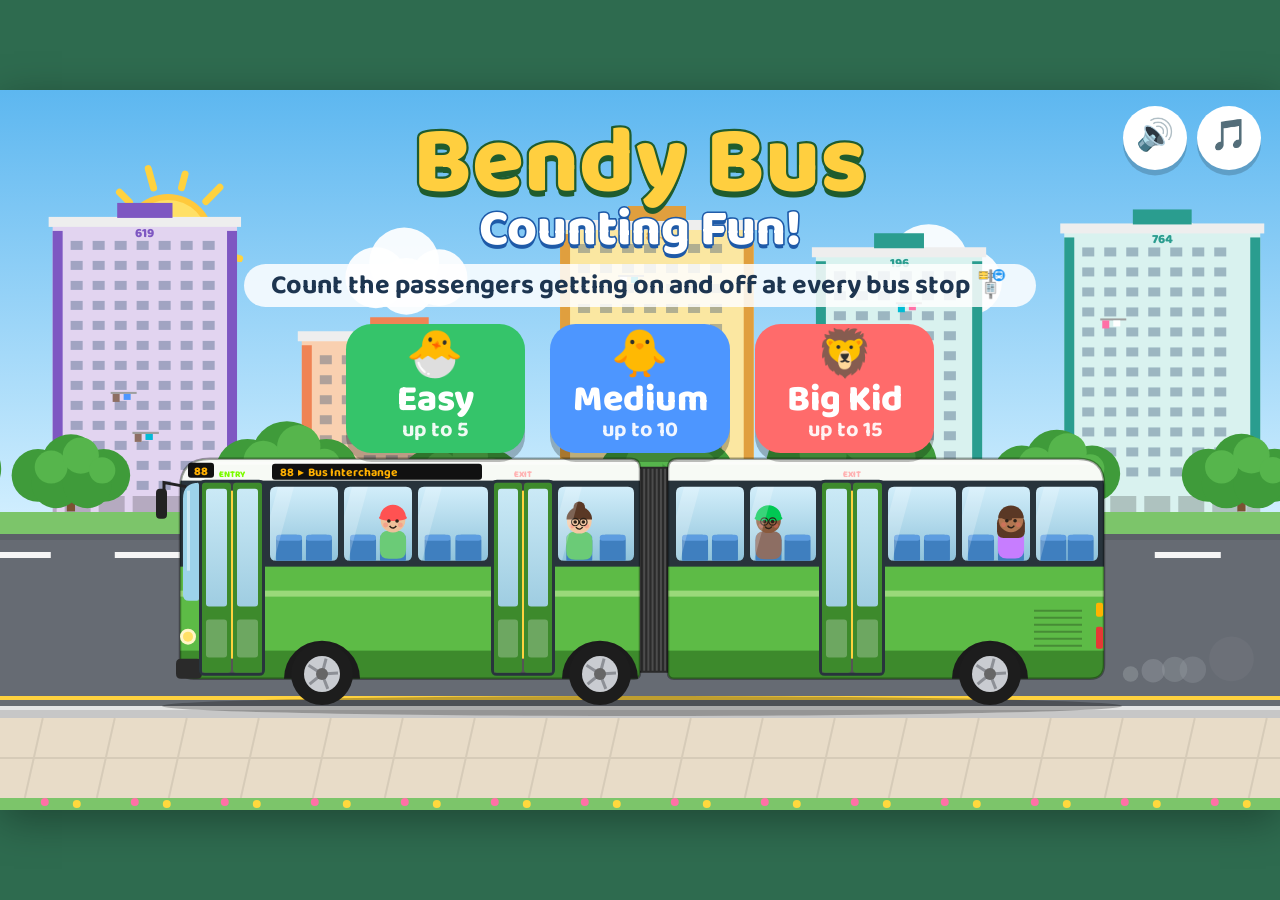
==== index.html @ 558bec14 "Add Bendy Bus Counting Fun game A browser counting game for young kids: a Singapore-style bendy bus " ====
<!doctype html>
<html lang="en">
<head>
<meta charset="utf-8">
<meta name="viewport" content="width=device-width,initial-scale=1,maximum-scale=1,user-scalable=no,viewport-fit=cover">
<meta name="apple-mobile-web-app-capable" content="yes">
<meta name="theme-color" content="#2e6b4f">
<title>Bendy Bus Counting Fun</title>
<link rel="preconnect" href="https://fonts.googleapis.com">
<link rel="preconnect" href="https://fonts.gstatic.com" crossorigin>
<link href="https://fonts.googleapis.com/css2?family=Baloo+2:wght@500;700;800&display=swap" rel="stylesheet">
<link rel="stylesheet" href="style.css">
</head>
<body>
<div id="stage">
  <canvas id="game"></canvas>

  <div id="hud" class="hidden">
    <div id="stars"><span class="star">⭐</span> <span id="starCount">0</span></div>
  </div>
  <div id="controls">
    <button id="btnSound" title="Sound and voice" aria-label="Sound and voice">🔊</button>
    <button id="btnMusic" title="Music" aria-label="Music">🎵</button>
    <button id="btnHome" class="hidden" title="Back to start" aria-label="Back to start">🏠</button>
  </div>

  <div id="banner" class="hidden"></div>

  <div id="question" class="hidden">
    <div id="qText"></div>
    <div id="choices"></div>
  </div>

  <div id="title" class="screen">
    <div class="logo"><span class="l1">Bendy Bus</span><span class="l2">Counting Fun!</span></div>
    <div class="sub">Count the passengers getting on and off at every bus stop 🚏</div>
    <div class="levels">
      <button class="level lv-easy" data-level="easy"><span class="em">🐣</span><span class="nm">Easy</span><span class="rg">up to 5</span></button>
      <button class="level lv-medium" data-level="medium"><span class="em">🐥</span><span class="nm">Medium</span><span class="rg">up to 10</span></button>
      <button class="level lv-big" data-level="big"><span class="em">🦁</span><span class="nm">Big Kid</span><span class="rg">up to 15</span></button>
    </div>
  </div>

  <div id="end" class="screen hidden">
    <div class="card">
      <div class="endTitle">🎉 Terminus! 🎉</div>
      <div id="endMsg">You counted at every bus stop!</div>
      <div id="endStars"></div>
      <div class="endBtns">
        <button id="btnAgain" class="big green">🔁 Play again</button>
        <button id="btnLevels" class="big blue">🏠 Choose level</button>
      </div>
    </div>
  </div>

  <div id="rotate">Turn your device sideways for a bigger bus! 📱↻</div>
</div>
<script src="game.js"></script>
</body>
</html>
---- style.css ----
* { box-sizing: border-box; }
html, body {
  margin: 0; height: 100%; overflow: hidden;
  background: #2e6b4f;
  touch-action: manipulation;
  -webkit-user-select: none; user-select: none;
  -webkit-tap-highlight-color: transparent;
  font-family: "Baloo 2", "Comic Sans MS", "Chalkboard SE", "Trebuchet MS", system-ui, sans-serif;
}
#stage {
  --u: 12.8px;
  position: absolute; left: 50%; top: 50%;
  width: 1280px; height: 720px;
  transform: translate(-50%, -50%);
  overflow: hidden; background: #87ceeb;
  box-shadow: 0 10px 40px rgba(0,0,0,.35);
}
#game { position: absolute; inset: 0; width: 100%; height: 100%; display: block; }
.hidden { display: none !important; }
button { font-family: inherit; cursor: pointer; border: none; color: inherit; }

/* ---------- HUD ---------- */
#stars {
  position: absolute; left: 1.5%; top: 2.2%;
  background: #fff; border-radius: 999px;
  padding: .05em .8em; font-size: calc(var(--u) * 2.6); font-weight: 800; color: #e08a00;
  box-shadow: 0 .18em 0 rgba(0,0,0,.15);
}
#stars.bump { animation: bump .5s cubic-bezier(.2,1.8,.4,1); }
#controls { position: absolute; right: 1.5%; top: 2.2%; display: flex; gap: calc(var(--u) * .8); z-index: 5; }
#controls button {
  width: calc(var(--u) * 5); height: calc(var(--u) * 5); border-radius: 50%;
  background: #fff; font-size: calc(var(--u) * 2.4); line-height: 1;
  box-shadow: 0 .18em 0 rgba(0,0,0,.18);
}
#controls button.off { opacity: .45; filter: grayscale(1); }

/* ---------- Banner ---------- */
#banner {
  position: absolute; left: 50%; top: 12%;
  transform: translateX(-50%);
  background: #fff; border: calc(var(--u) * .4) solid #ffcf3f;
  border-radius: calc(var(--u) * 2.5);
  padding: .15em 1em; font-size: calc(var(--u) * 3.4); font-weight: 800; color: #24405a;
  white-space: nowrap; box-shadow: 0 .15em 0 rgba(0,0,0,.15);
  animation: popIn .45s cubic-bezier(.2,1.6,.4,1);
}
#banner.eq { font-size: calc(var(--u) * 4.4); border-color: #35c46a; }

/* ---------- Question ---------- */
#question {
  position: absolute; left: 50%; top: 9%;
  transform: translateX(-50%);
  background: rgba(255,255,255,.96);
  border-radius: calc(var(--u) * 2.5);
  padding: calc(var(--u) * .8) calc(var(--u) * 2.4) calc(var(--u) * 1.6);
  text-align: center; box-shadow: 0 .4em 0 rgba(0,0,0,.15);
  animation: popIn .45s cubic-bezier(.2,1.6,.4,1);
}
#qText { font-size: calc(var(--u) * 3); font-weight: 800; color: #24405a; line-height: 1.15; margin-bottom: calc(var(--u) * .9); white-space: nowrap; }
#choices { display: flex; gap: calc(var(--u) * 2.2); justify-content: center; }
.choice {
  width: calc(var(--u) * 11); height: calc(var(--u) * 11);
  border-radius: calc(var(--u) * 2.2); color: #fff;
  font-size: calc(var(--u) * 5.6); font-weight: 800; line-height: 1;
  display: flex; flex-direction: column; align-items: center; justify-content: center;
  box-shadow: 0 calc(var(--u) * .7) 0 rgba(0,0,0,.25);
  transition: transform .1s, box-shadow .1s;
  text-shadow: 0 .05em 0 rgba(0,0,0,.2);
}
.choice:active { transform: translateY(calc(var(--u) * .5)); box-shadow: 0 calc(var(--u) * .2) 0 rgba(0,0,0,.25); }
.choice .num { display: block; margin-top: .08em; }
.choice .dots { display: grid; grid-template-columns: repeat(5, auto); gap: calc(var(--u) * .25); margin-top: calc(var(--u) * .2); min-height: calc(var(--u) * .9); }
.choice .dots i { width: calc(var(--u) * .9); height: calc(var(--u) * .9); border-radius: 50%; background: rgba(255,255,255,.92); }
.choice.c0 { background: #ff6b6b; }
.choice.c1 { background: #4d96ff; }
.choice.c2 { background: #ffa62b; }
.choice.wrong { background: #b8b8b8 !important; animation: shake .45s; box-shadow: none; }
.choice.right { background: #35c46a !important; animation: bounce .7s; }

/* ---------- Title ---------- */
.screen { position: absolute; inset: 0; display: flex; flex-direction: column; align-items: center; }
#title { padding-top: 2.5%; pointer-events: none; }
#title > * { pointer-events: auto; }
.logo { display: flex; flex-direction: column; align-items: center; line-height: .9; animation: floaty 3s ease-in-out infinite; }
.logo .l1 {
  font-size: calc(var(--u) * 7.4); font-weight: 800; color: #ffcf3f;
  -webkit-text-stroke: calc(var(--u) * .35) #1f5c2e; paint-order: stroke fill;
  text-shadow: 0 calc(var(--u) * .5) 0 #1f5c2e;
}
.logo .l2 {
  font-size: calc(var(--u) * 4); font-weight: 800; color: #fff;
  -webkit-text-stroke: calc(var(--u) * .25) #1e5aa8; paint-order: stroke fill;
  text-shadow: 0 calc(var(--u) * .35) 0 #1e5aa8;
}
.sub {
  margin-top: calc(var(--u) * .8); font-size: calc(var(--u) * 2.1); font-weight: 700; color: #1d3550;
  background: rgba(255,255,255,.85); padding: 0 1em; border-radius: 999px;
}
.levels { display: flex; gap: calc(var(--u) * 2); margin-top: calc(var(--u) * 1.4); }
.level {
  width: calc(var(--u) * 14); padding: calc(var(--u) * .6) 0 calc(var(--u) * .8);
  border-radius: calc(var(--u) * 2); color: #fff;
  display: flex; flex-direction: column; align-items: center; line-height: 1.05;
  box-shadow: 0 calc(var(--u) * .7) 0 rgba(0,0,0,.25);
  transition: transform .12s;
  animation: popIn .6s cubic-bezier(.2,1.6,.4,1) both;
}
.level:nth-child(2) { animation-delay: .1s; }
.level:nth-child(3) { animation-delay: .2s; }
.level:hover { transform: translateY(calc(var(--u) * -.3)) scale(1.04); }
.level:active { transform: translateY(calc(var(--u) * .4)); }
.level .em { font-size: calc(var(--u) * 3.6); }
.level .nm { font-size: calc(var(--u) * 2.9); font-weight: 800; }
.level .rg { font-size: calc(var(--u) * 1.7); font-weight: 700; opacity: .92; }
.lv-easy { background: #35c46a; }
.lv-medium { background: #4d96ff; }
.lv-big { background: #ff6b6b; }

/* ---------- End ---------- */
#end { justify-content: center; background: rgba(20, 40, 60, .35); animation: fadeIn .4s; }
.card {
  background: #fff; border-radius: calc(var(--u) * 3);
  padding: calc(var(--u) * 1.6) calc(var(--u) * 4) calc(var(--u) * 2.2);
  text-align: center; box-shadow: 0 .5em 0 rgba(0,0,0,.2);
  border: calc(var(--u) * .5) solid #ffcf3f;
  animation: popIn .6s cubic-bezier(.2,1.6,.4,1);
}
.endTitle { font-size: calc(var(--u) * 5.4); font-weight: 800; color: #1f5c2e; line-height: 1.1; }
#endMsg { font-size: calc(var(--u) * 2.6); font-weight: 700; color: #24405a; }
#endStars { font-size: calc(var(--u) * 4.2); margin: calc(var(--u) * .6) 0 calc(var(--u) * 1.4); }
#endStars span { display: inline-block; animation: popIn .5s cubic-bezier(.2,1.8,.4,1) both; }
.endBtns { display: flex; gap: calc(var(--u) * 2); justify-content: center; }
.big {
  font-size: calc(var(--u) * 2.6); font-weight: 800; color: #fff;
  padding: calc(var(--u) * .4) calc(var(--u) * 2.2); border-radius: 999px;
  box-shadow: 0 calc(var(--u) * .5) 0 rgba(0,0,0,.25);
}
.big:active { transform: translateY(calc(var(--u) * .3)); }
.green { background: #35c46a; }
.blue { background: #4d96ff; }

#rotate {
  display: none; position: absolute; left: 50%; bottom: 3%; transform: translateX(-50%);
  background: rgba(0,0,0,.6); color: #fff; padding: .2em 1em; border-radius: 999px;
  font-size: calc(var(--u) * 3); white-space: nowrap; pointer-events: none;
}
@media (orientation: portrait) and (max-width: 760px) { #rotate { display: block; } }

/* ---------- Animations ---------- */
@keyframes popIn { 0% { opacity: 0; scale: .4; } 100% { opacity: 1; scale: 1; } }
@keyframes fadeIn { from { opacity: 0; } to { opacity: 1; } }
@keyframes floaty { 0%, 100% { transform: translateY(0) rotate(-1.5deg); } 50% { transform: translateY(calc(var(--u) * -.6)) rotate(1.5deg); } }
@keyframes bump { 0% { scale: 1; } 40% { scale: 1.45; } 100% { scale: 1; } }
@keyframes shake { 0%,100% { translate: 0; } 20% { translate: -10px; } 40% { translate: 10px; } 60% { translate: -7px; } 80% { translate: 7px; } }
@keyframes bounce { 0% { scale: 1; } 30% { scale: 1.25; } 55% { scale: .92; } 80% { scale: 1.08; } 100% { scale: 1; } }
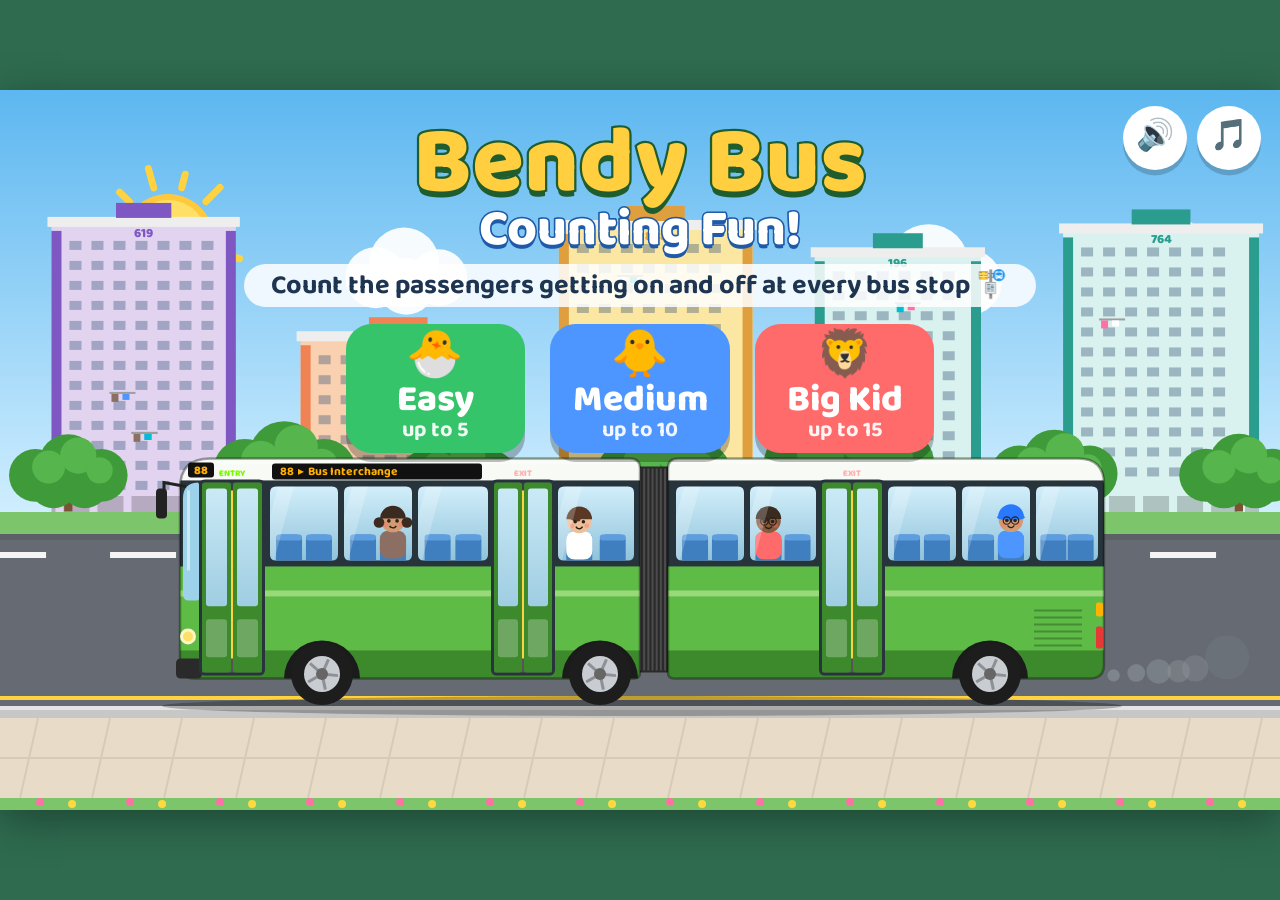
==== commit 3c11b066: "Add route map view showing the bus travelling between stops A cartoon top-down map (HDB blocks, tree" ====
--- a/index.html
+++ b/index.html
@@ -21,7 +21,8 @@
   <div id="controls">
     <button id="btnSound" title="Sound and voice" aria-label="Sound and voice">🔊</button>
     <button id="btnMusic" title="Music" aria-label="Music">🎵</button>
-    <button id="btnHome" class="hidden" title="Back to start" aria-label="Back to start">🏠</button>
+    <button id="btnMap" class="hidden" title="Route map" aria-label="Route map">🗺️</button>
+    <button id="btnHome"class="hidden" title="Back to start" aria-label="Back to start">🏠</button>
   </div>
 
   <div id="banner" class="hidden"></div>
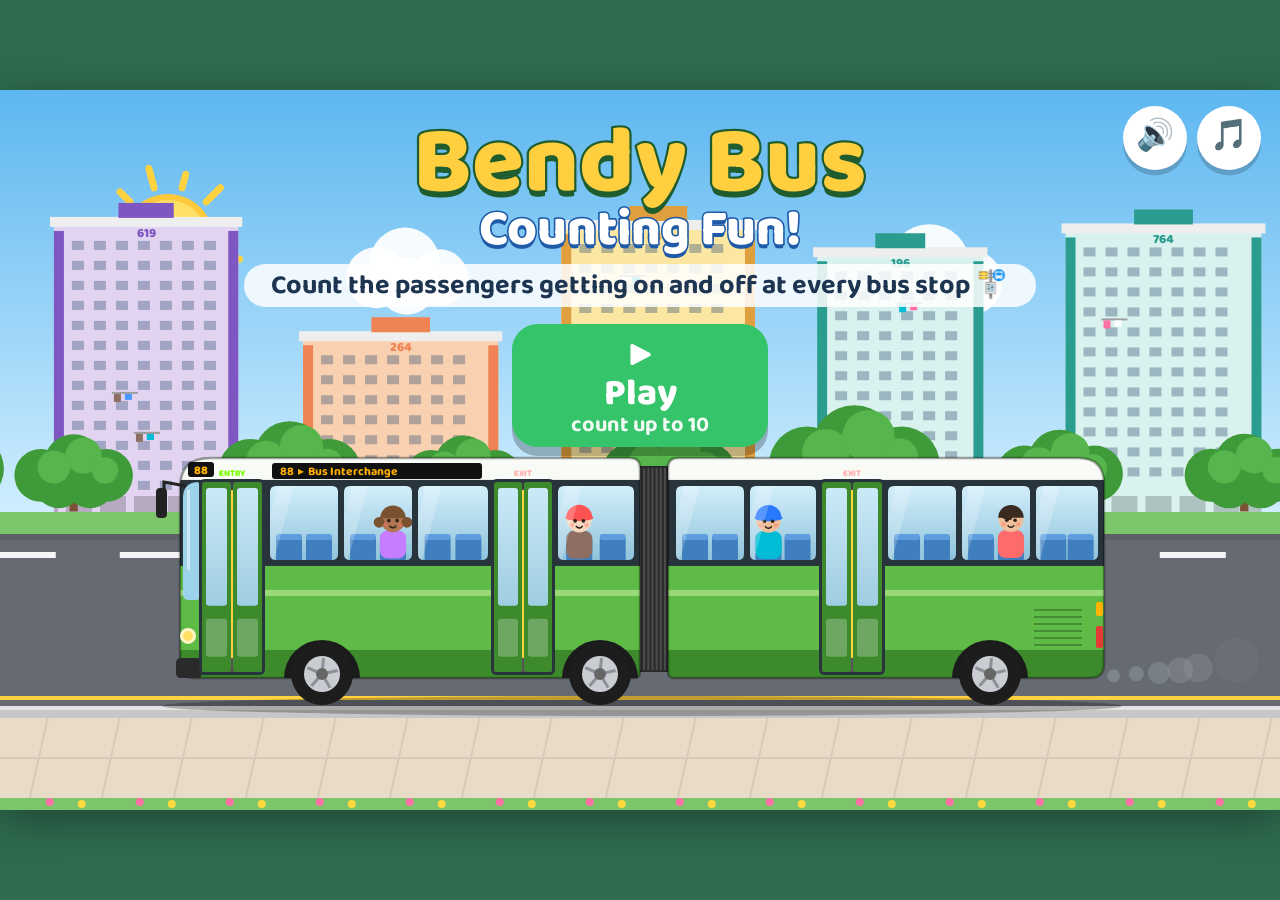
==== commit 1aa36eff: "Use Medium difficulty only and make sound start more reliably The start screen now has a single Play" ====
--- a/index.html
+++ b/index.html
@@ -36,9 +36,7 @@
     <div class="logo"><span class="l1">Bendy Bus</span><span class="l2">Counting Fun!</span></div>
     <div class="sub">Count the passengers getting on and off at every bus stop 🚏</div>
     <div class="levels">
-      <button class="level lv-easy" data-level="easy"><span class="em">🐣</span><span class="nm">Easy</span><span class="rg">up to 5</span></button>
-      <button class="level lv-medium" data-level="medium"><span class="em">🐥</span><span class="nm">Medium</span><span class="rg">up to 10</span></button>
-      <button class="level lv-big" data-level="big"><span class="em">🦁</span><span class="nm">Big Kid</span><span class="rg">up to 15</span></button>
+      <button class="level lv-play" data-level="medium"><span class="em">▶️</span><span class="nm">Play</span><span class="rg">count up to 10</span></button>
     </div>
   </div>
 
@@ -49,7 +47,7 @@
       <div id="endStars"></div>
       <div class="endBtns">
         <button id="btnAgain" class="big green">🔁 Play again</button>
-        <button id="btnLevels" class="big blue">🏠 Choose level</button>
+        <button id="btnLevels" class="big blue">🏠 Home</button>
       </div>
     </div>
   </div>
--- a/style.css
+++ b/style.css
@@ -116,6 +116,8 @@
 .lv-easy { background: #35c46a; }
 .lv-medium { background: #4d96ff; }
 .lv-big { background: #ff6b6b; }
+.lv-play { background: #35c46a; width: calc(var(--u) * 20); }
+.lv-play .em { font-size: calc(var(--u) * 3.2); }
 
 /* ---------- End ---------- */
 #end { justify-content: center; background: rgba(20, 40, 60, .35); animation: fadeIn .4s; }
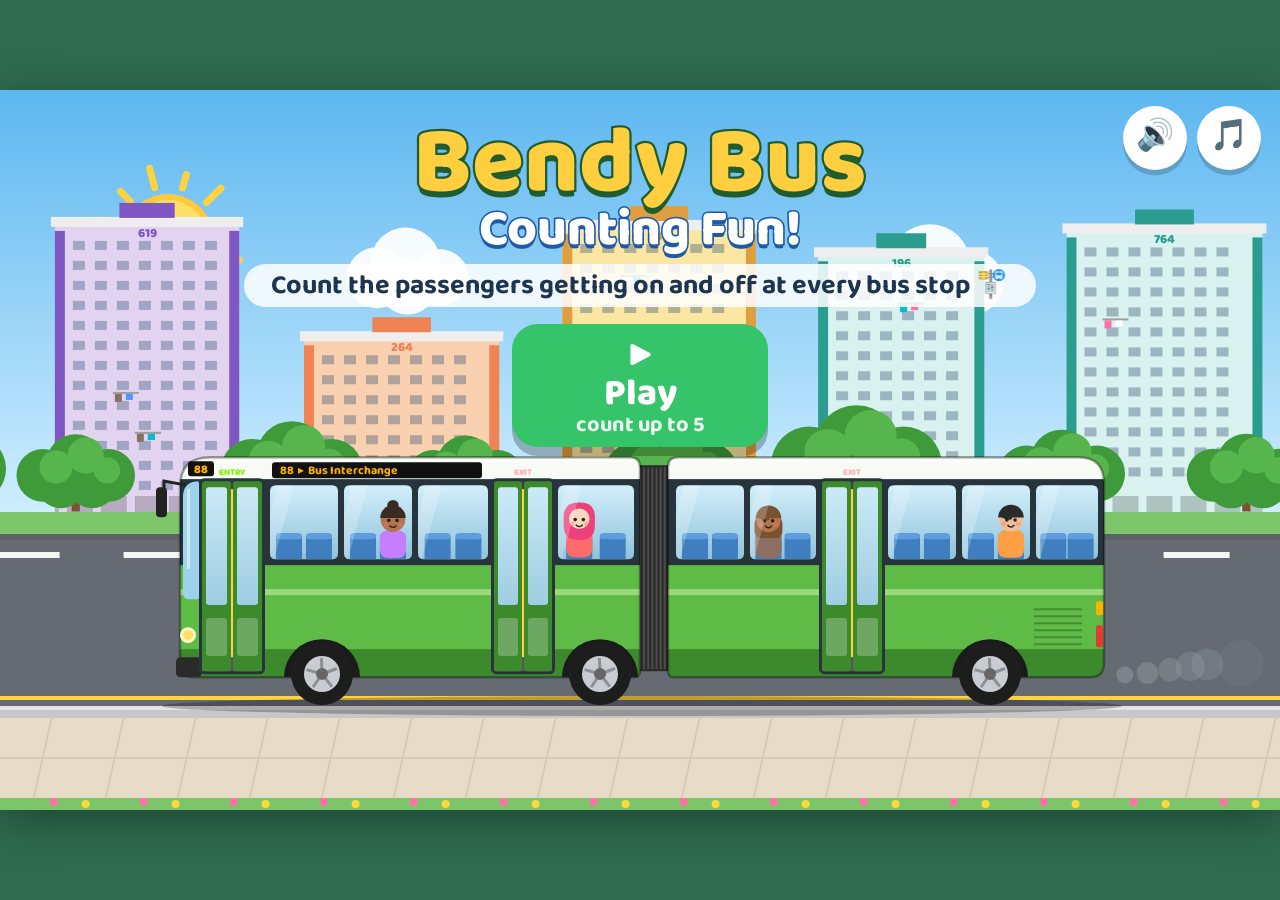
==== commit 557d70a5: "Make the counting game simpler At most 5 passengers on the bus, and each stop has people either gett" ====
--- a/index.html
+++ b/index.html
@@ -36,7 +36,7 @@
     <div class="logo"><span class="l1">Bendy Bus</span><span class="l2">Counting Fun!</span></div>
     <div class="sub">Count the passengers getting on and off at every bus stop 🚏</div>
     <div class="levels">
-      <button class="level lv-play" data-level="medium"><span class="em">▶️</span><span class="nm">Play</span><span class="rg">count up to 10</span></button>
+      <button class="level lv-play" data-level="simple"><span class="em">▶️</span><span class="nm">Play</span><span class="rg">count up to 5</span></button>
     </div>
   </div>
 
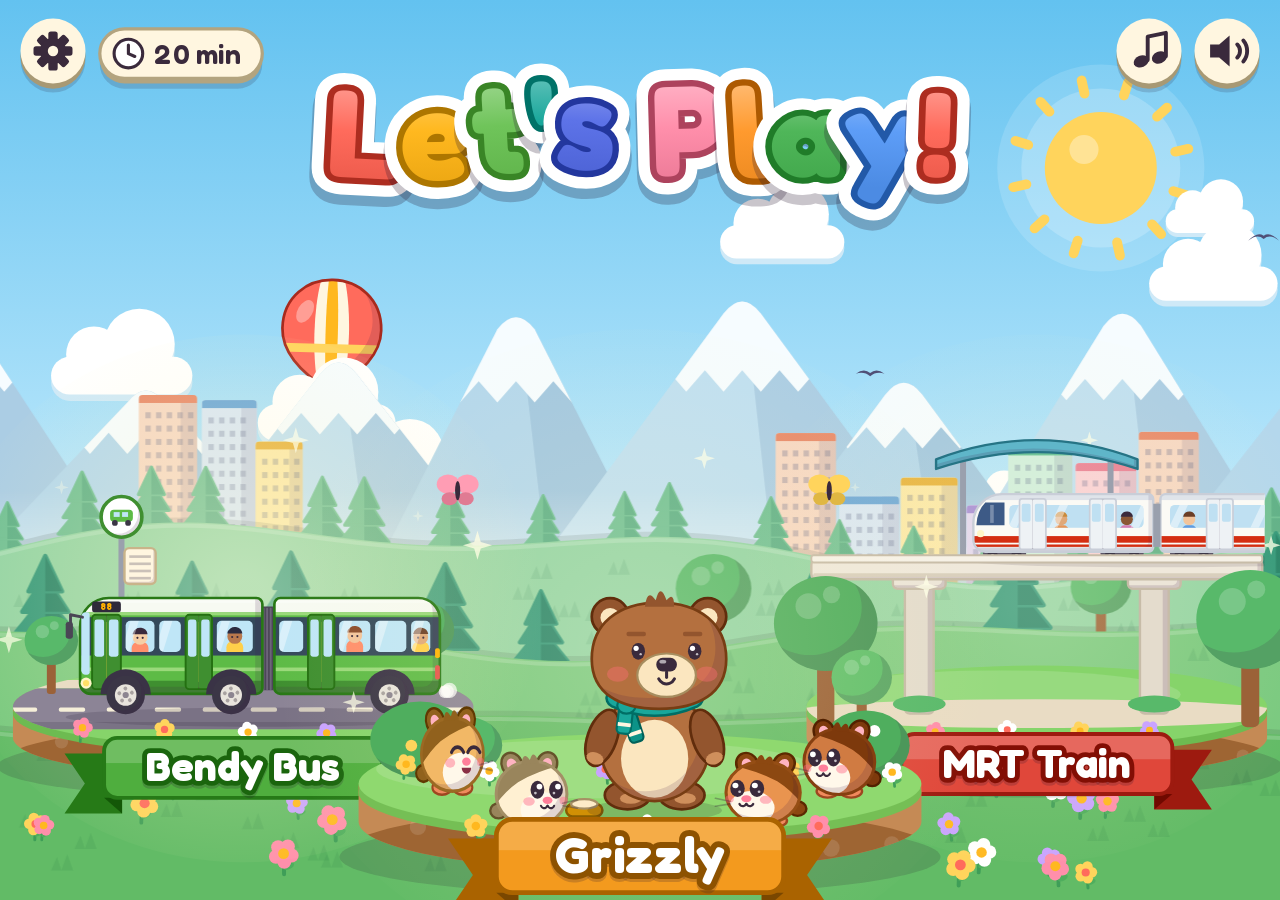
==== commit 6ba84b18: "Add the all-in-one launcher with a shared play-time limit Co-Authored-By: Claude Opus 5.5 <noreply@a" ====
--- a/index.html
+++ b/index.html
@@ -1,59 +1,2128 @@
-<!doctype html>
+<!DOCTYPE html>
 <html lang="en">
 <head>
-<meta charset="utf-8">
-<meta name="viewport" content="width=device-width,initial-scale=1,maximum-scale=1,user-scalable=no,viewport-fit=cover">
+<meta charset="UTF-8">
+<meta name="viewport" content="width=device-width, initial-scale=1, maximum-scale=1, user-scalable=no, viewport-fit=cover">
+<title>Let's Play!</title>
+<meta name="theme-color" content="#4fb1ea">
 <meta name="apple-mobile-web-app-capable" content="yes">
-<meta name="theme-color" content="#2e6b4f">
-<title>Bendy Bus Counting Fun</title>
-<link rel="preconnect" href="https://fonts.googleapis.com">
-<link rel="preconnect" href="https://fonts.gstatic.com" crossorigin>
-<link href="https://fonts.googleapis.com/css2?family=Baloo+2:wght@500;700;800&display=swap" rel="stylesheet">
-<link rel="stylesheet" href="style.css">
+<meta name="mobile-web-app-capable" content="yes">
+<meta name="apple-mobile-web-app-title" content="Let's Play">
+<style>
+  /* Fredoka (c) The Fredoka Project Authors, SIL Open Font License 1.1 (https://openfontlicense.org). Latin subset, built in so the hub needs no other files. */
+  @font-face { font-family: "Fredoka"; font-weight: 300 700; font-style: normal; font-display: block; src: url([data-uri]) format("woff2"); }
+  :root {
+    color-scheme: light;
+    --sat: env(safe-area-inset-top, 0px); --sar: env(safe-area-inset-right, 0px);
+    --sab: env(safe-area-inset-bottom, 0px); --sal: env(safe-area-inset-left, 0px);
+  }
+  html, body {
+    margin: 0; padding: 0; width: 100%; height: 100%;
+    background: #2a2150; overflow: hidden;
+    touch-action: none; overscroll-behavior: none;
+    -webkit-user-select: none; user-select: none; -webkit-touch-callout: none;
+    -webkit-tap-highlight-color: transparent;
+    font-family: "Fredoka", ui-rounded, "Arial Rounded MT Bold", "Trebuchet MS", system-ui, sans-serif;
+  }
+  #hub { position: fixed; left: 0; top: 0; width: 100%; height: 100%; display: block; z-index: 2; }
+  #safe { position: fixed; visibility: hidden; pointer-events: none;
+    top: var(--sat); right: var(--sar); bottom: var(--sab); left: var(--sal); }
+  iframe.game { position: fixed; left: 0; top: 0; width: 100%; height: 100%; border: 0; margin: 0; padding: 0;
+    z-index: 1; background: #2a2150; display: block; }
+  body.playing #hub { display: none; }
+  body.covering #hub { pointer-events: auto; }
+  #fontwarm { position: absolute; left: -999px; top: -999px; font: 600 20px Fredoka; }
+</style>
 </head>
 <body>
-<div id="stage">
-  <canvas id="game"></canvas>
-
-  <div id="hud" class="hidden">
-    <div id="stars"><span class="star">⭐</span> <span id="starCount">0</span></div>
-  </div>
-  <div id="controls">
-    <button id="btnSound" title="Sound and voice" aria-label="Sound and voice">🔊</button>
-    <button id="btnMusic" title="Music" aria-label="Music">🎵</button>
-    <button id="btnMap" class="hidden" title="Route map" aria-label="Route map">🗺️</button>
-    <button id="btnHome"class="hidden" title="Back to start" aria-label="Back to start">🏠</button>
-  </div>
-
-  <div id="banner" class="hidden"></div>
-
-  <div id="question" class="hidden">
-    <div id="qText"></div>
-    <div id="choices"></div>
-  </div>
-
-  <div id="title" class="screen">
-    <div class="logo"><span class="l1">Bendy Bus</span><span class="l2">Counting Fun!</span></div>
-    <div class="sub">Count the passengers getting on and off at every bus stop 🚏</div>
-    <div class="levels">
-      <button class="level lv-play" data-level="simple"><span class="em">▶️</span><span class="nm">Play</span><span class="rg">count up to 5</span></button>
-    </div>
-  </div>
-
-  <div id="end" class="screen hidden">
-    <div class="card">
-      <div class="endTitle">🎉 Terminus! 🎉</div>
-      <div id="endMsg">You counted at every bus stop!</div>
-      <div id="endStars"></div>
-      <div class="endBtns">
-        <button id="btnAgain" class="big green">🔁 Play again</button>
-        <button id="btnLevels" class="big blue">🏠 Home</button>
-      </div>
-    </div>
-  </div>
-
-  <div id="rotate">Turn your device sideways for a bigger bus! 📱↻</div>
-</div>
-<script src="game.js"></script>
+<canvas id="hub"></canvas>
+<div id="safe"></div>
+<div id="fontwarm">Let's Play 0123456789</div>
+<script>
+(() => {
+  'use strict';
+
+  // =====================================================================
+  //  The hub: one storybook world with three places to tap, one for each game.
+  //  Logical units are CSS pixels; the canvas is drawn at devicePixelRatio.
+  // =====================================================================
+  const canvas = document.getElementById('hub');
+  let ctx = canvas.getContext('2d');
+  let W = 1024, H = 768, DPR = 1;
+  const SAFE = { t: 0, r: 0, b: 0, l: 0 };
+  if (document.fonts && document.fonts.load) { document.fonts.load('600 20px Fredoka'); document.fonts.load('700 20px Fredoka'); }
+
+  const GAMES = {
+    bus:     { key: 'bus',     url: 'games/bus/index.html',     name: 'Bendy Bus',  say: 'Bendy Bus Counting Fun!',  color: '#4fae3e' },
+    grizzly: { key: 'grizzly', url: 'games/grizzly/index.html', name: 'Grizzly',    say: 'Grizzly and the Lemmings!', color: '#f39a1e' },
+    mrt:     { key: 'mrt',     url: 'games/mrt/index.html',     name: 'MRT Train',  say: 'MRT Math Express!',        color: '#e0473a' },
+  };
+  const ORDER = ['bus', 'grizzly', 'mrt'];
+
+  const rand = (a, b) => a + Math.random() * (b - a);
+  const randInt = (a, b) => a + Math.floor(Math.random() * (b - a + 1));
+  const clamp01 = v => Math.max(0, Math.min(1, v));
+  const clamp = (v, a, b) => Math.max(a, Math.min(b, v));
+  const lerp = (a, b, t) => a + (b - a) * t;
+  const easeOut = t => 1 - Math.pow(1 - clamp01(t), 3);
+  const easeIn = t => Math.pow(clamp01(t), 3);
+  const easeInOut = t => { t = clamp01(t); return t < 0.5 ? 4 * t * t * t : 1 - Math.pow(-2 * t + 2, 3) / 2; };
+  const hash = n => { const s = Math.sin(n * 127.1 + 11.7) * 43758.5453; return s - Math.floor(s); };
+
+  // ---- storage, always wrapped: the hub must work without it ----
+  function load(key, fallback) {
+    try { const v = localStorage.getItem(key); return v == null ? fallback : JSON.parse(v); } catch (e) { return fallback; }
+  }
+  function save(key, value) { try { localStorage.setItem(key, JSON.stringify(value)); } catch (e) { /* ignore */ } }
+
+  // =====================================================================
+  //  Play time (set by a grown-up). Keys: hub-limit (minutes, 0 = off), hub-play {day, used, extra}.
+  // =====================================================================
+  const DEFAULT_LIMIT = 20, LIMIT_CHOICES = [0, 10, 15, 20, 30], FORCE_SLEEP_AFTER = 180;
+  const dayKey = () => { const d = new Date(); return `${d.getFullYear()}-${d.getMonth() + 1}-${d.getDate()}`; };
+  const playTime = {
+    limit: DEFAULT_LIMIT,
+    rec: { day: dayKey(), used: 0, extra: 0 },
+    init() {
+      const l = Number(load('hub-limit', DEFAULT_LIMIT));
+      this.limit = LIMIT_CHOICES.includes(l) ? l : DEFAULT_LIMIT;
+      const r = load('hub-play', null);
+      if (r && typeof r === 'object' && r.day === dayKey()) {
+        this.rec = { day: r.day, used: Math.max(0, Math.floor(Number(r.used) || 0)), extra: Math.max(0, Number(r.extra) || 0) };
+      }
+    },
+    today() {                                        // a new day starts fresh
+      if (this.rec.day !== dayKey()) { this.rec = { day: dayKey(), used: 0, extra: 0 }; this.save(); }
+      return this.rec;
+    },
+    save() { save('hub-play', this.rec); },
+    used() { return this.today().used; },
+    total() { return (this.limit + this.today().extra) * 60; },
+    left() { return this.limit ? this.total() - this.used() : Infinity; },
+    share() { return this.limit ? clamp01(this.used() / Math.max(1, this.total())) : 0; },
+    tick() { this.today().used += 1; this.save(); },
+    setLimit(m) { this.limit = m; save('hub-limit', m); },
+    addMinutes(m) { this.today().extra += m; this.save(); },
+    resetToday() { this.rec = { day: dayKey(), used: 0, extra: 0 }; this.save(); },
+    message() {
+      const left = this.left();
+      return { hub: 'time', limit: this.limit, left: this.limit ? Math.max(0, left) : null, used: this.used(), share: this.share() };
+    },
+  };
+  playTime.init();
+
+  // Stars shown on each place: read same-origin storage when we can, or remember {hub:'stars'} messages.
+  const starsFromGame = load('hub-stars', {}) || {};
+  function starsFor(key) {
+    let n = Number(starsFromGame[key]) || 0;
+    try {
+      if (key === 'grizzly') {
+        const s = JSON.parse(localStorage.getItem('grizzly-stars') || '{}') || {};
+        let sum = 0; for (const k in s) sum += Number(s[k]) || 0;
+        n = Math.max(n, sum);
+      } else if (key === 'mrt') {
+        const b = JSON.parse(localStorage.getItem('mrtBadges') || '{}') || {};
+        n = Math.max(n, Object.keys(b).length);
+      }
+    } catch (e) { /* storage blocked or other origin */ }
+    return n;
+  }
+  let starCache = {}, starCacheT = -1;
+
+  // =====================================================================
+  //  Sound, music and voice (all synthesised; nothing to download)
+  // =====================================================================
+  let audio = null, muted = !!load('hub-mute', false), musicOn = load('hub-music', true) !== false;
+  function silentWavURL() {
+    const n = 800, buf = new Uint8Array(44 + n), dv = new DataView(buf.buffer);
+    const put = (o, s) => { for (let i = 0; i < s.length; i++) buf[o + i] = s.charCodeAt(i); };
+    put(0, 'RIFF'); dv.setUint32(4, 36 + n, true); put(8, 'WAVE'); put(12, 'fmt ');
+    dv.setUint32(16, 16, true); dv.setUint16(20, 1, true); dv.setUint16(22, 1, true);
+    dv.setUint32(24, 8000, true); dv.setUint32(28, 8000, true); dv.setUint16(32, 1, true); dv.setUint16(34, 8, true);
+    put(36, 'data'); dv.setUint32(40, n, true); buf.fill(128, 44);
+    let bin = ''; for (const c of buf) bin += String.fromCharCode(c);
+    return 'data:audio/wav;base64,' + btoa(bin);
+  }
+  let htmlAudioUnlocked = false, speechUnlocked = false;
+  // Runs on every real tap and key press. iPads and iPhones only let sound start inside a gesture
+  // (a finger lifting counts), and treat the page as a media player with audioSession 'playback'.
+  function initAudio(gestureEnd = false) {
+    try { if (navigator.audioSession && navigator.audioSession.type !== 'playback') navigator.audioSession.type = 'playback'; } catch (e) { /* ignore */ }
+    if (!audio) { try { audio = new (window.AudioContext || window.webkitAudioContext)(); } catch (e) { audio = null; } }
+    if (audio && audio.state !== 'running') {
+      try { const r = audio.resume(); if (r) r.catch(() => {}); } catch (e) { /* ignore */ }
+      try { const src = audio.createBufferSource(); src.buffer = audio.createBuffer(1, 1, 22050); src.connect(audio.destination); src.start(0); } catch (e) { /* ignore */ }
+    }
+    if (!htmlAudioUnlocked) {
+      try {
+        const el = new Audio(silentWavURL()); el.setAttribute('playsinline', '');
+        const r = el.play(); if (r) r.then(() => { htmlAudioUnlocked = true; }).catch(() => {});
+      } catch (e) { /* ignore */ }
+    }
+    if (gestureEnd && !speechUnlocked && window.speechSynthesis && !muted) {
+      speechUnlocked = true;
+      try { const u = new SpeechSynthesisUtterance(' '); u.volume = 0; window.speechSynthesis.speak(u); } catch (e) { /* ignore */ }
+    }
+  }
+  function say(words, queue = false) {
+    if (muted || !window.speechSynthesis) return;
+    try {
+      if (!queue) window.speechSynthesis.cancel();
+      const u = new SpeechSynthesisUtterance(words); u.rate = 0.95; u.pitch = 1.2;
+      window.speechSynthesis.speak(u);
+    } catch (e) { /* no voice */ }
+  }
+  function hush() { try { if (window.speechSynthesis) window.speechSynthesis.cancel(); } catch (e) { /* ignore */ } }
+  function tone(freq, dur, type = 'sine', vol = 0.15, slide = 0, delay = 0) {
+    if (!audio || muted || audio.state !== 'running') return;
+    const t = audio.currentTime + delay;
+    const o = audio.createOscillator(), g = audio.createGain();
+    o.type = type; o.frequency.setValueAtTime(freq, t);
+    if (slide) o.frequency.exponentialRampToValueAtTime(Math.max(40, freq + slide), t + dur);
+    g.gain.setValueAtTime(0.0001, t); g.gain.exponentialRampToValueAtTime(vol, t + 0.012);
+    g.gain.exponentialRampToValueAtTime(0.001, t + dur);
+    o.connect(g).connect(audio.destination);
+    o.start(t); o.stop(t + dur + 0.03);
+  }
+  const sfx = {
+    click: () => tone(560, 0.08, 'triangle', 0.12),
+    bus: () => { tone(415, 0.16, 'square', 0.06, 0, 0); tone(415, 0.22, 'square', 0.06, 0, 0.2); tone(207, 0.38, 'triangle', 0.1, 0, 0); },
+    grizzly: () => { tone(190, 0.32, 'square', 0.05, 420); for (let i = 0; i < 4; i++) tone(880 + i * 90, 0.08, 'sine', 0.07, 0, 0.18 + i * 0.07); },
+    mrt: () => { tone(260, 0.55, 'triangle', 0.08, 380); tone(988, 0.5, 'sine', 0.08, 0, 0.32); tone(1319, 0.7, 'sine', 0.07, 0, 0.5); },
+    whoosh: () => { tone(240, 0.6, 'sine', 0.09, 900); tone(480, 0.5, 'triangle', 0.04, 1200, 0.05); },
+    magic: () => [784, 988, 1175, 1568].forEach((f, i) => tone(f, 0.35, 'sine', 0.07, 0, i * 0.07)),
+    nope: () => { tone(300, 0.16, 'sine', 0.12, -60); tone(240, 0.22, 'sine', 0.1, -50, 0.15); },
+    yay: () => [659, 784, 1047].forEach((f, i) => tone(f, 0.18, 'triangle', 0.13, 0, i * 0.1)),
+    shh: () => { tone(523, 0.5, 'sine', 0.06, -120); tone(392, 0.7, 'sine', 0.05, -80, 0.25); },
+    pop: () => tone(420, 0.09, 'sine', 0.09, 340),
+  };
+  // Original tunes. melody: MIDI notes, 8 steps per bar (0 = rest); bass: chord root per bar.
+  const SONGS = {
+    // a gentle storybook stroll. F C Dm Bb | F C Bb C
+    hub: { bpm: 100, lead: 'triangle', vol: 0.085, len: 1.7, bassEvery: 2, bass: [53, 48, 50, 46, 53, 48, 46, 48], melody: [
+      72, 0, 69, 72, 77, 0, 76, 74,    72, 0, 67, 0, 72, 74, 76, 0,
+      74, 0, 69, 74, 77, 0, 74, 0,     70, 72, 74, 0, 72, 0, 70, 69,
+      69, 72, 77, 0, 81, 0, 79, 77,    76, 0, 72, 0, 79, 0, 76, 0,
+      74, 0, 77, 0, 76, 74, 72, 70,    69, 0, 67, 0, 65, 0, 0, 0] },
+    // a slow lullaby for bedtime. C G Am F | C G F C
+    sleep: { bpm: 64, lead: 'sine', vol: 0.1, len: 3.4, bassEvery: 4, bass: [48, 55, 57, 53, 48, 55, 53, 48], melody: [
+      76, 0, 0, 0, 72, 0, 74, 0,       71, 0, 0, 0, 67, 0, 0, 0,
+      72, 0, 0, 0, 69, 0, 72, 0,       77, 0, 0, 0, 76, 0, 74, 0,
+      76, 0, 0, 0, 79, 0, 76, 0,       74, 0, 0, 0, 71, 0, 74, 0,
+      72, 0, 0, 0, 69, 0, 71, 0,       72, 0, 0, 0, 0, 0, 0, 0] },
+  };
+  const midi = n => 440 * Math.pow(2, (n - 69) / 12);
+  let musicGain = null, musicNext = 0, musicStep = 0, musicLevel = -1, songKey = 'hub', playingKey = null;
+  function musicNote(freq, t, dur, type, vol) {
+    const o = audio.createOscillator(), g = audio.createGain();
+    o.type = type; o.frequency.value = freq;
+    g.gain.setValueAtTime(0.0001, t); g.gain.exponentialRampToValueAtTime(vol, t + 0.02);
+    g.gain.exponentialRampToValueAtTime(0.0001, t + dur);
+    o.connect(g).connect(musicGain); o.start(t); o.stop(t + dur + 0.05);
+  }
+  function updateMusic() {
+    if (!audio || audio.state !== 'running') return;
+    if (!musicGain) { musicGain = audio.createGain(); musicGain.gain.value = 0; musicGain.connect(audio.destination); }
+    const speaking = !!(window.speechSynthesis && window.speechSynthesis.speaking);
+    const away = state.screen === 'game' || state.screen === 'opening' || state.screen === 'closing' || document.hidden;
+    const level = muted || !musicOn || away ? 0 : speaking ? 0.3 : 1;
+    if (level !== musicLevel) { musicLevel = level; musicGain.gain.setTargetAtTime(level * 0.5, audio.currentTime, level ? 0.15 : 0.05); }
+    if (level === 0) { musicNext = 0; return; }
+    const now = audio.currentTime;
+    if (musicNext < now) musicNext = now + 0.05;
+    if (playingKey !== songKey) { playingKey = songKey; musicStep = 0; }
+    const song = SONGS[songKey], step = 60 / song.bpm / 2;
+    while (musicNext < now + 0.25) {
+      const s = musicStep % song.melody.length, bar = Math.floor(s / 8), beat = s % 8, note = song.melody[s];
+      if (note) musicNote(midi(note), musicNext, step * song.len, song.lead, song.vol);
+      if (beat % song.bassEvery === 0) {
+        const fifth = song.bassEvery === 2 ? beat % 4 === 2 : beat === 4;
+        musicNote(midi(song.bass[bar] + (fifth ? 7 : 0)), musicNext, step * song.bassEvery * 0.9, 'sine', 0.13);
+      }
+      musicNext += step; musicStep++;
+    }
+  }
+
+  // =====================================================================
+  //  Art kit: the paper-cut storybook look (shared with Grizzly and the Lemmings)
+  // =====================================================================
+  let time = 0;
+  const FONT = '"Fredoka", ui-rounded, "Arial Rounded MT Bold", "Trebuchet MS", system-ui, sans-serif';
+  const P = {
+    ink: '#3a2a3c', cream: '#fff6e0', paper: '#fdebc8', tan: '#e2c08d',
+    honey: '#ffb81f', honeyLight: '#ffd45c', honeyDark: '#d98700',
+    coral: '#ff6b5c', rose: '#ff8fab', teal: '#19a79b', mint: '#8fe0c4',
+    leaf: '#6fc45a', grass: '#6cc45c', pine: '#2a8f6c', pineDark: '#1d7460',
+    sky: '#63c2f0', berry: '#5d73e8', plum: '#8e62c8',
+    wood: '#c58a55', woodDark: '#9b6238', woodLight: '#e2b07c',
+    fur: '#b4703f', furDark: '#93552e', furLight: '#cf8f5c', belly: '#fbe6bf',
+    shadow: 'rgba(40,24,48,.17)',
+  };
+  const INK = P.ink;
+  const rgbCache = new Map(), toneCache = new Map();
+  function rgbOf(c) {
+    if (typeof c !== 'string' || c[0] !== '#') return null;
+    let v = rgbCache.get(c);
+    if (!v) {
+      const h = c.length === 4 ? c[1] + c[1] + c[2] + c[2] + c[3] + c[3] : c.slice(1);
+      const n = parseInt(h, 16);
+      if (h.length !== 6 || isNaN(n)) return null;
+      v = [(n >> 16) & 255, (n >> 8) & 255, n & 255]; rgbCache.set(c, v);
+    }
+    return v;
+  }
+  const hexOf = (r, g, b) => '#' + ((1 << 24) | (Math.round(r) << 16) | (Math.round(g) << 8) | Math.round(b)).toString(16).slice(1);
+  function mixColor(a, b, t) {
+    const x = rgbOf(a), y = rgbOf(b);
+    if (!x || !y) return a;
+    return hexOf(x[0] + (y[0] - x[0]) * t, x[1] + (y[1] - x[1]) * t, x[2] + (y[2] - x[2]) * t);
+  }
+  const light = (c, t = 0.3) => mixColor(c, '#ffffff', t);
+  function dark(c, t = 0.3) {
+    const key = c + t, hit = toneCache.get(key);
+    if (hit) return hit;
+    const v = rgbOf(c);
+    if (!v) return c;
+    const max = Math.max(v[0], v[1], v[2]), min = Math.min(v[0], v[1], v[2]);
+    const sat = max ? (max - min) / max : 0;
+    const sat2 = sat < 0.03 ? sat : Math.min(1, sat + t * 0.55), val2 = max * (1 - t);
+    const out = v.map(ch => val2 * (1 - sat2) + val2 * sat2 * (max === min ? 1 : (ch - min) / (max - min)));
+    const res = hexOf(out[0], out[1], out[2]); toneCache.set(key, res);
+    return res;
+  }
+  function ell(x, y, rx, ry, rot = 0) { const p = new Path2D(); p.ellipse(x, y, Math.max(0, rx), Math.max(0, ry), rot, 0, Math.PI * 2); return p; }
+  // r: a number, or [topLeft, topRight, bottomRight, bottomLeft]
+  function rr(x, y, w, h, r) {
+    const R = Array.isArray(r) ? r : [r, r, r, r];
+    const m = Math.min(w / 2, h / 2), [a, b, c, d] = R.map(v => Math.max(0, Math.min(v, m)));
+    const p = new Path2D();
+    p.moveTo(x + a, y); p.arcTo(x + w, y, x + w, y + h, b); p.arcTo(x + w, y + h, x, y + h, c);
+    p.arcTo(x, y + h, x, y, d); p.arcTo(x, y, x + w, y, a); p.closePath();
+    return p;
+  }
+  let canShade = true;
+  try { new Path2D().addPath(new Path2D(), new DOMMatrix([1, 0, 0, 1, 1, 1])); } catch (e) { canShade = false; }
+  // Darken the lower-right edge of a shape: the light always comes from the top left of the screen.
+  function shadeEdge(p, depth, color = 'rgba(60,20,70,.15)') {
+    if (!depth || !canShade) return;
+    let dx = -depth, dy = -depth;
+    if (ctx.getTransform) {
+      const t = ctx.getTransform(), det = t.a * t.d - t.b * t.c;
+      if (!det) return;
+      const k = -depth * Math.sqrt(Math.abs(det)) / DPR;
+      dx = (t.d * k - t.c * k) / det; dy = (-t.b * k + t.a * k) / det;
+    }
+    const cut = new Path2D();
+    cut.rect(-50000, -50000, 100000, 100000);
+    cut.addPath(p, new DOMMatrix([1, 0, 0, 1, dx, dy]));
+    ctx.save(); ctx.clip(p); ctx.fillStyle = color; ctx.fill(cut, 'evenodd'); ctx.restore();
+  }
+  function rimOf(p, color, w = 2.5) {
+    if (!w) return;
+    ctx.lineJoin = 'round'; ctx.lineWidth = w; ctx.strokeStyle = color; ctx.stroke(p);
+  }
+  function solid(p, fill, o = {}) {
+    ctx.fillStyle = fill; ctx.fill(p);
+    shadeEdge(p, o.depth === undefined ? 5 : o.depth);
+    rimOf(p, o.rimColor || dark(fill, 0.34), o.rim === undefined ? 2.5 : o.rim);
+  }
+  function ellipse(x, y, rx, ry, color, rot = 0) {
+    ctx.beginPath(); ctx.ellipse(x, y, Math.max(0, rx), Math.max(0, ry), rot, 0, Math.PI * 2); ctx.fillStyle = color; ctx.fill();
+  }
+  function circle(x, y, r, color) { ellipse(x, y, r, r, color); }
+  function blinking(seed) { return ((time + seed * 1.37) % 3.7) < 0.13; }
+  function inkLine(lw = 3) { ctx.lineWidth = lw; ctx.strokeStyle = INK; ctx.lineCap = 'round'; ctx.lineJoin = 'round'; }
+  function panel(x, y, w, h, r, fill = P.cream, o = {}) {
+    const d = o.depth === undefined ? 5 : o.depth;
+    if (o.shadow !== false) { ctx.fillStyle = P.shadow; ctx.fill(rr(x, y + d + 4, w, h, r)); }
+    if (d) { ctx.fillStyle = o.edge || dark(fill, 0.3); ctx.fill(rr(x, y + d, w, h, r)); }
+    const p = rr(x, y, w, h, r);
+    ctx.fillStyle = fill; ctx.fill(p);
+    rimOf(p, o.rimColor || dark(fill, 0.3), o.rim === undefined ? 3 : o.rim);
+    return p;
+  }
+  // A ribbon banner with folded tails, centred on (cx, cy).
+  function ribbon(cx, cy, w, h, color) {
+    const d = dark(color, 0.3), t = h * 0.62;
+    [-1, 1].forEach(s => {
+      const x0 = cx + s * (w / 2 - h * 0.3);
+      const tail = new Path2D();
+      tail.moveTo(x0, cy - h / 2 + h * 0.26); tail.lineTo(x0 + s * (t + h * 0.34), cy - h / 2 + h * 0.26);
+      tail.lineTo(x0 + s * t, cy + h * 0.26); tail.lineTo(x0 + s * (t + h * 0.34), cy + h / 2 + h * 0.26); tail.lineTo(x0, cy + h / 2 + h * 0.26);
+      tail.closePath(); ctx.fillStyle = d; ctx.fill(tail);
+      const fold = new Path2D();
+      fold.moveTo(x0, cy + h / 2); fold.lineTo(x0 + s * h * 0.3, cy + h / 2); fold.lineTo(x0, cy + h / 2 + h * 0.26); fold.closePath();
+      ctx.fillStyle = dark(color, 0.5); ctx.fill(fold);
+    });
+    const band = rr(cx - w / 2, cy - h / 2, w, h, h * 0.22);
+    ctx.fillStyle = color; ctx.fill(band);
+    ctx.save(); ctx.clip(band); ctx.fillStyle = 'rgba(255,255,255,.18)'; ctx.fillRect(cx - w / 2, cy - h / 2, w, h * 0.42); ctx.restore();
+    rimOf(band, d, Math.max(2, h * 0.065));
+  }
+  function text(str, x, y, size, color = '#fff', stroke = INK, align = 'center', weight = 600) {
+    ctx.font = `${weight} ${size}px ${FONT}`;
+    ctx.textAlign = align; ctx.textBaseline = 'middle';
+    if (stroke) {
+      const lw = Math.max(3, size / 4.2);
+      ctx.lineJoin = 'round'; ctx.lineWidth = lw;
+      ctx.strokeStyle = 'rgba(40,24,48,.2)'; ctx.strokeText(str, x, y + Math.max(1.5, size * 0.07));
+      ctx.strokeStyle = stroke; ctx.strokeText(str, x, y);
+    }
+    ctx.fillStyle = color; ctx.fillText(str, x, y);
+  }
+  function starPath(x, y, r) {
+    const p = new Path2D();
+    for (let i = 0; i < 10; i++) {
+      const a = i / 10 * Math.PI * 2 - Math.PI / 2, q = i % 2 ? r * 0.52 : r;
+      p.lineTo(x + Math.cos(a) * q, y + Math.sin(a) * q);
+    }
+    p.closePath(); return p;
+  }
+  function drawStar(x, y, r, color) {
+    const p = starPath(x, y, r);
+    ctx.fillStyle = color;
+    if (!rgbOf(color)) { ctx.fill(p); return; }
+    ctx.lineJoin = 'round';
+    if (r >= 9) { ctx.strokeStyle = dark(color, 0.3); ctx.lineWidth = r * 0.5; ctx.stroke(p); }
+    ctx.strokeStyle = color; ctx.lineWidth = r * 0.22; ctx.stroke(p);
+    ctx.fill(p);
+    if (r >= 9) ellipse(x - r * 0.22, y - r * 0.2, r * 0.2, r * 0.11, 'rgba(255,255,255,.55)', -0.6);
+  }
+  function drawHeart(x, y, s, color) {
+    const p = new Path2D();
+    p.moveTo(x, y + s * 0.6);
+    p.bezierCurveTo(x - s * 1.2, y - s * 0.2, x - s * 0.5, y - s * 1.1, x, y - s * 0.4);
+    p.bezierCurveTo(x + s * 0.5, y - s * 1.1, x + s * 1.2, y - s * 0.2, x, y + s * 0.6);
+    ctx.fillStyle = color; ctx.fill(p);
+    ellipse(x - s * 0.32, y - s * 0.38, s * 0.2, s * 0.12, 'rgba(255,255,255,.5)', -0.7);
+  }
+  function drawSparkle(x, y, r, color) {
+    ctx.beginPath();
+    for (let i = 0; i < 8; i++) { const a = i / 8 * Math.PI * 2, q = i % 2 ? r * 0.32 : r; ctx.lineTo(x + Math.cos(a) * q, y + Math.sin(a) * q); }
+    ctx.closePath(); ctx.fillStyle = color; ctx.fill();
+  }
+  function drawCloud(x, y, s) {
+    ctx.save(); ctx.translate(x, y); ctx.scale(s, s);
+    [['#cfe9f7', 0], ['#ffffff', -5]].forEach(([c, dy]) => {
+      ctx.fillStyle = c; ctx.fill(rr(-56, -8 + dy, 112, 30, 15));
+      circle(-22, -10 + dy, 22, c); circle(14, -18 + dy, 28, c);
+    });
+    ctx.restore();
+  }
+  function drawFir(x, baseY, s, c1 = P.pine, c2 = P.pineDark) {
+    ctx.save(); ctx.translate(x, baseY); ctx.scale(s, s);
+    ctx.fillStyle = P.woodDark; ctx.fill(rr(-5, -14, 10, 20, 3));
+    ctx.lineJoin = 'round'; ctx.lineWidth = 5;
+    for (let k = 0; k < 3; k++) {
+      const w = 33 - k * 7, y0 = -12 - k * 23, h = 40;
+      ctx.beginPath(); ctx.moveTo(0, y0 - h); ctx.lineTo(w, y0); ctx.lineTo(-w, y0); ctx.closePath();
+      ctx.fillStyle = c1; ctx.strokeStyle = c1; ctx.fill(); ctx.stroke();
+      ctx.beginPath(); ctx.moveTo(0, y0 - h); ctx.lineTo(w, y0); ctx.lineTo(0, y0); ctx.closePath();
+      ctx.fillStyle = c2; ctx.fill();
+    }
+    ctx.restore();
+  }
+  function drawRoundTree(x, baseY, s, c) {
+    ctx.save(); ctx.translate(x, baseY); ctx.scale(s, s);
+    ctx.fillStyle = P.woodDark; ctx.fill(rr(-6, -40, 12, 46, 4));
+    solid(ell(0, -66, 36, 33), c, { rim: 0, depth: 11 });
+    circle(-12, -78, 9, light(c, 0.2)); circle(4, -86, 6, light(c, 0.2));
+    ctx.restore();
+  }
+  function drawPeak(x, base, w, h, i) {
+    const top = base - h, m = new Path2D();
+    m.moveTo(x - w / 2, base + 18); m.lineTo(x - 14, top + 16); m.quadraticCurveTo(x, top - 2, x + 14, top + 16); m.lineTo(x + w / 2, base + 18); m.closePath();
+    ctx.fillStyle = i % 2 ? '#b4d7ec' : '#bfdff1'; ctx.fill(m);
+    ctx.save(); ctx.clip(m);
+    ctx.fillStyle = 'rgba(70,110,160,.16)';
+    ctx.beginPath(); ctx.moveTo(x, top - 10); ctx.lineTo(x + w / 2 + 10, base + 18); ctx.lineTo(x + 26, base + 18); ctx.closePath(); ctx.fill();
+    ctx.fillStyle = '#f6fcff';
+    const sy = top + h * 0.3;
+    ctx.beginPath(); ctx.moveTo(x - w, top - 20); ctx.lineTo(x + w, top - 20); ctx.lineTo(x + w, sy);
+    for (let k = 6; k >= -6; k--) ctx.lineTo(x + k * 14, sy + (k % 2 ? 12 : -4));
+    ctx.lineTo(x - w, sy); ctx.closePath(); ctx.fill();
+    ctx.restore();
+  }
+
+  // ---------------------------------------------------------------------
+  //  Grizzly: a big-headed bear with a teal scarf (from Grizzly and the Lemmings).
+  //  o = { pose: 'rest' | 'up' | 'dance' | 'sleep', squash, look, wave }
+  // ---------------------------------------------------------------------
+  function drawBear(x, groundY, scale = 1, o = {}) {
+    const facing = o.facing || 1, dance = !!o.dance;
+    const pose = o.pose || (dance ? 'dance' : o.happy ? 'up' : 'rest');
+    const asleep = pose === 'sleep';
+    const happy = !asleep && (o.happy || dance || pose === 'up' || pose === 'wave');
+    const step = Math.sin(time * 10);
+    const bob = dance ? Math.abs(step) * 6 : asleep ? Math.sin(time * 1.3) * 2 : Math.sin(time * 2.2) * 1.5;
+    const f = dance ? (Math.sin(time * 4) > 0 ? 1 : -1) : facing;
+    const sq = o.squash || 0;
+    const MOUTH = '#8a2f45';
+    ctx.save();
+    ctx.translate(x, groundY); ctx.scale(scale, scale);
+    ellipse(0, 3, 62, 10, P.shadow);
+    ctx.scale(1 + sq, 1 - sq);
+    [[-25, dance ? Math.max(0, step) : 0], [25, dance ? Math.max(0, -step) : 0]].forEach(([fx, up]) => {
+      solid(ell(fx, -11 - up * 8, 21, 13), P.furDark, { depth: 0 });
+      ellipse(fx + f * 3, -8 - up * 8, 10, 5, P.furLight);
+    });
+    ctx.translate(0, -bob);
+    const body = ell(0, -55, 50, 50);
+    ctx.fillStyle = P.fur; ctx.fill(body);
+    ctx.save(); ctx.clip(body); ellipse(0, -44, 31, 36, P.belly); ctx.restore();
+    shadeEdge(body, 9); rimOf(body, dark(P.fur, 0.34));
+    const UP = Math.PI - 0.9, breathe = Math.sin(time * 2.2) * 0.05;
+    let left = 0.32 + breathe, right = -0.32 - breathe;
+    if (pose === 'up') { left = UP; right = -UP; }
+    if (pose === 'wave') { right = -(Math.PI - 0.6) + Math.sin(time * 12) * 0.35; }
+    if (pose === 'dance') { left = UP + Math.sin(time * 8) * 0.5; right = -UP + Math.sin(time * 8 + 1) * 0.5; }
+    if (asleep) { left = 0.15; right = -0.15; }
+    const arm = (side, a) => {
+      ctx.save(); ctx.translate(side * 41, -84); ctx.rotate(a);
+      solid(ell(0, 22, 13.5, 27), P.furDark, { depth: 0 });
+      ellipse(0, 42, 8, 5.5, P.furLight);
+      ctx.restore();
+    };
+    arm(-1, left); arm(1, right);
+    const kx = -f * 26, swing = Math.sin(time * 2.6) * 0.06 + (dance ? step * 0.18 : 0);
+    [[0.32 + swing, 34], [-0.12 + swing, 25]].forEach(([a, len], i) => {
+      ctx.save(); ctx.translate(kx, -92); ctx.rotate(a * -f);
+      const tail = rr(-6.5, 0, 13, len, 4);
+      solid(tail, i ? P.teal : dark(P.teal, 0.12), { depth: 0, rim: 2 });
+      ctx.fillStyle = P.cream; ctx.fillRect(-6, len - 10, 12, 3.5);
+      ctx.restore();
+    });
+    ctx.lineCap = 'round';
+    [[dark(P.teal, 0.34), 19], [P.teal, 14.5]].forEach(([c, w]) => {
+      ctx.strokeStyle = c; ctx.lineWidth = w;
+      ctx.beginPath(); ctx.moveTo(-36, -100); ctx.quadraticCurveTo(0, -84, 36, -100); ctx.stroke();
+    });
+    solid(ell(kx, -93, 8.5, 7.5), P.teal, { depth: 0, rim: 2 });
+    const tilt = asleep ? Math.sin(time * 1.3) * 0.04 + 0.12 : 0;
+    ctx.save(); ctx.translate(0, -100); ctx.rotate(tilt); ctx.translate(0, 100);
+    const hx = f * 4, hy = -138;
+    [-1, 1].forEach(side => {
+      solid(ell(hx + side * 45, hy - 37, 17, 17), P.furDark, { depth: 0 });
+      ellipse(hx + side * 45, hy - 36, 9, 9, P.belly);
+    });
+    const head = new Path2D();
+    head.moveTo(hx, hy - 50);
+    head.bezierCurveTo(hx + 38, hy - 50, hx + 62, hy - 30, hx + 62, hy + 2);
+    head.bezierCurveTo(hx + 62, hy + 34, hx + 36, hy + 48, hx, hy + 48);
+    head.bezierCurveTo(hx - 36, hy + 48, hx - 62, hy + 34, hx - 62, hy + 2);
+    head.bezierCurveTo(hx - 62, hy - 30, hx - 38, hy - 50, hx, hy - 50);
+    solid(head, P.fur, { depth: 10 });
+    const tuft = new Path2D();
+    tuft.moveTo(hx - 13, hy - 46); tuft.quadraticCurveTo(hx - 11, hy - 64, hx - 3, hy - 52);
+    tuft.quadraticCurveTo(hx + 1, hy - 69, hx + 7, hy - 52); tuft.quadraticCurveTo(hx + 14, hy - 61, hx + 14, hy - 46);
+    tuft.closePath(); ctx.fillStyle = P.furDark; ctx.fill(tuft);
+    const mx = hx + f * 7, my = hy + 17;
+    ellipse(hx - 41 + f * 3, hy + 16, 10, 7, 'rgba(255,110,120,.4)');
+    ellipse(hx + 41 + f * 3, hy + 16, 10, 7, 'rgba(255,110,120,.4)');
+    solid(ell(mx, my, 27, 20), P.belly, { depth: 0, rim: 2 });
+    ctx.fillStyle = INK; ctx.fill(rr(mx - 9.5, my - 16, 19, 12.5, 6));
+    ellipse(mx - 3.5, my - 12.5, 3.2, 1.8, 'rgba(255,255,255,.6)');
+    const eyes = [hx - 26 + f * 5, hx + 26 + f * 5], ey = hy - 5, look = (o.look || 0) * 2.5;
+    inkLine(4.2);
+    if (asleep) {
+      eyes.forEach(ex => { ctx.beginPath(); ctx.arc(ex, ey - 4, 7.5, 0.15 * Math.PI, 0.85 * Math.PI); ctx.stroke(); });
+    } else if (happy) {
+      eyes.forEach(ex => { ctx.beginPath(); ctx.arc(ex, ey + 4, 8, 1.12 * Math.PI, 1.88 * Math.PI); ctx.stroke(); });
+    } else if (blinking(0.5)) {
+      eyes.forEach(ex => { ctx.beginPath(); ctx.moveTo(ex - 6.5, ey); ctx.lineTo(ex + 6.5, ey); ctx.stroke(); });
+    } else {
+      eyes.forEach(ex => {
+        ellipse(ex + look, ey, 6.2, 7.8, INK);
+        circle(ex + look - 2, ey - 2.8, 2.4, '#fff');
+        circle(ex + look + 2.2, ey + 2.6, 1.1, 'rgba(255,255,255,.7)');
+      });
+    }
+    if (!asleep) {
+      ctx.strokeStyle = P.furDark; ctx.lineWidth = 4; ctx.lineCap = 'round';
+      eyes.forEach(ex => { const t2 = happy ? -1.5 : 0; ctx.beginPath(); ctx.moveTo(ex - 7, ey - 16 + t2); ctx.lineTo(ex + 7, ey - 16 - t2); ctx.stroke(); });
+    }
+    const ty = my + 3;
+    inkLine(2.8);
+    if (asleep) {
+      ellipse(mx, ty + 3, 3.6, 4.6 + Math.sin(time * 1.3) * 0.8, MOUTH);
+    } else if (happy) {
+      const smile = new Path2D();
+      smile.moveTo(mx - 11, ty - 1); smile.quadraticCurveTo(mx, ty + 2, mx + 11, ty - 1);
+      smile.quadraticCurveTo(mx + 9, ty + 13, mx, ty + 13); smile.quadraticCurveTo(mx - 9, ty + 13, mx - 11, ty - 1);
+      ctx.fillStyle = MOUTH; ctx.fill(smile);
+      ctx.save(); ctx.clip(smile); ellipse(mx, ty + 13, 7, 5, '#ff7a8a'); ctx.restore();
+    } else {
+      ctx.beginPath(); ctx.moveTo(mx, ty - 6); ctx.lineTo(mx, ty - 1); ctx.stroke();
+      ctx.beginPath(); ctx.arc(mx, ty - 3, 8, 0.14 * Math.PI, 0.86 * Math.PI); ctx.stroke();
+    }
+    if (asleep) {
+      const cap = new Path2D();
+      cap.moveTo(hx - 50, hy - 28); cap.quadraticCurveTo(hx - 20, hy - 84, hx + 22, hy - 76);
+      cap.quadraticCurveTo(hx + 62, hy - 70, hx + 72, hy - 34); cap.quadraticCurveTo(hx + 44, hy - 52, hx + 48, hy - 26);
+      cap.quadraticCurveTo(hx, hy - 52, hx - 50, hy - 28); cap.closePath();
+      solid(cap, P.teal, { depth: 7 });
+      ctx.lineCap = 'round';
+      [[dark(P.cream, 0.3), 15], [P.cream, 11]].forEach(([c, w]) => {
+        ctx.strokeStyle = c; ctx.lineWidth = w;
+        ctx.beginPath(); ctx.moveTo(hx - 48, hy - 27); ctx.quadraticCurveTo(hx, hy - 51, hx + 48, hy - 27); ctx.stroke();
+      });
+      solid(ell(hx + 73, hy - 30, 10, 10), P.cream, { depth: 3, rim: 2 });
+    }
+    ctx.restore();
+    ctx.restore();
+  }
+
+  // A lemming: a round fluffball with a darker cap of fur. m = { color, face, squash, seed, dir, hop }
+  function drawLemming(m) {
+    ctx.save();
+    ctx.translate(m.x, m.y - (m.hop || 0));
+    const sq = m.squash || 0;
+    ctx.scale((m.dir || 1) * (1 + sq), 1 - sq);
+    const coat = m.color || '#f2b866', cap = dark(coat, 0.4), rim = dark(coat, 0.36);
+    const seed = m.seed || 0, face = m.face;
+    [-7, 7].forEach(fx => solid(ell(fx, -2.5, 6.5, 3.8), '#f08a5d', { depth: 0, rim: 1.4 }));
+    solid(ell(-19.5, -10, 5, 4.5), cap, { depth: 0, rim: 1.4 });
+    const wiggle = Math.sin(time * 1.3 + seed) > 0.6 ? Math.sin(time * 14 + seed * 2) * 0.3 : 0;
+    [[-10, -0.45 - wiggle], [8, 0.3 + wiggle]].forEach(([ex, a]) => {
+      ctx.save(); ctx.translate(ex, -34); ctx.rotate(a);
+      solid(ell(0, -4, 6, 7), cap, { depth: 0, rim: 1.4 });
+      ellipse(0, -3.5, 3, 4, '#ffb3c1');
+      ctx.restore();
+    });
+    const body = ell(0, -20, 21, 19.5);
+    ctx.fillStyle = coat; ctx.fill(body);
+    ctx.save(); ctx.clip(body);
+    ctx.fillStyle = cap;
+    ctx.beginPath(); ctx.moveTo(26, -46); ctx.lineTo(18, -37); ctx.quadraticCurveTo(3, -33.5, -8, -27);
+    ctx.quadraticCurveTo(-18, -20, -25, -8); ctx.lineTo(-32, -8); ctx.lineTo(-32, -50); ctx.closePath(); ctx.fill();
+    ellipse(6.5, -10.5, 13, 10.5, '#fff8ea');
+    ctx.restore();
+    shadeEdge(body, 4); rimOf(body, rim, 1.8);
+    ctx.fillStyle = cap;
+    ctx.beginPath(); ctx.moveTo(-6, -37.5); ctx.quadraticCurveTo(-5, -46, -1, -40); ctx.quadraticCurveTo(1, -47.5, 4.5, -38.5); ctx.closePath(); ctx.fill();
+    if (m.wave) {                                                 // a little paw waving hello
+      ctx.lineCap = 'round';
+      const a = Math.sin(time * 14 + seed) * 6;
+      [[rim, 7], [coat, 4.2]].forEach(([c, w]) => {
+        ctx.strokeStyle = c; ctx.lineWidth = w; ctx.beginPath(); ctx.moveTo(19, -24); ctx.lineTo(25 + a * 0.3, -42 + Math.abs(a) * 0.2); ctx.stroke();
+      });
+    }
+    const EYES = [3.5, 14.5], EY = -22.5;
+    ellipse(-1.5, -15.5, 3.4, 2.5, 'rgba(255,105,135,.45)'); ellipse(19, -16, 2.4, 2.3, 'rgba(255,105,135,.45)');
+    inkLine(2);
+    if (face === 'happy') {
+      EYES.forEach(ex => { ctx.beginPath(); ctx.arc(ex, EY + 3, 4.4, Math.PI * 1.12, Math.PI * 1.88); ctx.stroke(); });
+    } else if (face === 'sleep') {
+      EYES.forEach(ex => { ctx.beginPath(); ctx.arc(ex, EY - 1.5, 4.2, 0.15 * Math.PI, 0.85 * Math.PI); ctx.stroke(); });
+    } else {
+      EYES.forEach(ex => {
+        if (blinking(seed)) { ctx.beginPath(); ctx.arc(ex, EY + 2.5, 4.2, Math.PI * 1.15, Math.PI * 1.85); ctx.stroke(); }
+        else { ellipse(ex, EY, 4.1, 5.3, INK); circle(ex + 1.2, EY - 1.9, 1.7, '#fff'); circle(ex - 1.2, EY + 2, 0.8, 'rgba(255,255,255,.7)'); }
+      });
+    }
+    ellipse(9.5, -16.2, 2.9, 2.2, '#ff7f9a');
+    ctx.strokeStyle = 'rgba(58,42,60,.35)'; ctx.lineWidth = 1; ctx.lineCap = 'round';
+    ctx.beginPath(); ctx.moveTo(18.5, -14.5); ctx.lineTo(27, -16.5); ctx.moveTo(18.5, -13); ctx.lineTo(27, -11.5); ctx.stroke();
+    if (face === 'sleep') ellipse(9.5, -11.6, 1.6, 2, '#8a2f45');
+    else if (face === 'happy') { ctx.fillStyle = '#8a2f45'; ctx.beginPath(); ctx.arc(9.5, -13, 3.2, 0, Math.PI); ctx.fill(); }
+    else {
+      inkLine(1.3);
+      ctx.beginPath(); ctx.arc(7.5, -13.6, 2, 0.1 * Math.PI, 0.9 * Math.PI); ctx.stroke();
+      ctx.beginPath(); ctx.arc(11.5, -13.6, 2, 0.1 * Math.PI, 0.9 * Math.PI); ctx.stroke();
+    }
+    ctx.restore();
+  }
+  function drawLemmingAt(x, y, scale, m = {}) {
+    ctx.save(); ctx.translate(x, y); ctx.scale(scale, scale);
+    drawLemming(Object.assign({ x: 0, y: 0, dir: 1, seed: x * 0.013 + y * 0.007 }, m));
+    ctx.restore();
+  }
+  function drawHoneyPot(x, y, s) {
+    ctx.save(); ctx.translate(x, y); ctx.scale(s, s);
+    ellipse(0, 14, 18, 4, P.shadow);
+    const pot = ell(0, 3, 16, 14);
+    ctx.fillStyle = P.honey; ctx.fill(pot);
+    ctx.save(); ctx.clip(pot);
+    ctx.fillStyle = P.honeyLight;
+    ctx.beginPath(); ctx.moveTo(-16, -12); ctx.lineTo(16, -12); ctx.lineTo(16, -5);
+    ctx.quadraticCurveTo(11, -1, 8, -4); ctx.quadraticCurveTo(6, 6, 2, 3); ctx.quadraticCurveTo(0, -3, -3, -2);
+    ctx.quadraticCurveTo(-6, 9, -10, 4); ctx.quadraticCurveTo(-12, -2, -16, -3); ctx.closePath(); ctx.fill();
+    ctx.restore();
+    shadeEdge(pot, 4); rimOf(pot, dark(P.honey, 0.36), 1.8);
+    solid(rr(-13, -17, 26, 9, 4.5), dark(P.honey, 0.18), { depth: 0, rim: 1.8 });
+    solid(ell(0, -17, 9.5, 3.4), P.paper, { depth: 0, rim: 1.6 });
+    ellipse(-8, 0, 2.6, 4.4, 'rgba(255,255,255,.55)', 0.3);
+    ctx.restore();
+  }
+  function drawFlower(x, y, s, col, i) {
+    const sway = Math.sin(time * 1.6 + i * 1.9) * 2.2 * s;
+    ctx.strokeStyle = '#3f9e58'; ctx.lineWidth = 2.5 * s; ctx.lineCap = 'round';
+    ctx.beginPath(); ctx.moveTo(x, y); ctx.quadraticCurveTo(x, y - 7 * s, x + sway, y - 13 * s); ctx.stroke();
+    ellipse(x + 3 * s, y - 5 * s, 3.6 * s, 1.8 * s, '#4fae5e', -0.5);
+    for (let k = 0; k < 5; k++) {
+      const a = k / 5 * Math.PI * 2 + i;
+      circle(x + sway + Math.cos(a) * 5.2 * s, y - 13 * s + Math.sin(a) * 5.2 * s, 4.4 * s, col);
+    }
+    circle(x + sway, y - 13 * s, 3.4 * s, i % 4 === 1 ? P.coral : P.honey);
+  }
+
+  // =====================================================================
+  //  The bendy bus: a green Singapore-style articulated bus, front on the left.
+  //  Local units: about 300 long, wheels on y = 0. o = { dist, kneel, door, lit, asleep, bob }
+  // =====================================================================
+  const BUS_G = '#5dbb46', BUS_GD = '#3f8f30', BUS_GL = '#9ad97a';
+  const SKIN = ['#f5cfa6', '#e0a878', '#b9784d', '#8a5634', '#f2c49b'];
+  const HAIR = ['#3a2a3c', '#6b3e26', '#2b2b40', '#c98a3c', '#8a4b2a'];
+  function drawBusHero(o) {
+    const top = -96, bot = -16, wheelR = 16;
+    const lit = o.lit || 0, asleep = !!o.asleep;
+    const wheelA = (o.dist || 0) / wheelR;
+    ellipse(0, 3, 162, 8, P.shadow);
+    ctx.save();
+    ctx.translate(0, (o.bob || 0) + (o.kneel || 0));
+    // accordion joint
+    const wob = Math.sin(time * 5) * (o.moving ? 1.4 : 0.3);
+    const joint = rr(-2, top + 7, 16, bot - top - 10, 3);
+    ctx.fillStyle = '#4c4658'; ctx.fill(joint);
+    ctx.strokeStyle = '#6c6578'; ctx.lineWidth = 1.6;
+    ctx.beginPath(); for (let x = 0; x <= 12; x += 3 + wob * 0.15) { ctx.moveTo(x, top + 9); ctx.lineTo(x, bot - 4); } ctx.stroke();
+    const section = (x0, x1, front) => {
+      const p = rr(x0, top, x1 - x0, bot - top, front ? [24, 5, 5, 9] : [5, 18, 8, 5]);
+      ctx.save(); ctx.clip(p);
+      ctx.fillStyle = BUS_G; ctx.fillRect(x0, top, x1 - x0, bot - top);
+      ctx.fillStyle = '#f7faf2'; ctx.fillRect(x0, top, x1 - x0, 12);
+      ctx.fillStyle = BUS_GL; ctx.fillRect(x0, top + 12, x1 - x0, 2.5);
+      ctx.fillStyle = lit ? mixColor('#34495a', '#5b5040', lit) : '#34495a'; ctx.fillRect(x0, -80, x1 - x0, 32);
+      ctx.fillStyle = BUS_GL; ctx.fillRect(x0, -38, x1 - x0, 3);
+      ctx.fillStyle = BUS_GD; ctx.fillRect(x0, -27, x1 - x0, 12);
+      ctx.fillStyle = 'rgba(255,255,255,.35)'; ctx.fillRect(x0, top + 2, x1 - x0, 2);
+      ctx.restore();
+      shadeEdge(p, 6); rimOf(p, dark(BUS_G, 0.36), 2.2);
+    };
+    section(-150, 2, true);
+    section(12, 150, false);
+    // windows with passengers peeking out
+    const glass = lit ? mixColor('#bfe6f7', '#ffe9a8', lit) : '#bfe6f7';
+    const wins = [[-112, -88], [-84, -66], [-36, -6], [16, 36], [66, 92], [96, 122], [126, 142]];
+    wins.forEach(([a, b], i) => {
+      const p = rr(a, -77, b - a, 26, 4);
+      ctx.fillStyle = glass; ctx.fill(p);
+      ctx.save(); ctx.clip(p);
+      if (i % 2 === 0 && !asleep) {                                // a passenger
+        const hx = (a + b) / 2, bob = Math.sin(time * 6 + i) * (o.moving ? 0.8 : 0.2);
+        ctx.fillStyle = ['#ff8f6b', '#5d9de0', '#ffcf4a', '#b07ad6'][i % 4]; ctx.fill(rr(hx - 7, -60 + bob, 14, 14, 5));
+        circle(hx, -64 + bob, 6.2, SKIN[i % SKIN.length]);
+        ctx.fillStyle = HAIR[i % HAIR.length]; ctx.beginPath(); ctx.arc(hx, -65.5 + bob, 6.4, Math.PI * 1.05, Math.PI * 1.95); ctx.fill();
+        circle(hx - 2.2, -63.5 + bob, 0.9, INK); circle(hx + 2.2, -63.5 + bob, 0.9, INK);
+      }
+      ctx.fillStyle = 'rgba(255,255,255,.4)';
+      ctx.beginPath(); ctx.moveTo(a + 4, -77); ctx.lineTo(a + 11, -77); ctx.lineTo(a + 3, -51); ctx.lineTo(a - 4, -51); ctx.fill();
+      ctx.restore();
+    });
+    // doors: two leaves that slide apart
+    const door = o.door || 0;
+    [[-140, -116], [-62, -40], [40, 62]].forEach(([a, b]) => {
+      const w = b - a, h = bot - 4 - (-82);
+      ctx.fillStyle = '#5b4a40'; ctx.fill(rr(a, -82, w, h, 3));
+      ctx.fillStyle = '#ffd23f'; ctx.fillRect(a + w / 2 - 1, -76, 2, h - 12);
+      const lw = (w / 2) * (1 - 0.8 * door);
+      [a, b - lw].forEach(x => {
+        const leaf = rr(x, -82, lw, h, 2);
+        ctx.fillStyle = BUS_GD; ctx.fill(leaf);
+        if (lw > 5) { ctx.fillStyle = glass; ctx.fill(rr(x + 2, -78, lw - 4, h * 0.5, 2)); }
+      });
+      rimOf(rr(a, -82, w, h, 3), dark(BUS_G, 0.4), 1.6);
+    });
+    // windscreen, route box, lights
+    ctx.fillStyle = glass; ctx.fill(rr(-149, -84, 7, 52, [10, 2, 2, 4]));
+    ctx.fillStyle = '#2f2a3a'; ctx.fill(rr(-140, -93, 24, 9, 2));
+    ctx.font = `700 7.5px ${FONT}`; ctx.textAlign = 'center'; ctx.textBaseline = 'middle';
+    ctx.fillStyle = asleep ? '#6b5a3a' : '#ffb000'; ctx.fillText('88', -128, -88.3);
+    // headlight (glows in the dark; off when asleep)
+    if (!asleep && lit > 0) {
+      const g = ctx.createRadialGradient(-150, -26, 2, -150, -26, 60);
+      g.addColorStop(0, `rgba(255,240,170,${0.55 * lit})`); g.addColorStop(1, 'rgba(255,240,170,0)');
+      ctx.fillStyle = g; ctx.beginPath(); ctx.moveTo(-148, -30); ctx.lineTo(-215, -50); ctx.lineTo(-215, 4); ctx.lineTo(-148, -20); ctx.fill();
+    }
+    circle(-145, -25, 4.6, asleep ? '#b8b4a8' : '#fff6c7'); circle(-145, -25, 2.6, asleep ? '#9a968c' : '#ffe066');
+    ctx.fillStyle = '#e8524a'; ctx.fill(rr(146, -40, 4, 12, 1.5));
+    ctx.fillStyle = '#ffb300'; ctx.fill(rr(146, -54, 4, 8, 1.5));
+    // mirror
+    ctx.strokeStyle = '#4a4555'; ctx.lineWidth = 2.4; ctx.lineCap = 'round';
+    ctx.beginPath(); ctx.moveTo(-148, -80); ctx.lineTo(-158, -82); ctx.lineTo(-158, -74); ctx.stroke();
+    ctx.fillStyle = '#4a4555'; ctx.fill(rr(-162, -76, 6, 14, 2));
+    if (asleep) {                                                    // a little nightcap on the roof
+      const cap = new Path2D();
+      cap.moveTo(-142, -95); cap.quadraticCurveTo(-128, -128, -104, -122); cap.quadraticCurveTo(-88, -118, -84, -104);
+      cap.quadraticCurveTo(-96, -112, -100, -96); cap.closePath();
+      solid(cap, '#5d73e8', { depth: 4, rim: 2 });
+      ctx.lineCap = 'round'; ctx.strokeStyle = P.cream; ctx.lineWidth = 6;
+      ctx.beginPath(); ctx.moveTo(-142, -96); ctx.lineTo(-100, -97); ctx.stroke();
+      solid(ell(-84, -103, 6, 6), P.cream, { depth: 0, rim: 1.6 });
+    }
+    ctx.restore();
+    // wheels don't bob
+    [-112, -24, 108].forEach(wx => {
+      ctx.fillStyle = '#3a3346'; ctx.beginPath(); ctx.arc(wx, bot + (o.kneel || 0) * 0.5, 21, Math.PI, 0); ctx.fill();
+    });
+    [-112, -24, 108].forEach(wx => {
+      const wy = -wheelR + 0.5;
+      solid(ell(wx, wy, wheelR, wheelR), '#3b3646', { depth: 3, rim: 0 });
+      circle(wx, wy, 9, '#e8e4dc');
+      ctx.save(); ctx.translate(wx, wy); ctx.rotate(-wheelA);
+      for (let i = 0; i < 5; i++) { const a = i / 5 * Math.PI * 2; circle(Math.cos(a) * 5.5, Math.sin(a) * 5.5, 1.6, '#a8a2a0'); }
+      ctx.restore();
+      circle(wx, wy, 2.6, '#8c8590');
+    });
+  }
+
+  // =====================================================================
+  //  The MRT train: two cream cars with stripes in the line colour, driver's end on the left.
+  //  Local: wheels on y = 0, about 306 long, centred on x = 0.
+  // =====================================================================
+  const LINE_COLORS = ['#d42e12', '#009645', '#9900aa', '#e8930c', '#005ec4'];
+  function drawTrainHero(line, door, lit, asleep) {
+    const body = asleep ? '#e6e3ee' : '#fbfaf5', roof = '#dfe4ea', skirt = '#e6e9ee';
+    const glass = lit ? mixColor('#bfe0f2', '#fff0c2', lit) : '#bfe0f2';
+    ellipse(0, 2, 156, 5, 'rgba(40,24,48,.12)');
+    [[-153, -3, true], [3, 153, false]].forEach(([x0, x1, front], ci) => {
+      // bogies
+      [x0 + 26, x1 - 26].forEach(bx => {
+        ctx.fillStyle = '#5a5566'; ctx.fill(rr(bx - 18, -8, 36, 6, 2));
+        circle(bx - 10, -2.5, 4.5, '#3b3646'); circle(bx + 10, -2.5, 4.5, '#3b3646');
+        circle(bx - 10, -2.5, 1.6, '#a8a2a0'); circle(bx + 10, -2.5, 1.6, '#a8a2a0');
+      });
+      const p = rr(x0, -54, x1 - x0, 48, front ? [26, 4, 4, 10] : [4, 26, 10, 4]);
+      ctx.save(); ctx.clip(p);
+      ctx.fillStyle = body; ctx.fillRect(x0, -54, x1 - x0, 48);
+      ctx.fillStyle = roof; ctx.fillRect(x0, -54, x1 - x0, 5);
+      ctx.fillStyle = line; ctx.fillRect(x0, -19, x1 - x0, 5.5);
+      ctx.fillRect(x0, -12, x1 - x0, 2);
+      ctx.fillStyle = skirt; ctx.fillRect(x0, -9, x1 - x0, 3);
+      ctx.restore();
+      shadeEdge(p, 4, 'rgba(60,40,90,.12)'); rimOf(p, '#c9ced8', 2);
+      // windows band
+      const wx0 = front ? x0 + 30 : x0 + 8, wx1 = front ? x1 - 8 : x1 - 30;
+      const band = rr(wx0, -45, wx1 - wx0, 19, 4);
+      ctx.fillStyle = glass; ctx.fill(band);
+      if (lit) { ctx.save(); ctx.shadowColor = 'rgba(255,230,150,.8)'; ctx.shadowBlur = 12 * lit; ctx.fill(band); ctx.restore(); }
+      ctx.save(); ctx.clip(band);
+      if (!asleep) for (let k = 0; k < 4; k++) {                    // passengers
+        const hx = wx0 + 16 + k * ((wx1 - wx0 - 30) / 3), i = ci * 4 + k;
+        if (hash(i + 3) < 0.35) continue;
+        circle(hx, -33, 5, SKIN[i % SKIN.length]);
+        ctx.fillStyle = HAIR[(i + 2) % HAIR.length]; ctx.beginPath(); ctx.arc(hx, -34.4, 5.2, Math.PI * 1.05, Math.PI * 1.95); ctx.fill();
+        ctx.fillStyle = ['#5f9be0', '#e99555', '#7cc46a', '#d77ab0'][i % 4]; ctx.fill(rr(hx - 6, -28, 12, 10, 4));
+      }
+      ctx.fillStyle = 'rgba(255,255,255,.45)';
+      for (let x = wx0 + 8; x < wx1; x += 34) { ctx.beginPath(); ctx.moveTo(x, -45); ctx.lineTo(x + 7, -45); ctx.lineTo(x - 2, -26); ctx.lineTo(x - 9, -26); ctx.fill(); }
+      ctx.restore();
+      // doors (double, sliding)
+      [x0 + (x1 - x0) * 0.33, x0 + (x1 - x0) * 0.72].forEach(dx => {
+        const w = 22, h = 42, y = -50, open = door * 0.85;
+        ctx.fillStyle = lit ? '#fff3cf' : '#8a8494'; ctx.fill(rr(dx - w / 2, y, w, h, 2));
+        const lw = (w / 2) * (1 - open);
+        [dx - w / 2, dx + w / 2 - lw].forEach(x => {
+          ctx.fillStyle = '#eef2f5'; ctx.fill(rr(x, y, lw, h, 1.5));
+          if (lw > 4) { ctx.fillStyle = glass; ctx.fill(rr(x + 1.8, y + 4, lw - 3.6, 15, 1.5)); }
+        });
+        ctx.fillStyle = line; ctx.fillRect(dx - w / 2, -19, w * (open > 0.05 ? 0 : 1), 0);
+        rimOf(rr(dx - w / 2, y, w, h, 2), '#c9ced8', 1.4);
+      });
+      if (front) {                                                   // driver's windscreen + headlight
+        const ws = new Path2D();
+        ws.moveTo(x0 + 26, -47); ws.lineTo(x0 + 10, -47); ws.quadraticCurveTo(x0 + 3, -40, x0 + 2.5, -28); ws.lineTo(x0 + 26, -28); ws.closePath();
+        ctx.fillStyle = asleep ? '#4a5170' : '#3d5a86'; ctx.fill(ws);
+        ctx.fillStyle = 'rgba(255,255,255,.3)'; ctx.fillRect(x0 + 14, -45, 3, 15);
+        circle(x0 + 6, -21, 3, asleep ? '#b8b4a8' : '#fff6c7');
+        if (lit && !asleep) {
+          const g = ctx.createRadialGradient(x0, -21, 1, x0, -21, 40);
+          g.addColorStop(0, `rgba(255,240,170,${0.6 * lit})`); g.addColorStop(1, 'rgba(255,240,170,0)');
+          ctx.fillStyle = g; ctx.fillRect(x0 - 40, -60, 44, 80);
+        }
+        if (asleep) {                                                // closed sleepy eyelids drawn on the windscreen
+          inkLine(2); ctx.strokeStyle = '#fff6c8';
+          ctx.beginPath(); ctx.arc(x0 + 15, -39, 4, 0.15 * Math.PI, 0.85 * Math.PI); ctx.stroke();
+        }
+      } else {
+        circle(x1 - 5, -21, 2.6, '#e8524a');
+      }
+    });
+    ctx.fillStyle = '#9aa0ad'; ctx.fillRect(-3, -46, 6, 36);           // gangway
+  }
+
+  // =====================================================================
+  //  Layout: where the three places sit for this screen shape
+  // =====================================================================
+  let L = null;
+  const VW = 370, V_TOP = 250, V_BOT = 78;
+  const TOPS = { mrt: 245, bus: 185, grizzly: 165 };   // how far each place's art reaches above its ground            // a place's local box: x -185..185, y -250..78
+  function layout() {
+    const land = W / H >= 1.08;
+    const usableW = W - SAFE.l - SAFE.r, top0 = SAFE.t;
+    const bs = clamp(Math.min(W, H) / 560, 0.9, 1.3);    // size of the corner buttons
+    const barH = 30 * bs + 34;
+    L = { land, bs, places: {}, barH };
+    if (land) {
+      const minTitle = clamp(H * 0.17, 56, 150);
+      const k = Math.min((usableW - 8) / (3 * VW * 0.86), (H - SAFE.b - top0 - minTitle) / (V_TOP + V_BOT + 50));
+      const gyBase = H - SAFE.b - V_BOT * k * 1.1 - 2;
+      const span = Math.min(usableW * 0.31, VW * k * 1.02);
+      ORDER.forEach((key, i) => {
+        const side = i !== 1;
+        L.places[key] = { key, x: SAFE.l + usableW / 2 + (i - 1) * span, y: gyBase - (side ? 58 * k : 0), k: k * (side ? 0.9 : 1.1), row: side ? 0 : 1 };
+      });
+      const placesTop = gyBase - 58 * k - (V_TOP - 20) * k * 0.9;
+      const t0 = top0 + 8, t1 = placesTop;
+      const size = clamp(Math.min(usableW * 0.1, (t1 - t0) * 0.62), 34, 128);
+      L.title = { x: W / 2, y: Math.min((t0 + t1) / 2, t0 + size * 0.95 + 10), size };
+      L.horizon = gyBase - 120 * k;
+      L.bands = [
+        { y: gyBase - 175 * k, amp: 26 * k, kind: 'far', depth: 0.35 },
+        { y: gyBase - 112 * k, amp: 20 * k, kind: 'mid', depth: 0.6 },
+        { y: gyBase - 46 * k, amp: 12 * k, kind: 'near', depth: 0.85, placesBefore: [] },
+      ];
+      L.peaksY = gyBase - 160 * k;
+      L.k = k;
+    } else {
+      const size = clamp(usableW * 0.15, 34, 104);
+      const titleY = top0 + 12 + 60 * bs + size * 0.62;
+      const startY = titleY + size * 0.55;
+      const order = ['mrt', 'bus', 'grizzly'];
+      const need = order.reduce((s, key) => s + TOPS[key] + V_BOT, 0) - 30;
+      const k = Math.min((usableW * 0.98) / (VW + 30), (H - SAFE.b - startY - 4) / need);
+      const spare = Math.max(0, (H - SAFE.b - startY - 4) - need * k) / 3;
+      const A = Math.max(0, (usableW - (VW + 30) * k) / 2) * 0.85;
+      let y = startY + spare * 0.5;
+      order.forEach((key, i) => {
+        y += TOPS[key] * k;
+        L.places[key] = { key, x: SAFE.l + usableW / 2 + [A, -A, A][i], y, k, row: i };
+        y += (V_BOT - 15) * k + spare;
+      });
+      L.title = { x: W / 2, y: titleY, size };
+      const g = order.map(key => L.places[key].y);
+      L.horizon = g[0] - 70 * k;
+      L.bands = [
+        { y: g[0] - 95 * k, amp: 22 * k, kind: 'far', depth: 0.3 },
+        { y: g[0] - 30 * k, amp: 14 * k, kind: 'mid', depth: 0.5, row: 0 },
+        { y: g[1] - 34 * k, amp: 16 * k, kind: 'mid2', depth: 0.7, row: 1 },
+        { y: g[2] - 34 * k, amp: 14 * k, kind: 'near', depth: 0.9, row: 2 },
+      ];
+      L.peaksY = g[0] - 85 * k;
+      L.k = k;
+    }
+    // hit boxes, in screen pixels
+    for (const key of ORDER) {
+      const p = L.places[key];
+      p.box = { x: p.x - 190 * p.k, y: p.y - TOPS[key] * p.k, w: 380 * p.k, h: (TOPS[key] + V_BOT) * p.k };
+    }
+    L.props = [];
+    if (!land) {
+      ['bus', 'grizzly'].forEach((key, i) => {
+        const q = L.places[key], onLeft = q.x < W / 2;
+        const free = onLeft ? (W - SAFE.r) - (q.x + 190 * q.k) : (q.x - 190 * q.k) - SAFE.l;
+        if (free < 120 * q.k) return;
+        const s = q.k * Math.min(1.1, free / (230 * q.k));
+        const x = onLeft ? W - SAFE.r - free / 2 : SAFE.l + free / 2;
+        L.props.push({ kind: i ? 'hive' : 'pond', x, y: q.y + (i ? 60 : 10) * q.k, s: i ? s * 0.8 : s, row: q.row });
+      });
+    }
+    layerCache = {};
+    makeWorldThings();
+  }
+
+  // =====================================================================
+  //  Painted layers (hills, trees, little town), cached in offscreen canvases
+  // =====================================================================
+  let layerCache = {};
+  const MARGIN = 40;
+  function ridgeY(b, x, i) {
+    return b.y - b.amp * (Math.sin(x * 0.0046 + i * 2.1) * 0.6 + Math.sin(x * 0.011 + i * 4.7) * 0.4);
+  }
+  const BAND_COLORS = { far: '#93d4a4', mid: '#79c97f', mid2: '#6cc271', near: '#62bb66' };
+  function paintBand(b, i, x0, x1, bottom) {
+    const col = BAND_COLORS[b.kind];
+    // a soft shadow on the layer behind, so each hill reads as a separate sheet of paper
+    ctx.fillStyle = 'rgba(40,60,50,.13)';
+    ctx.beginPath(); ctx.moveTo(x0, bottom);
+    for (let x = x0; x <= x1 + 12; x += 12) ctx.lineTo(x, ridgeY(b, x, i) - 5);
+    ctx.lineTo(x1, bottom); ctx.closePath(); ctx.fill();
+    // trees behind the ridge line
+    const k = L.k, n = Math.ceil((x1 - x0) / (b.kind === 'far' ? 46 * k + 18 : 90 * k + 30));
+    if (b.kind !== 'near') {
+      for (let t = 0; t < n; t++) {
+        const tx = x0 + (t + 0.2 + hash(t + i * 50) * 0.6) * (x1 - x0) / n;
+        const s = k * (b.kind === 'far' ? 0.38 + hash(t + 9) * 0.18 : 0.55 + hash(t + 19) * 0.25);
+        const ty = ridgeY(b, tx, i) + 8 * k;
+        if (b.kind === 'far') drawFir(tx, ty, s, '#71c094', '#5fb087');
+        else if (hash(t * 3 + i) < 0.4) drawRoundTree(tx, ty, s, hash(t + 2) < 0.5 ? '#4fae5e' : '#58b96a');
+        else drawFir(tx, ty, s, '#34997a', '#278468');
+      }
+    }
+    ctx.fillStyle = col;
+    ctx.beginPath(); ctx.moveTo(x0, bottom);
+    for (let x = x0; x <= x1 + 12; x += 12) ctx.lineTo(x, ridgeY(b, x, i));
+    ctx.lineTo(x1, bottom); ctx.closePath(); ctx.fill();
+    // a lighter lip along the top edge
+    ctx.strokeStyle = light(col, 0.18); ctx.lineWidth = 3 * k; ctx.lineJoin = 'round';
+    ctx.beginPath(); for (let x = x0; x <= x1 + 12; x += 12) ctx.lineTo(x, ridgeY(b, x, i) + 2.5 * k); ctx.stroke();
+    // grass tufts
+    ctx.fillStyle = 'rgba(30,110,60,.11)';
+    const tufts = Math.ceil((x1 - x0) / 34);
+    for (let t = 0; t < tufts; t++) {
+      const x = x0 + hash(t * 7 + i * 13) * (x1 - x0), yTop = ridgeY(b, x, i) + 14 * k;
+      const y = yTop + hash(t * 11 + i) * Math.max(10, (bottom - yTop) * 0.8);
+      const s = k * 1.1;
+      ctx.beginPath(); ctx.moveTo(x - 7 * s, y); ctx.lineTo(x - 3 * s, y - 9 * s); ctx.lineTo(x, y); ctx.lineTo(x + 4 * s, y - 11 * s); ctx.lineTo(x + 8 * s, y); ctx.closePath(); ctx.fill();
+    }
+  }
+  function paintTown(b, i, x0, x1) {
+    // a little row of pastel flats on the far hills (Singapore-style blocks, no names)
+    const k = L.k, cols = ['#f6d7c3', '#d8e6f5', '#fbe7a6', '#e2d6f2', '#cfeedd', '#f9d0d6'];
+    const roofs = ['#e88a6a', '#6aa6d8', '#e7b23c', '#a58bd6', '#5fbf94', '#e97f95'];
+    const clusters = L.land ? [0.68, 0.84, 0.18] : [0.75, 0.2];
+    clusters.forEach((cx, c) => {
+      const n = 3 + (c % 2);
+      for (let j = 0; j < n; j++) {
+        const bw = (34 + hash(c * 9 + j) * 16) * k, bh = (70 + hash(c * 5 + j * 3) * 60) * k;
+        const x = x0 + MARGIN + cx * (x1 - x0 - 2 * MARGIN) + (j - n / 2) * bw * 1.05;
+        const base = ridgeY(b, x, i) + 26 * k, idx = (c * 3 + j) % cols.length;
+        const p = rr(x, base - bh, bw, bh + 20 * k, 3 * k);
+        ctx.fillStyle = cols[idx]; ctx.fill(p);
+        ctx.save(); ctx.clip(p);
+        ctx.fillStyle = 'rgba(70,60,110,.12)'; ctx.fillRect(x + bw * 0.72, base - bh, bw, bh + 30 * k);
+        ctx.fillStyle = roofs[idx]; ctx.fillRect(x, base - bh, bw, 6 * k);
+        ctx.fillStyle = 'rgba(80,90,130,.28)';
+        for (let wy = base - bh + 13 * k; wy < base; wy += 10 * k) for (let wx = x + 5 * k; wx < x + bw - 6 * k; wx += 8 * k) ctx.fillRect(wx, wy, 4 * k, 4.5 * k);
+        ctx.restore();
+      }
+    });
+  }
+  function bandLayer(i) {
+    if (!canvas.width || !L) return null;
+    const hit = layerCache['b' + i];
+    if (hit) return hit;
+    const b = L.bands[i], next = L.bands[i + 1];
+    const top = Math.floor(b.y - b.amp - (b.kind === 'far' ? 150 : 110) * L.k);
+    const bottom = Math.ceil(next ? next.y + next.amp + 4 : H + 4);
+    const w = W + MARGIN * 2, h = Math.max(1, bottom - top);
+    const layer = document.createElement('canvas');
+    layer.width = Math.max(1, Math.round(w * DPR)); layer.height = Math.max(1, Math.round(h * DPR));
+    const main = ctx; ctx = layer.getContext('2d');
+    ctx.setTransform(DPR, 0, 0, DPR, MARGIN * DPR, -top * DPR);
+    try {
+      if (b.kind === 'far') paintTown(b, i, -MARGIN, W + MARGIN);
+      paintBand(b, i, -MARGIN, W + MARGIN, bottom + 2);
+    } finally { ctx = main; }
+    const out = { canvas: layer, top, h, w };
+    layerCache['b' + i] = out;
+    return out;
+  }
+  function peaksLayer() {
+    const hit = layerCache.peaks;
+    if (hit) return hit;
+    const k = L.k, base = L.peaksY, top = Math.floor(base - 230 * k), h = Math.ceil(260 * k);
+    const w = W + MARGIN * 2;
+    const layer = document.createElement('canvas');
+    layer.width = Math.max(1, Math.round(w * DPR)); layer.height = Math.max(1, Math.round(h * DPR));
+    const main = ctx; ctx = layer.getContext('2d');
+    ctx.setTransform(DPR, 0, 0, DPR, MARGIN * DPR, -top * DPR);
+    try {
+      const n = Math.ceil(W / (190 * k)) + 2;
+      for (let j = 0; j < n; j++) {
+        const x = -MARGIN + (j + hash(j + 70) * 0.5) * (W + 2 * MARGIN) / (n - 1) - 40 * k;
+        ctx.save(); ctx.translate(x, base); ctx.scale(k, k);
+        drawPeak(0, 0, 220 + hash(j) * 120, 120 + hash(j + 4) * 90, j);
+        ctx.restore();
+      }
+      const haze = ctx.createLinearGradient(0, base - 60 * k, 0, base + 20 * k);
+      haze.addColorStop(0, 'rgba(255,255,255,0)'); haze.addColorStop(1, 'rgba(255,255,255,.55)');
+      ctx.fillStyle = haze; ctx.fillRect(-MARGIN, base - 60 * k, w, 90 * k);
+    } finally { ctx = main; }
+    const out = { canvas: layer, top, h, w };
+    layerCache.peaks = out;
+    return out;
+  }
+  function blitLayer(l, dx) {
+    if (l) ctx.drawImage(l.canvas, -MARGIN + dx, l.top, l.w, l.h);
+  }
+
+  // =====================================================================
+  //  Living things in the sky and meadow
+  // =====================================================================
+  let clouds = [], birds = [], balloon = null, fireflies = [], flowers = [], butterflies = [];
+  function makeWorldThings() {
+    const cs = clamp(Math.min(W, H) / 640, 0.55, 1.3), skyBottom = L.horizon;
+    const n = Math.ceil(W / 300) + 2;
+    clouds = [];
+    for (let i = 0; i < n; i++) clouds.push({ x: rand(-100, W + 100), y: rand(SAFE.t + 50 * cs, Math.max(SAFE.t + 80 * cs, skyBottom - 60 * cs)), s: cs * rand(0.6, 1.1), v: rand(5, 13) * cs });
+    birds = [];
+    for (let i = 0; i < 4; i++) birds.push({ x: rand(0, W), y: rand(SAFE.t + 70, skyBottom * 0.7), v: rand(28, 46) * cs, s: cs * rand(0.7, 1), seed: rand(0, 9) });
+    const bMin = L.title.y + L.title.size * 0.7 + 70 * cs, bMax = L.peaksY - 150 * L.k;
+    balloon = { x: W * 0.25, y: (bMin + bMax) / 2, s: cs * 0.95, v: 7 * cs, hidden: bMax < bMin };
+    fireflies = [];
+    for (let i = 0; i < 16; i++) fireflies.push({ x: rand(0, W), y: rand(L.horizon, H), seed: rand(0, 99) });
+    // flowers in the meadow (swaying), avoiding the places themselves
+    flowers = [];
+    const fl = Math.ceil(W / 34);
+    const lastBand = L.bands[L.bands.length - 1];
+    for (let i = 0; i < fl * (L.land ? 1 : 2); i++) {
+      const x = hash(i * 3.3 + 1) * W;
+      let y;
+      if (L.land) y = lastBand.y + 26 * L.k + hash(i * 5.1) * (H - lastBand.y - 30 * L.k);
+      else { const b = L.bands[1 + (i % 3)]; y = b.y + 24 * L.k + hash(i * 5.1) * 40 * L.k; }
+      let blocked = false;
+      for (const key of ORDER) { const p = L.places[key]; if (Math.abs(x - p.x) < 200 * p.k && y > p.y - 40 * p.k && y < p.y + 75 * p.k) blocked = true; }
+      if (!blocked) flowers.push({ x, y, s: L.k * (0.8 + hash(i) * 0.4), col: [P.rose, P.honeyLight, '#ffffff', '#c9a3ff'][i % 4], i });
+    }
+    flowers.sort((a, b) => a.y - b.y);
+    butterflies = [0, 1].map(i => ({ seed: i * 3.1, col: i ? '#ff9db4' : '#ffd45c' }));
+  }
+  function drawBird(x, y, s, flap, color) {
+    ctx.save(); ctx.translate(x, y); ctx.scale(s, s);
+    const a = Math.sin(flap) * 7;
+    ctx.fillStyle = color;
+    ctx.beginPath(); ctx.moveTo(-14, -a); ctx.quadraticCurveTo(-6, -4 - a * 0.3, 0, 2); ctx.quadraticCurveTo(6, -4 - a * 0.3, 14, -a);
+    ctx.quadraticCurveTo(6, 0, 0, 5); ctx.quadraticCurveTo(-6, 0, -14, -a); ctx.fill();
+    ctx.restore();
+  }
+  function drawBalloon(x, y, s) {
+    ctx.save(); ctx.translate(x, y + Math.sin(time * 0.8) * 6 * s); ctx.scale(s, s); ctx.rotate(Math.sin(time * 0.6) * 0.04);
+    ctx.strokeStyle = '#9b6238'; ctx.lineWidth = 1.6;
+    ctx.beginPath(); ctx.moveTo(-14, 26); ctx.lineTo(-9, 48); ctx.moveTo(14, 26); ctx.lineTo(9, 48); ctx.stroke();
+    solid(rr(-11, 46, 22, 15, 4), P.wood, { depth: 2, rim: 1.6 });
+    const env = new Path2D();
+    env.moveTo(0, 32); env.bezierCurveTo(-24, 18, -40, 2, -40, -18); env.bezierCurveTo(-40, -44, -20, -58, 0, -58);
+    env.bezierCurveTo(20, -58, 40, -44, 40, -18); env.bezierCurveTo(40, 2, 24, 18, 0, 32); env.closePath();
+    ctx.fillStyle = P.coral; ctx.fill(env);
+    ctx.save(); ctx.clip(env);
+    ctx.fillStyle = P.cream; ctx.beginPath(); ctx.ellipse(0, -14, 14, 60, 0, 0, Math.PI * 2); ctx.fill();
+    ctx.fillStyle = P.honey; ctx.beginPath(); ctx.ellipse(0, -14, 5, 60, 0, 0, Math.PI * 2); ctx.fill();
+    ctx.fillStyle = P.honeyLight; ctx.fillRect(-50, -6, 100, 7);
+    ctx.restore();
+    shadeEdge(env, 7); rimOf(env, dark(P.coral, 0.34), 2.2);
+    ellipse(-22, -32, 6, 10, 'rgba(255,255,255,.35)', 0.5);
+    ctx.restore();
+  }
+  function drawButterfly(x, y, s, col, seed) {
+    ctx.save(); ctx.translate(x, y); ctx.scale(s, s);
+    const f = Math.abs(Math.sin(time * 14 + seed));
+    [-1, 1].forEach(side => {
+      ctx.save(); ctx.scale(side * (0.35 + 0.65 * f), 1);
+      ellipse(6, -4, 7, 6, col); ellipse(5, 5, 5, 4, dark(col, 0.12));
+      ctx.restore();
+    });
+    ellipse(0, 0, 1.6, 6, INK);
+    ctx.restore();
+  }
+
+  // ---- Sky clock: morning (0) → night (1) as today's play time is used up ----
+  const SKY = [[0, '#63c2f0', '#d6f3ff'], [0.55, '#4fb1ea', '#c4ecff'], [0.8, '#f58a6e', '#ffd9a3'], [1, '#1c2154', '#3f4b92']];
+  function skyAt(phase) {
+    let i = 0;
+    while (i < SKY.length - 2 && phase > SKY[i + 1][0]) i++;
+    const [p0, top0, bot0] = SKY[i], [p1, top1, bot1] = SKY[i + 1];
+    const t = clamp01((phase - p0) / (p1 - p0));
+    return [mixColor(top0, top1, t), mixColor(bot0, bot1, t)];
+  }
+  const starField = Array.from({ length: 60 }, (_, i) => ({ x: hash(i + 1), y: hash(i + 101), r: 2.5 + hash(i + 201) * 3, tw: hash(i + 301) * 6 }));
+  function drawSky(phase) {
+    const [skyTop, skyBottom] = skyAt(phase);
+    const night = clamp01((phase - 0.8) / 0.2);
+    const evening = clamp01((phase - 0.55) / 0.25) * (1 - night);
+    const g = ctx.createLinearGradient(0, 0, 0, L.horizon + 40);
+    g.addColorStop(0, skyTop); g.addColorStop(1, skyBottom);
+    ctx.fillStyle = g; ctx.fillRect(0, 0, W, H);
+    const cs = clamp(Math.min(W, H) / 640, 0.6, 1.4);
+    const sunX = W * (L.land ? 0.86 : 0.8), sunTop = SAFE.t + (L.land ? 120 : 150) * cs;
+    if (night > 0) {
+      ctx.globalAlpha = night;
+      const showMoon = !(state.screen === 'sleep' && !L.land);
+      for (const s of starField) {
+        const y = s.y * (L.horizon - 20);
+        drawSparkle(s.x * W, y, (s.r + Math.sin(time * 2.5 + s.tw) * 1.3) * cs, '#fff6c8');
+      }
+      const mx = W * (L.land ? 0.87 : 0.84), my = sunTop + (L.land ? 40 : 70) * cs, mr = 34 * cs;
+      if (showMoon) { circle(mx, my, mr * 2.1, 'rgba(255,246,200,.08)'); circle(mx, my, mr * 1.5, 'rgba(255,246,200,.14)'); }
+      const cut = new Path2D(); cut.rect(0, 0, W, H); cut.arc(mx + mr * 0.42, my - mr * 0.26, mr * 0.84, 0, Math.PI * 2, true);
+      if (showMoon) { ctx.save(); ctx.clip(cut, 'evenodd'); circle(mx, my, mr, '#fff3c4'); ctx.restore(); }  // a crescent moon
+      ctx.globalAlpha = 1;
+    }
+    if (night < 1) {
+      const sy = sunTop + clamp01((phase - 0.35) / 0.65) * (L.horizon - sunTop);
+      const sun = mixColor(P.honeyLight, '#ff8a3d', clamp01((phase - 0.5) / 0.3));
+      const r = 40 * cs;
+      ctx.globalAlpha = 1 - night;
+      circle(sunX, sy, r * 1.85, 'rgba(255,255,255,.14)'); circle(sunX, sy, r * 1.42, 'rgba(255,255,255,.2)');
+      ctx.strokeStyle = sun; ctx.lineWidth = 7 * cs; ctx.lineCap = 'round';
+      for (let i = 0; i < 12; i++) {
+        const a = i / 12 * Math.PI * 2 + time * 0.25;
+        ctx.beginPath(); ctx.moveTo(sunX + Math.cos(a) * r * 1.36, sy + Math.sin(a) * r * 1.36);
+        ctx.lineTo(sunX + Math.cos(a) * r * 1.6, sy + Math.sin(a) * r * 1.6); ctx.stroke();
+      }
+      circle(sunX, sy, r, sun);
+      circle(sunX - r * 0.3, sy - r * 0.33, r * 0.26, 'rgba(255,255,255,.35)');
+      ctx.globalAlpha = 1;
+    }
+    return { night, evening };
+  }
+  function drawTints(tod) {
+    if (tod.evening > 0) { ctx.fillStyle = `rgba(255,140,60,${0.12 * tod.evening})`; ctx.fillRect(0, 0, W, H); }
+    if (tod.night > 0) { ctx.fillStyle = `rgba(16,22,64,${0.42 * tod.night})`; ctx.fillRect(0, 0, W, H); }
+  }
+
+  // =====================================================================
+  //  The three places. Each is drawn in its own local box on a round paper "stage".
+  // =====================================================================
+  const placeAnim = {};
+  ORDER.forEach(k => { placeAnim[k] = { sq: 0, sqV: 0, press: 0, party: 0 }; });
+  const bus = { dist: 0, v: 70, t: 0, kneel: 0, door: 0 };
+  const train = { t: 0, x: 999, door: 0, line: 0 };
+  const lemmings = [
+    { x: -128, y: 12, dir: 1, color: '#f2b866', seed: 1, hop: 0, vy: 0, sq: 0, next: 1.2 },
+    { x: -74, y: 30, dir: 1, color: '#fff0d2', seed: 2.6, hop: 0, vy: 0, sq: 0, next: 2.3 },
+    { x: 84, y: 28, dir: -1, color: '#e9944f', seed: 4.1, hop: 0, vy: 0, sq: 0, next: 0.6 },
+    { x: 136, y: 8, dir: -1, color: '#d07b42', seed: 5.3, hop: 0, vy: 0, sq: 0, next: 3.1 },
+  ];
+  let bear = { wave: 0, next: 3 };
+  let spotlight = 0, spotT = 0;
+
+  function updatePlaces(dt, asleep) {
+    for (const key of ORDER) {
+      const a = placeAnim[key];
+      const target = a.press ? 0.35 : 0;
+      a.sqV += ((target - a.sq) * 180 - a.sqV * 12) * dt;
+      a.sq += a.sqV * dt;
+      a.party = Math.max(0, a.party - dt);
+    }
+    if (!asleep) { spotT += dt; if (spotT > 4.2) { spotT = 0; spotlight = (spotlight + 1) % 3; } }
+    // the bus drives, slows down for its stop, kneels, opens its doors, and drives on
+    if (asleep) { bus.v = 0; bus.door = Math.max(0, bus.door - dt); bus.kneel = lerp(bus.kneel, 3, dt * 2); }
+    else {
+      bus.t = (bus.t + dt) % 9.5;
+      const t = bus.t, party = placeAnim.bus.party > 0;
+      let v = 0;
+      if (t < 4) v = 1; else if (t < 5.2) v = 1 - easeOut((t - 4) / 1.2); else if (t < 7.6) v = 0; else if (t < 8.8) v = easeIn((t - 7.6) / 1.2) * 0.4 + (t - 7.6) / 1.2 * 0.6; else v = 1;
+      if (party) v = Math.max(v, 1.4);
+      bus.v = v * 70;
+      const stopped = t > 5.2 && t < 7.6 && !party;
+      bus.kneel = lerp(bus.kneel, stopped ? 3.5 : 0, dt * 4);
+      bus.door = clamp01(bus.door + (stopped && t > 5.6 && t < 7.2 ? dt * 2.5 : -dt * 2.5));
+    }
+    bus.dist += bus.v * dt;
+    // the train glides into the station, opens its doors, and glides out
+    if (asleep) { train.x = 0; train.door = Math.max(0, train.door - dt); }
+    else {
+      train.t += dt * (placeAnim.mrt.party > 0 ? 1.6 : 1);
+      if (train.t > 11.5) { train.t = 0; train.line = (train.line + 1) % LINE_COLORS.length; }
+      const t = train.t;
+      if (t < 3.2) train.x = 430 * (1 - easeOut(t / 3.2));
+      else if (t < 6.6) train.x = 0;
+      else if (t < 9.2) train.x = -430 * easeIn((t - 6.6) / 2.6);
+      else train.x = 999;
+      train.door = clamp01(train.door + (t > 3.6 && t < 6.2 ? dt * 2.2 : -dt * 2.2));
+    }
+    // lemmings hop now and then (and a lot during a party)
+    for (const m of lemmings) {
+      if (asleep) { m.hop = 0; m.sq = Math.sin(time * 1.6 + m.seed) * 0.04; continue; }
+      m.next -= dt;
+      if (m.hop === 0 && m.vy === 0 && m.next <= 0) { m.vy = placeAnim.grizzly.party > 0 ? 260 : 190; m.next = placeAnim.grizzly.party > 0 ? 0.25 : rand(1.5, 4); m.sq = -0.15; }
+      if (m.vy !== 0 || m.hop > 0) {
+        m.vy -= 900 * dt; m.hop += m.vy * dt;
+        if (m.hop <= 0) { m.hop = 0; m.vy = 0; m.sq = 0.25; }
+      }
+      m.sq *= Math.pow(0.002, dt);
+    }
+    bear.next -= dt;
+    if (bear.next <= 0) { bear.wave = 1.6; bear.next = rand(4, 7); }
+    bear.wave = Math.max(0, bear.wave - dt);
+  }
+
+  // The round paper stage every place stands on.
+  function drawStage(topColor, faceColor) {
+    ellipse(0, 50, 205, 26, 'rgba(40,24,48,.16)');
+    const face = new Path2D();
+    face.ellipse(0, 26, 192, 34, 0, 0, Math.PI); face.lineTo(-192, 0); face.ellipse(0, 0, 192, 34, 0, Math.PI, 0, true); face.closePath();
+    // front face in paper layers: grass lip, earth, darker earth
+    ctx.save(); ctx.clip(face);
+    ctx.fillStyle = faceColor; ctx.fillRect(-200, -40, 400, 120);
+    ctx.fillStyle = dark(faceColor, 0.2); ctx.beginPath(); ctx.ellipse(0, 46, 200, 30, 0, 0, Math.PI * 2); ctx.fill();
+    ctx.fillStyle = 'rgba(255,255,255,.12)';
+    for (let i = 0; i < 9; i++) circle(-160 + i * 40 + hash(i) * 12, 28 + hash(i + 3) * 18, 3 + hash(i + 7) * 3, 'rgba(255,255,255,.12)');
+    ctx.restore();
+    const topP = ell(0, 0, 192, 34);
+    ctx.fillStyle = dark(topColor, 0.12); ctx.fill(ell(0, 6, 192, 34));
+    ctx.fillStyle = topColor; ctx.fill(topP);
+    ctx.save(); ctx.clip(topP);
+    ctx.fillStyle = light(topColor, 0.14); ctx.beginPath(); ctx.ellipse(-30, -10, 150, 20, 0, 0, Math.PI * 2); ctx.fill();
+    ctx.restore();
+    return topP;
+  }
+  function drawGlow(on, color) {
+    const pulse = 0.75 + Math.sin(time * 3) * 0.25;
+    const a = (on ? 0.62 : 0.34) * pulse;
+    const g = ctx.createRadialGradient(0, -90, 20, 0, -90, 250);
+    g.addColorStop(0, `rgba(255,250,215,${a})`); g.addColorStop(0.55, `rgba(255,244,190,${a * 0.45})`); g.addColorStop(1, 'rgba(255,244,190,0)');
+    ctx.fillStyle = g; ctx.beginPath(); ctx.ellipse(0, -90, 250, 220, 0, 0, Math.PI * 2); ctx.fill();
+    // twinkles circling the place
+    for (let i = 0; i < 6; i++) {
+      const ang = time * 0.6 + i / 6 * Math.PI * 2, tw = (Math.sin(time * 4 + i * 2) + 1) / 2;
+      drawSparkle(Math.cos(ang) * 205, -95 + Math.sin(ang) * 130, (5 + tw * 6) * (on ? 1.2 : 0.8), `rgba(255,255,230,${0.35 + tw * 0.5})`);
+    }
+  }
+  function drawNameSign(key, y) {
+    const g = GAMES[key];
+    ctx.font = `700 34px ${FONT}`;
+    const w = Math.max(196, ctx.measureText(g.name).width + 70);
+    const bob = Math.sin(time * 2 + ORDER.indexOf(key)) * 2;
+    ribbon(0, y + bob, w, 50, g.color);
+    text(g.name, 0, y + bob + 1, 34, '#fff', dark(g.color, 0.42), 'center', 700);
+    const n = starCache[key] || 0;
+    if (n > 0) {
+      const sx = w / 2 + 10, sy = y + bob - 34;
+      panel(sx - 34, sy - 17, 68, 34, 17, P.cream, { depth: 3, rim: 2.5 });
+      drawStar(sx - 14, sy, 10, P.honey);
+      text(String(n), sx + 12, sy + 1, 20, INK, null, 'center', 700);
+    }
+  }
+
+  function drawBusPlace(asleep, lit, on) {
+    const topP = drawStage('#86d46a', '#c58a55');
+    // the road across the stage, with its centre line rolling past
+    ctx.save(); ctx.clip(topP);
+    ctx.fillStyle = '#e9dcc4'; ctx.fillRect(-200, -22, 400, 7);
+    ctx.fillStyle = '#8c8496'; ctx.fillRect(-200, -15, 400, 34);
+    ctx.fillStyle = '#7a7385'; ctx.fillRect(-200, 13, 400, 6);
+    ctx.fillStyle = '#f6efd9';
+    const off = ((bus.dist % 40) + 40) % 40;
+    for (let x = -240 + off; x < 220; x += 40) ctx.fill(rr(x, 1, 22, 3.5, 1.5));
+    ctx.restore();
+    // bus stop pole and sign, behind the bus
+    ctx.fillStyle = '#9aa0ad'; ctx.fill(rr(-104, -150, 5, 134, 2));
+    const sy = -158;
+    solid(ell(-101.5, sy, 17, 17), '#ffffff', { depth: 3, rim: 3, rimColor: BUS_GD });
+    ctx.fillStyle = BUS_G; ctx.fill(rr(-111, sy - 6, 19, 10, 3));
+    ctx.fillStyle = '#bfe6f7'; ctx.fillRect(-108, sy - 4, 5, 4); ctx.fillRect(-101, sy - 4, 5, 4);
+    circle(-107, sy + 5, 2.4, '#3b3646'); circle(-96, sy + 5, 2.4, '#3b3646');
+    solid(rr(-99, -132, 26, 30, 4), '#fff6e0', { depth: 2, rim: 2, rimColor: '#c9b48a' });
+    ctx.fillStyle = 'rgba(80,70,90,.3)'; for (let i = 0; i < 4; i++) ctx.fillRect(-95, -126 + i * 6, 18, 2.2);
+    // trees at the back of the stage
+    drawRoundTree(150, -16, 0.72, '#4fae5e');
+    drawRoundTree(-160, -14, 0.62, '#58b96a');
+    const a = placeAnim.bus;
+    const hop = a.party > 0 ? Math.abs(Math.sin(a.party * 9)) * 6 : 0;
+    ctx.save(); ctx.translate(14, 6 - hop);
+    drawBusHero({ dist: bus.dist, kneel: bus.kneel, door: bus.door, lit, asleep, moving: bus.v > 5,
+      bob: bus.v > 5 ? Math.sin(time * 15) * 1.1 : (asleep ? 0 : Math.sin(time * 3) * 0.4) });
+    ctx.restore();
+    // exhaust puffs while driving
+    if (bus.v > 20 && Math.random() < 0.08 && !asleep) particles.push({ place: 'bus', x: 168, y: -12, vx: 30, vy: -10, life: 1, max: 1, kind: 'puff', size: 5 });
+    // flowers at the front edge
+    for (let i = 0; i < 5; i++) drawFlower(-150 + i * 72 + hash(i) * 20, 28 + hash(i + 5) * 6, 0.9, [P.rose, P.honeyLight, '#fff', '#c9a3ff'][i % 4], i);
+  }
+
+  function drawGrizzlyPlace(asleep, lit, on) {
+    drawStage('#8fd96f', '#c58a55');
+    // a bush and a log at the back, honey pot and flowers on the meadow
+    solid(ell(-150, -30, 34, 26), '#4fae5e', { depth: 6, rim: 0 });
+    solid(ell(-120, -26, 26, 20), '#58b96a', { depth: 5, rim: 0 });
+    circle(-140, -40, 4, P.rose); circle(-124, -32, 4, '#fff'); circle(-156, -26, 4, P.honeyLight);
+    solid(ell(154, -26, 30, 24), '#4fae5e', { depth: 6, rim: 0 });
+    circle(160, -36, 4, '#fff'); circle(146, -24, 4, P.rose);
+    for (let i = 0; i < 6; i++) drawFlower(-170 + i * 66 + hash(i + 2) * 16, -6 + hash(i + 9) * 8, 0.75, [P.rose, P.honeyLight, '#fff', '#c9a3ff'][(i + 1) % 4], i + 3);
+    drawHoneyPot(-38, 30, 0.95);
+    const a = placeAnim.grizzly, party = a.party > 0;
+    const pose = asleep ? 'sleep' : party ? 'dance' : bear.wave > 0 ? 'wave' : on ? 'up' : 'rest';
+    drawBear(10, 16, 0.74, { pose, squash: party ? Math.sin(time * 16) * 0.03 : 0, look: Math.sin(time * 0.7) });
+    for (const m of lemmings) {
+      drawLemmingAt(m.x, m.y, 1.15, { color: m.color, seed: m.seed, dir: m.dir, hop: m.hop, squash: m.sq,
+        face: asleep ? 'sleep' : (m.hop > 0 || party) ? 'happy' : undefined, wave: !asleep && on && m.hop === 0 && m.seed > 3 });
+    }
+    for (let i = 0; i < 3; i++) drawFlower(-120 + i * 110 + hash(i + 31) * 30, 40, 0.85, [P.honeyLight, '#fff', P.rose][i], i + 11);
+  }
+
+  function drawMrtPlace(asleep, lit, on) {
+    drawStage('#86d46a', '#c58a55');
+    // a path under the viaduct
+    ctx.save(); ctx.clip(ell(0, 0, 192, 34));
+    ctx.fillStyle = '#e9dcc4'; ctx.beginPath(); ctx.ellipse(0, 6, 210, 12, 0, 0, Math.PI * 2); ctx.fill();
+    ctx.restore();
+    const deck = -122;
+    // pillars
+    [-98, 98].forEach(px => {
+      const pil = rr(px - 12, deck + 14, 24, -deck - 14 + 6, 4);
+      solid(pil, '#e4dccd', { depth: 5, rim: 2, rimColor: '#c7bca8' });
+      solid(rr(px - 22, deck + 12, 44, 12, 4), '#ece5d8', { depth: 3, rim: 2, rimColor: '#c7bca8' });
+      solid(ell(px, -2, 22, 7), '#58b96a', { depth: 0, rim: 0 });
+    });
+    // station canopy posts (behind the train)
+    ctx.fillStyle = '#9aa0ad'; ctx.fillRect(-64, -212, 5, 92); ctx.fillRect(59, -212, 5, 92);
+    // the deck
+    solid(rr(-188, deck, 376, 16, 4), '#efe8db', { depth: 4, rim: 2, rimColor: '#c7bca8' });
+    ctx.fillStyle = '#d9cfbd'; ctx.fillRect(-186, deck + 11, 372, 3);
+    // the train, clipped to the deck so it glides in from behind the trees
+    ctx.save();
+    ctx.beginPath(); ctx.rect(-190, -260, 380, 300); ctx.clip();
+    if (train.x < 900) {
+      ctx.save(); ctx.translate(train.x, deck - 1);
+      const a = placeAnim.mrt;
+      if (a.party > 0) ctx.translate(0, -Math.abs(Math.sin(a.party * 10)) * 3);
+      drawTrainHero(LINE_COLORS[asleep ? 0 : train.line], train.door, lit, asleep);
+      ctx.restore();
+    }
+    ctx.restore();
+    // parapet in front of the wheels
+    solid(rr(-188, deck - 4, 376, 6, 2), '#f6f1e7', { depth: 0, rim: 1.6, rimColor: '#c7bca8' });
+    // canopy roof
+    const roofP = new Path2D();
+    roofP.moveTo(-84, -206); roofP.quadraticCurveTo(0, -238, 84, -206); roofP.lineTo(84, -198); roofP.quadraticCurveTo(0, -226, -84, -198); roofP.closePath();
+    solid(roofP, '#5fb6c9', { depth: 3, rim: 2 });
+    // trees hiding the ends of the line
+    drawRoundTree(-176, 10, 1.2, '#4fae5e');
+    drawRoundTree(178, 10, 1.25, '#58b96a');
+    drawRoundTree(-146, 22, 0.7, '#62c06c');
+    for (let i = 0; i < 4; i++) drawFlower(-90 + i * 60 + hash(i + 40) * 14, 30 + hash(i + 44) * 6, 0.85, [P.rose, '#fff', P.honeyLight, '#c9a3ff'][i], i + 20);
+  }
+
+  function drawPlace(key, asleep, lit) {
+    const p = L.places[key], a = placeAnim[key];
+    const on = !asleep && ORDER[spotlight] === key && !trans;
+    ctx.save();
+    ctx.translate(p.x, p.y); ctx.scale(p.k, p.k);
+    if (!asleep) drawGlow(on, GAMES[key].color);
+    const sq = a.sq * 0.18;
+    ctx.scale(1 + sq, 1 - sq);
+    if (key === 'bus') drawBusPlace(asleep, lit, on);
+    else if (key === 'grizzly') drawGrizzlyPlace(asleep, lit, on);
+    else drawMrtPlace(asleep, lit, on);
+    drawParticlesFor(key);
+    drawNameSign(key, 50);
+    ctx.restore();
+  }
+
+  // =====================================================================
+  //  Particles (stars, hearts, sparkles, Zzz, puffs)
+  // =====================================================================
+  let particles = [];
+  function burst(place, x, y, n, kinds) {
+    for (let i = 0; i < n; i++) {
+      const a = rand(0, Math.PI * 2), sp = rand(120, 320);
+      particles.push({ place, x, y, vx: Math.cos(a) * sp, vy: Math.sin(a) * sp - 120, life: rand(0.8, 1.3), max: 1.3, g: 380,
+        kind: kinds[i % kinds.length], color: ['#ff6b5c', '#ffd45c', '#6fc45a', '#5d9df7', '#c77dff', '#ff8fab'][i % 6], size: rand(7, 13), rot: rand(0, 6) });
+    }
+  }
+  function updateParticles(dt) {
+    for (const p of particles) {
+      p.life -= dt; p.x += p.vx * dt; p.y += p.vy * dt; p.vy += (p.g || 0) * dt;
+      if (p.kind === 'z') p.vx = Math.sin(p.life * 2) * 14;
+      if (p.kind === 'puff') { p.size += dt * 10; }
+      p.rot = (p.rot || 0) + dt * 3;
+    }
+    particles = particles.filter(p => p.life > 0);
+  }
+  function drawParticle(p) {
+    const a = clamp01(p.life / p.max * 1.5);
+    ctx.globalAlpha = a;
+    if (p.kind === 'star') drawStar(p.x, p.y, p.size, p.color);
+    else if (p.kind === 'heart') drawHeart(p.x, p.y, p.size, '#ff6b8a');
+    else if (p.kind === 'sparkle') drawSparkle(p.x, p.y, p.size, '#fff8d0');
+    else if (p.kind === 'confetti') { ctx.save(); ctx.translate(p.x, p.y); ctx.rotate(p.rot); ctx.fillStyle = p.color; ctx.fillRect(-p.size / 2, -p.size / 4, p.size, p.size / 2); ctx.restore(); }
+    else if (p.kind === 'puff') circle(p.x, p.y, p.size, 'rgba(255,255,255,.7)');
+    else if (p.kind === 'z') text('z', p.x, p.y, p.size, '#fff6c8', 'rgba(40,40,100,.5)', 'center', 700);
+    ctx.globalAlpha = 1;
+  }
+  function drawParticlesFor(place) { for (const p of particles) if (p.place === place && p.kind !== 'z') drawParticle(p); }
+  function drawZs() {
+    for (const key of ORDER) {
+      const pl = L.places[key];
+      ctx.save(); ctx.translate(pl.x, pl.y); ctx.scale(pl.k, pl.k);
+      for (const p of particles) if (p.place === key && p.kind === 'z') drawParticle(p);
+      ctx.restore();
+    }
+  }
+
+  // =====================================================================
+  //  Buttons (immediate mode: refilled every frame, fire on pointerup)
+  // =====================================================================
+  const pointer = { x: -1, y: -1, down: false };
+  let buttons = [];
+  let UI = { ox: 0, oy: 0, s: 1 };                     // maps the current drawing units to screen pixels
+  const toScreen = (x, y) => [UI.ox + x * UI.s, UI.oy + y * UI.s];
+  function hot(x, y, w, h) {
+    const [sx, sy] = toScreen(x, y);
+    return pointer.x > sx && pointer.x < sx + w * UI.s && pointer.y > sy && pointer.y < sy + h * UI.s;
+  }
+  function pushButton(x, y, w, h, action) { const [sx, sy] = toScreen(x, y); buttons.push({ x: sx, y: sy, w: w * UI.s, h: h * UI.s, action }); }
+  function button(label, x, y, w, h, color, action) {
+    const hover = hot(x - w / 2, y - h / 2, w, h), pressed = hover && pointer.down;
+    const d = Math.max(5, Math.round(h * 0.11)), r = Math.min(h * 0.45, 30), push = pressed ? d * 0.6 : 0;
+    const base = dark(color, 0.3);
+    ctx.save(); ctx.translate(x, y);
+    ctx.fillStyle = P.shadow; ctx.fill(rr(-w / 2, -h / 2 + d + 4, w, h, r));
+    ctx.fillStyle = base; ctx.fill(rr(-w / 2, -h / 2 + d, w, h, r));
+    const face = rr(-w / 2, -h / 2 + push, w, h, r);
+    ctx.fillStyle = color; ctx.fill(face);
+    ctx.fillStyle = 'rgba(255,255,255,.2)'; ctx.fill(rr(-w / 2 + 5, -h / 2 + push + 4, w - 10, h * 0.4, r * 0.7));
+    rimOf(face, base, 2.5);
+    text(label, 0, push + 1, Math.min(h * 0.44, 40), '#fff', dark(color, 0.45));
+    ctx.restore();
+    pushButton(x - w / 2, y - h / 2, w, h, action);
+  }
+  function roundButton(x, y, action, icon) {
+    const pressed = hot(x - 26, y - 26, 52, 52) && pointer.down ? 2.5 : 0;
+    circle(x, y + 7, 25, P.shadow);
+    circle(x, y + 4, 25, dark(P.cream, 0.34));
+    circle(x, y + pressed, 25, P.cream);
+    ctx.save(); ctx.translate(x, y + pressed); icon(); ctx.restore();
+    pushButton(x - 30, y - 30, 60, 60, action);
+  }
+  function drawClockIcon(x, y, r) {
+    ctx.save(); ctx.translate(x, y);
+    solid(ell(0, 0, r, r), '#ffffff', { depth: 0, rim: 2.4, rimColor: INK });
+    ctx.strokeStyle = INK; ctx.lineWidth = 2.4; ctx.lineCap = 'round';
+    ctx.beginPath(); ctx.moveTo(0, 0); ctx.lineTo(0, -r * 0.6); ctx.moveTo(0, 0); ctx.lineTo(r * 0.45, r * 0.2); ctx.stroke();
+    ctx.restore();
+  }
+  function drawTopBar(asleep) {
+    const s = L.bs;
+    UI = { ox: SAFE.l + 14, oy: SAFE.t + 12, s };
+    ctx.save(); ctx.translate(UI.ox, UI.oy); ctx.scale(s, s);
+    roundButton(30, 30, openGate, () => {                     // the grown-up gear
+      ctx.fillStyle = INK;
+      for (let i = 0; i < 8; i++) { ctx.save(); ctx.rotate(i * Math.PI / 4); ctx.fill(rr(-3.6, -15, 7.2, 9, 2)); ctx.restore(); }
+      circle(0, 0, 10, INK); circle(0, 0, 4, P.cream);
+    });
+    if (playTime.limit && !asleep) {
+      const left = Math.max(0, playTime.left());
+      const label = `${Math.ceil(left / 60)} min`;
+      ctx.font = `600 22px ${FONT}`;
+      const w = ctx.measureText(label).width + 58;
+      panel(66, 13, w, 38, 19, P.cream, { depth: 4, rim: 2.5 });
+      drawClockIcon(88, 32, 11);
+      text(label, 108, 33, 22, INK, null, 'left');
+    }
+    ctx.restore();
+    UI = { ox: W - SAFE.r - 14 - 120 * s, oy: SAFE.t + 12, s };
+    ctx.save(); ctx.translate(UI.ox, UI.oy); ctx.scale(s, s);
+    roundButton(30, 30, () => { musicOn = !musicOn; save('hub-music', musicOn); }, () => {
+      ctx.globalAlpha = musicOn ? 1 : 0.4;
+      ctx.strokeStyle = INK; ctx.lineWidth = 3; ctx.lineCap = 'round'; ctx.lineJoin = 'round';
+      ellipse(-6, 8, 6, 4.5, INK, -0.4); ellipse(8, 5, 6, 4.5, INK, -0.4);
+      ctx.beginPath(); ctx.moveTo(-1, 7); ctx.lineTo(-1, -11); ctx.lineTo(13, -14); ctx.lineTo(13, 4); ctx.stroke();
+      ctx.globalAlpha = 1;
+      if (!musicOn) { ctx.strokeStyle = P.coral; ctx.lineWidth = 4; ctx.beginPath(); ctx.moveTo(-13, -13); ctx.lineTo(13, 13); ctx.stroke(); }
+    });
+    roundButton(90, 30, () => { muted = !muted; save('hub-mute', muted); if (muted) hush(); }, () => {
+      ctx.fillStyle = INK; ctx.lineJoin = 'round';
+      ctx.beginPath(); ctx.moveTo(-13, -5); ctx.lineTo(-6, -5); ctx.lineTo(2, -12); ctx.lineTo(2, 12); ctx.lineTo(-6, 5); ctx.lineTo(-13, 5); ctx.closePath(); ctx.fill();
+      ctx.lineCap = 'round';
+      if (muted) { ctx.strokeStyle = P.coral; ctx.lineWidth = 3.5; ctx.beginPath(); ctx.moveTo(7, -6); ctx.lineTo(15, 6); ctx.moveTo(15, -6); ctx.lineTo(7, 6); ctx.stroke(); }
+      else { ctx.strokeStyle = INK; ctx.lineWidth = 3; ctx.beginPath(); ctx.arc(3, 0, 7, -0.8, 0.8); ctx.stroke(); ctx.beginPath(); ctx.arc(3, 0, 12.5, -0.7, 0.7); ctx.stroke(); }
+    });
+    ctx.restore();
+    UI = { ox: 0, oy: 0, s: 1 };
+  }
+
+  // ---- Big joyful title: bouncing sticker letters ----
+  const TITLE_COLORS = ['#ff6b5c', '#ffb81f', '#6fc45a', '#19a79b', '#5d73e8', '#8e62c8', '#ff8fab', '#ff9a2e', '#4fb659', '#5d9df7', '#ff6b5c'];
+  function drawTitle(str, x, y, size, night) {
+    ctx.font = `700 ${size}px ${FONT}`;
+    ctx.textBaseline = 'middle'; ctx.textAlign = 'center';
+    const chars = [...str], widths = chars.map(c => ctx.measureText(c).width), spacing = size * 0.02;
+    const total = widths.reduce((a, b) => a + b, 0) + spacing * (chars.length - 1);
+    let cx = x - total / 2;
+    chars.forEach((c, i) => {
+      const w = widths[i], lx = cx + w / 2;
+      cx += w + spacing;
+      if (c === ' ') return;
+      const col = TITLE_COLORS[i % TITLE_COLORS.length];
+      const bounce = Math.sin(time * 3 - i * 0.55), dy = -Math.max(0, bounce) * size * 0.08;
+      const sq = Math.max(0, -bounce) * 0.06;
+      ctx.save(); ctx.translate(lx, y + dy); ctx.rotate(Math.sin(time * 1.7 + i * 1.3) * 0.06); ctx.scale(1 + sq, 1 - sq);
+      ctx.lineJoin = 'round';
+      ctx.lineWidth = size * 0.3; ctx.strokeStyle = 'rgba(40,24,48,.25)'; ctx.strokeText(c, 0, size * 0.07);
+      ctx.lineWidth = size * 0.28; ctx.strokeStyle = night ? '#fff3d6' : '#ffffff'; ctx.strokeText(c, 0, 0);
+      ctx.lineWidth = size * 0.1; ctx.strokeStyle = dark(col, 0.32); ctx.strokeText(c, 0, 0);
+      const grad = ctx.createLinearGradient(0, -size * 0.45, 0, size * 0.4);
+      grad.addColorStop(0, light(col, 0.32)); grad.addColorStop(0.45, col); grad.addColorStop(1, dark(col, 0.08));
+      ctx.fillStyle = grad; ctx.fillText(c, 0, 0);
+      ctx.restore();
+    });
+  }
+
+  // =====================================================================
+  //  The grown-up panel: a times-table check, then the play-time settings
+  // =====================================================================
+  let modal = null; // { mode: 'gate' | 'settings', a, b, typed, shake }
+  function newSum() { modal.a = randInt(6, 9); modal.b = randInt(6, 9); modal.typed = ''; }
+  function openGate() { if (trans) return; modal = { mode: 'gate', typed: '', shake: 0 }; newSum(); }
+  function gateKey(k) {
+    if (!modal || modal.mode !== 'gate') return;
+    if (k === 'back') modal.typed = modal.typed.slice(0, -1);
+    else if (k === 'ok') {
+      if (modal.typed && Number(modal.typed) === modal.a * modal.b) { modal.mode = 'settings'; sfx.yay(); }
+      else { modal.shake = 0.4; sfx.nope(); newSum(); }
+    } else if (modal.typed.length < 2) { modal.typed += k; sfx.click(); }
+  }
+  function closeModal() {
+    modal = null;
+    if (state.screen === 'sleep' && playTime.left() > 0) wake();
+    else if (state.screen === 'launcher' && playTime.left() <= 0) goSleep();
+  }
+  const fmtMinutes = sec => sec < 60 ? 'under 1 minute' : `${Math.floor(sec / 60)} min`;
+  function drawModal() {
+    buttons = [];
+    ctx.fillStyle = 'rgba(28,20,52,.55)'; ctx.fillRect(0, 0, W, H);
+    const narrow = W < H * 0.9;
+    const pw = narrow ? 440 : 560, ph = 476;
+    const s = Math.min((W - SAFE.l - SAFE.r - 16) / pw, (H - SAFE.t - SAFE.b - 16) / (ph + 10), 1.5);
+    UI = { ox: W / 2 - pw / 2 * s, oy: (H - ph * s) / 2, s };
+    ctx.save(); ctx.translate(UI.ox, UI.oy); ctx.scale(s, s);
+    const cx = pw / 2;
+    panel(0, 0, pw, ph - 8, 30, P.cream, { depth: 8, rimColor: P.tan, edge: '#d9b57f' });
+    const kx = pw - 34, ky = 34;
+    solid(ell(kx, ky, 20, 20), P.paper, { depth: 0, rim: 2.5 });
+    inkLine(3.5); ctx.beginPath(); ctx.moveTo(kx - 7, ky - 7); ctx.lineTo(kx + 7, ky + 7); ctx.moveTo(kx + 7, ky - 7); ctx.lineTo(kx - 7, ky + 7); ctx.stroke();
+    pushButton(kx - 28, ky - 28, 56, 56, closeModal);
+    if (modal.mode === 'gate') {
+      text('For grown-ups', cx, 44, 34, P.woodDark, null);
+      const sx = modal.shake > 0 ? Math.sin(time * 60) * 8 : 0;
+      text(`What is ${modal.a} × ${modal.b}?`, cx + sx, 96, 36, INK, null);
+      solid(rr(cx - 70, 124, 140, 56, 14), '#ffffff', { depth: 0, rim: 3, rimColor: P.tan });
+      text(modal.typed, cx, 154, 38, INK, null);
+      const KEYS = ['1', '2', '3', '4', '5', '6', '7', '8', '9', 'back', '0', 'ok'];
+      KEYS.forEach((k, i) => {
+        const bx = cx + (i % 3 - 1) * 122, by = 222 + Math.floor(i / 3) * 66;
+        const label = k === 'back' ? 'Del' : k === 'ok' ? 'OK' : k;
+        const color = k === 'ok' ? '#4fb659' : k === 'back' ? '#ef6f6c' : P.wood;
+        button(label, bx, by, 108, 52, color, () => gateKey(k));
+      });
+    } else {
+      text('Play time', cx, 44, 36, P.woodDark, null);
+      text('Each day:', cx, 96, 26, INK, null);
+      const step = narrow ? 82 : 100, bw = narrow ? 74 : 88;
+      LIMIT_CHOICES.forEach((m, i) => {
+        const on = playTime.limit === m;
+        button(m ? `${m}` : 'Off', cx + (i - 2) * step, 148, bw, 52, on ? '#4fb659' : '#cdb48a', () => playTime.setLimit(m));
+      });
+      text(`Played today: ${fmtMinutes(playTime.used())}`, cx, 208, 24, INK, null);
+      if (playTime.limit) {
+        const left = Math.max(0, playTime.left());
+        text(left > 0 ? `Left today: ${fmtMinutes(left)}` : 'No time left today', cx, 240, 24, left > 0 ? '#2a7a2e' : '#c0392b', null);
+        button('+5 minutes today', cx, 300, 320, 52, '#ff9a2e', () => playTime.addMinutes(5));
+      }
+      button('Start today again', cx, 366, 320, 52, '#4f9df7', () => playTime.resetToday());
+      button('Done', cx, 432, 200, 52, '#4fb659', closeModal);
+    }
+    ctx.restore();
+    UI = { ox: 0, oy: 0, s: 1 };
+  }
+
+  // =====================================================================
+  //  Screens, transitions and the game frame
+  // =====================================================================
+  const state = { screen: 'launcher', key: null };
+  let frame = null, trans = null, overTime = 0, skyPhase = playTime.share(), skyOverride = null;
+  let lastSent = 0, frameLoaded = false, pendingClose = null;
+
+  function goSleep() {
+    state.screen = 'sleep'; state.key = null; songKey = 'sleep';
+    say('Everyone is sleepy. Time to rest! See you tomorrow.', true);
+  }
+  function wake() {
+    state.screen = 'launcher'; songKey = 'hub';
+    sfx.yay(); say('Good morning! Let\'s play!');
+    ORDER.forEach(k => { placeAnim[k].party = 1.2; burst(k, 0, -120, 14, ['star', 'sparkle', 'confetti']); });
+  }
+
+  function tapPlace(key) {
+    if (trans || modal) return;
+    const a = placeAnim[key];
+    if (state.screen === 'sleep') {
+      sfx.shh(); say('Shh! Everyone is asleep. See you tomorrow!');
+      a.sqV = -6;
+      particles.push({ place: key, x: rand(-20, 20), y: -150, vx: 0, vy: -40, life: 2.2, max: 2.2, kind: 'z', size: 34 });
+      return;
+    }
+    if (state.screen !== 'launcher') return;
+    if (playTime.left() <= 0) { goSleep(); return; }
+    openGame(key);
+  }
+  function openGame(key, viaHook) {
+    const a = placeAnim[key];
+    a.sqV = 22; a.party = 1.6;
+    sfx[key](); say(GAMES[key].say);
+    burst(key, 0, -110, 22, ['star', 'confetti', 'sparkle', key === 'grizzly' ? 'heart' : 'star']);
+    state.key = key; state.screen = 'opening';
+    trans = { kind: 'open', key, t: 0, phase: 'press' };
+    if (viaHook) trans.t = 0.3;
+  }
+  function makeFrame(key) {
+    removeFrame();
+    const g = GAMES[key];
+    frame = document.createElement('iframe');
+    frame.className = 'game';
+    frame.setAttribute('allow', 'autoplay; fullscreen');
+    frame.setAttribute('title', g.say);
+    frameLoaded = false; state.hello = null;
+    frame.addEventListener('load', () => { frameLoaded = true; sendTime(); });
+    frame.src = g.url + (g.url.includes('?') ? '&' : '?') + 'hub=1';
+    document.body.appendChild(frame);
+  }
+  function removeFrame() {
+    if (!frame) return;
+    try { frame.contentWindow && frame.contentWindow.postMessage({ hub: 'pause' }, '*'); } catch (e) { /* ignore */ }
+    try { frame.remove(); } catch (e) { /* ignore */ }
+    frame = null; frameLoaded = false;
+  }
+  function sendTime() {
+    if (!frame || !frame.contentWindow) return;
+    try { frame.contentWindow.postMessage(playTime.message(), '*'); } catch (e) { /* ignore */ }
+    lastSent = performance.now();
+  }
+  // why: 'exit' (back to all games) or 'sleep' (bedtime)
+  function closeGame(why) {
+    if (!frame && state.screen !== 'opening') return;
+    if (trans && trans.kind === 'close') return;
+    if (state.screen === 'opening') { pendingClose = why; return; }
+    try { frame && frame.contentWindow && frame.contentWindow.postMessage({ hub: 'pause' }, '*'); } catch (e) { /* ignore */ }
+    hush();
+    state.screen = 'closing';
+    document.body.classList.remove('playing'); document.body.classList.add('covering');
+    trans = { kind: 'close', key: state.key, t: 0, phase: 'iris', why };
+  }
+  window.addEventListener('message', e => {
+    const m = e.data;
+    if (!m || typeof m !== 'object' || typeof m.hub !== 'string') return;
+    if (!frame || e.source !== frame.contentWindow) return;
+    if (m.hub === 'hello') { state.hello = String(m.game || ''); sendTime(); }
+    else if (m.hub === 'exit') closeGame('exit');
+    else if (m.hub === 'sleep') closeGame('sleep');
+    else if (m.hub === 'stars' && state.key && Number.isFinite(Number(m.count))) {
+      starsFromGame[state.key] = Math.max(0, Math.floor(Number(m.count))); save('hub-stars', starsFromGame); starCacheT = -1;
+    }
+  });
+
+  function updateTransition(dt) {
+    if (!trans) return;
+    trans.t += dt;
+    const t = trans.t;
+    if (trans.kind === 'open') {
+      if (trans.phase === 'press' && t > 0.55) { trans.phase = 'zoom'; trans.t = 0; sfx.whoosh(); }
+      else if (trans.phase === 'zoom' && t > 0.85) {
+        trans.phase = 'wait'; trans.t = 0; makeFrame(trans.key); sfx.magic();
+      } else if (trans.phase === 'wait' && ((frameLoaded && t > 0.35) || t > 4)) {
+        trans.phase = 'reveal'; trans.t = 0;
+      } else if (trans.phase === 'reveal' && t > 0.55) {
+        trans = null; state.screen = 'game'; overTime = 0;
+        document.body.classList.add('playing'); document.body.classList.remove('covering');
+        try { frame && frame.focus(); } catch (e) { /* ignore */ }
+        sendTime();
+        if (pendingClose) { const w = pendingClose; pendingClose = null; closeGame(w); }
+      }
+    } else if (trans.kind === 'close') {
+      if (trans.phase === 'iris' && t > 0.5) {
+        removeFrame(); hush();
+        const toSleep = trans.why === 'sleep' ? playTime.left() <= 0 : playTime.left() <= 0;
+        trans.phase = 'hold'; trans.t = 0;
+        if (toSleep) { state.screen = 'sleep'; songKey = 'sleep'; trans.sleep = true; }
+        else { state.screen = 'launcher'; songKey = 'hub'; }
+        state.key = null;
+      } else if (trans.phase === 'hold' && t > 0.2) {
+        trans.phase = 'open'; trans.t = 0;
+        if (trans.sleep) say('Everyone is sleepy. Time to rest! See you tomorrow.', true);
+      } else if (trans.phase === 'open' && t > 0.8) {
+        document.body.classList.remove('covering');
+        trans = null;
+      }
+    }
+  }
+  // camera zoom and iris for the transitions. Returns { zoom, cx, cy, iris: radius or null, ix, iy }
+  function cameraFor() {
+    const diag = Math.hypot(W, H);
+    if (!trans) return { zoom: 1, cx: W / 2, cy: H / 2, iris: null };
+    const p = L.places[trans.key] || { x: W / 2, y: H / 2, k: 1 };
+    const fx = p.x, fy = p.y - 90 * p.k;
+    if (trans.kind === 'open') {
+      if (trans.phase === 'press') return { zoom: 1, fx, fy, iris: null };
+      if (trans.phase === 'zoom') {
+        const z = 1 + easeIn(trans.t / 0.85) * 1.6;
+        const r = diag * (1 - Math.pow(clamp01((trans.t - 0.1) / 0.75), 2.2));
+        return { zoom: z, fx, fy, iris: r, ix: fx, iy: fy };
+      }
+      if (trans.phase === 'wait') return { zoom: 2.6, fx, fy, iris: 0, ix: W / 2, iy: H / 2, loading: true };
+      if (trans.phase === 'reveal') return { zoom: 2.6, fx, fy, iris: diag * easeOut(trans.t / 0.55), ix: W / 2, iy: H / 2, reveal: true };
+    } else {
+      const key = trans.key;
+      const q = L.places[key] || { x: W / 2, y: H / 2, k: 1 };
+      const gx = trans.sleep ? W / 2 : q.x, gy = trans.sleep ? H / 2 : q.y - 90 * q.k;
+      if (trans.phase === 'iris') return { zoom: 1, iris: diag * (1 - easeInOut(trans.t / 0.5)), ix: W / 2, iy: H / 2, overGame: true };
+      if (trans.phase === 'hold') return { zoom: 2.2, fx: gx, fy: gy, iris: 0, ix: W / 2, iy: H / 2 };
+      const u = trans.t / 0.8;
+      return { zoom: 1 + (1 - easeOut(u)) * 1.2, fx: gx, fy: gy, iris: diag * easeOut(u * 1.3), ix: gx, iy: gy };
+    }
+    return { zoom: 1, iris: null };
+  }
+  const IRIS = '#2a2150';
+  function drawIris(r, x, y, loading) {
+    const p = new Path2D();
+    p.rect(-10, -10, W + 20, H + 20);
+    if (r > 0) p.arc(x, y, r, 0, Math.PI * 2, true);
+    ctx.fillStyle = IRIS; ctx.fill(p, 'evenodd');
+    if (r > 0 && r < Math.hypot(W, H)) {
+      // a twinkling ring of stars around the opening
+      ctx.strokeStyle = 'rgba(255,214,92,.55)'; ctx.lineWidth = 6;
+      ctx.beginPath(); ctx.arc(x, y, r + 3, 0, Math.PI * 2); ctx.stroke();
+      const n = 16, s = clamp(r * 0.06, 6, 16);
+      for (let i = 0; i < n; i++) {
+        const a = i / n * Math.PI * 2 + time * 1.2;
+        drawStar(x + Math.cos(a) * (r + s * 1.4), y + Math.sin(a) * (r + s * 1.4), s, i % 2 ? '#ffd45c' : '#ff8fab');
+      }
+    }
+    if (loading) {
+      const s = clamp(Math.min(W, H) / 400, 0.8, 1.6);
+      ctx.globalAlpha = 0.8;
+      for (const st of starField) drawSparkle(st.x * W, st.y * H, (st.r + Math.sin(time * 3 + st.tw) * 1.5) * s, '#fff6c8');
+      ctx.globalAlpha = 1;
+      const g = trans && GAMES[trans.key];
+      if (g) {
+        ctx.save(); ctx.translate(W / 2, H / 2 + 120 * s); ctx.scale(s, s);
+        ctx.font = `700 34px ${FONT}`;
+        const w = ctx.measureText(g.name).width + 70;
+        ribbon(0, 0, w, 50, g.color); text(g.name, 0, 1, 34, '#fff', dark(g.color, 0.42), 'center', 700);
+        ctx.restore();
+      }
+      ctx.save(); ctx.translate(W / 2, H / 2 - 10 * s);
+      ctx.rotate(time * 2.4);
+      drawStar(0, 0, 34 * s, '#ffd45c');
+      ctx.restore();
+      for (let i = 0; i < 3; i++) circle(W / 2 + (i - 1) * 26 * s, H / 2 + 54 * s + Math.sin(time * 8 - i) * 5 * s, 7 * s, '#fff6e0');
+    }
+  }
+
+  // =====================================================================
+  //  Drawing the world
+  // =====================================================================
+  let parX = 0, parTarget = 0;
+  function drawWorld(asleep) {
+    const phase = asleep ? 1 : skyPhase;
+    const tod = drawSky(phase);
+    const lit = clamp01((phase - 0.62) / 0.3);
+    // balloon and birds behind the clouds
+    if (balloon && !balloon.hidden && tod.night < 0.6) { ctx.globalAlpha = 1 - tod.night; drawBalloon(balloon.x, balloon.y, balloon.s); ctx.globalAlpha = 1; }
+    ctx.globalAlpha = 1 - tod.night * 0.65;
+    for (const c of clouds) drawCloud(c.x + parX * 0.15, c.y, c.s);
+    ctx.globalAlpha = 1;
+    if (tod.night < 0.5) for (const b of birds) drawBird(b.x, b.y + Math.sin(time * 1.3 + b.seed) * 8, b.s, time * 9 + b.seed, mixColor('#5a5f8f', '#3a2a3c', 0.3));
+    blitLayer(peaksLayer(), parX * 0.2);
+    const bands = L.bands;
+    const placesByRow = {};
+    for (const key of ORDER) { const r = L.land ? 'all' : L.places[key].row; (placesByRow[r] = placesByRow[r] || []).push(key); }
+    bands.forEach((b, i) => {
+      blitLayer(bandLayer(i), parX * b.depth);
+      if (L.land) {
+        if (i === bands.length - 1) {
+          drawMeadowFlowers(b.y - 20, H + 50);
+          ['bus', 'mrt', 'grizzly'].forEach(key => drawPlace(key, asleep, lit));
+        }
+      } else if (b.row !== undefined) {
+        const next = bands[i + 1];
+        drawMeadowFlowers(b.y - 20, next ? next.y - 20 : H + 50);
+        for (const pr of L.props) if (pr.row === b.row) drawProp(pr, asleep);
+        (placesByRow[b.row] || []).forEach(key => drawPlace(key, asleep, lit));
+      }
+    });
+    // butterflies around Grizzly, fireflies at night
+    if (tod.night < 0.6 && !asleep) {
+      const g = L.places.grizzly;
+      butterflies.forEach((bf, i) => {
+        const x = g.x + Math.sin(time * 0.7 + bf.seed) * 170 * g.k, y = g.y - (150 + Math.sin(time * 1.3 + bf.seed * 2) * 50) * g.k;
+        drawButterfly(x, y, g.k * 1.1, bf.col, bf.seed);
+      });
+    }
+    drawTints(tod);
+    drawZs();
+    if (tod.night > 0.3) {
+      ctx.globalAlpha = clamp01((tod.night - 0.3) / 0.4);
+      for (const f of fireflies) {
+        const x = f.x + Math.sin(time * 0.5 + f.seed) * 30, y = f.y + Math.cos(time * 0.7 + f.seed) * 20;
+        const tw = (Math.sin(time * 3 + f.seed) + 1) / 2;
+        circle(x, y, 7 * L.k, `rgba(255,240,140,${0.15 * tw})`); circle(x, y, 2.6 * L.k, `rgba(255,246,170,${0.5 + 0.5 * tw})`);
+      }
+      ctx.globalAlpha = 1;
+    }
+    // night-time window glow drawn after the tint so it stays warm
+    return tod;
+  }
+  // little extras for the empty meadow in tall layouts: a duck pond and a beehive tree
+  function drawProp(pr, asleep) {
+    ctx.save(); ctx.translate(pr.x, pr.y); ctx.scale(pr.s, pr.s);
+    if (pr.kind === 'pond') {
+      ellipse(0, 4, 112, 30, 'rgba(40,60,50,.14)');
+      const pond = ell(0, 0, 104, 26);
+      solid(pond, '#7fc8e8', { depth: 0, rim: 4, rimColor: '#e9dcc0' });
+      ctx.save(); ctx.clip(pond);
+      ctx.strokeStyle = 'rgba(255,255,255,.55)'; ctx.lineWidth = 2.5; ctx.lineCap = 'round';
+      for (let i = 0; i < 3; i++) { const r = Math.max(0.1, (time * 18 + i * 22) % 66); ctx.globalAlpha = 1 - r / 66; ctx.beginPath(); ctx.ellipse(-30, 2, r, r * 0.26, 0, 0, Math.PI * 2); ctx.stroke(); }
+      ctx.globalAlpha = 1;
+      ctx.restore();
+      [[50, -4], [62, 8], [-70, 6]].forEach(([x, y], i) => { solid(ell(x, y, 13, 5), '#58b96a', { depth: 0, rim: 1.5 }); if (i === 0) circle(x + 3, y - 3, 3.5, P.rose); });
+      // a paper duck bobbing round the pond
+      const dx = -30 + Math.sin(time * 0.5) * 40, dy = Math.sin(time * 2) * 1.5, f = Math.cos(time * 0.5) > 0 ? 1 : -1;
+      ctx.save(); ctx.translate(dx, dy - 2); ctx.scale(f, 1);
+      solid(ell(0, -6, 15, 9), '#fff6e0', { depth: 3, rim: 2, rimColor: '#e0cfa8' });
+      solid(ell(10, -18, 8, 8), '#fff6e0', { depth: 2, rim: 2, rimColor: '#e0cfa8' });
+      ctx.fillStyle = P.honey; ctx.beginPath(); ctx.moveTo(16, -19); ctx.lineTo(24, -17); ctx.lineTo(16, -14); ctx.fill();
+      if (asleep) { inkLine(1.6); ctx.beginPath(); ctx.arc(12, -20, 2, 0.1 * Math.PI, 0.9 * Math.PI); ctx.stroke(); } else circle(12, -20, 1.8, INK);
+      ctx.restore();
+      [-90, -82, 92].forEach((x, i) => { ctx.strokeStyle = '#4f9a50'; ctx.lineWidth = 3; ctx.beginPath(); ctx.moveTo(x, 4); ctx.lineTo(x + 3, -30 - i * 6); ctx.stroke(); solid(ell(x + 3, -32 - i * 6, 3.5, 8), '#9b6238', { depth: 0, rim: 0 }); });
+    } else {
+      drawRoundTree(0, 10, 1.6, '#4fae5e');
+      circle(-30, -112, 6, '#ff6b5c'); circle(24, -90, 6, '#ff6b5c'); circle(6, -140, 6, '#ff6b5c');
+      // a beehive hanging from a branch, with a bee or two buzzing round
+      ctx.strokeStyle = P.woodDark; ctx.lineWidth = 3; ctx.beginPath(); ctx.moveTo(30, -84); ctx.lineTo(30, -70); ctx.stroke();
+      const hive = new Path2D(); hive.ellipse(30, -54, 15, 19, 0, 0, Math.PI * 2);
+      ctx.fillStyle = P.honey; ctx.fill(hive);
+      ctx.save(); ctx.clip(hive); ctx.fillStyle = P.honeyDark; for (let y = -66; y < -36; y += 8) ctx.fillRect(10, y, 40, 2.5); ctx.restore();
+      shadeEdge(hive, 4); rimOf(hive, dark(P.honey, 0.36), 2);
+      circle(30, -44, 4, '#6b3e26');
+      if (!asleep) for (let i = 0; i < 2; i++) {
+        const a = time * (2 + i) + i * 3, bx = 30 + Math.cos(a) * (28 + i * 10), by = -54 + Math.sin(a * 1.3) * 18;
+        ellipse(bx, by - 4, 4, 3, 'rgba(255,255,255,.8)');
+        ellipse(bx, by, 5, 4, P.honeyLight); ctx.fillStyle = INK; ctx.fillRect(bx - 1, by - 4, 2, 8);
+      }
+      for (let i = 0; i < 3; i++) drawFlower(-40 + i * 34, 16 + (i % 2) * 6, 0.9, [P.rose, '#fff', '#c9a3ff'][i], i + 50);
+    }
+    ctx.restore();
+  }
+  function drawMeadowFlowers(y0, y1) {
+    for (const f of flowers) if (f.y >= y0 && f.y < y1) drawFlower(f.x + parX * 0.9, f.y, f.s, f.col, f.i);
+  }
+
+  function render() {
+    if (state.screen === 'game' && !trans) return;
+    const cam = cameraFor();
+    ctx.setTransform(DPR, 0, 0, DPR, 0, 0);
+    buttons = [];
+    if (cam.overGame) {                                // closing over the game: only the iris
+      ctx.clearRect(0, 0, W, H);
+      drawIris(cam.iris, cam.ix, cam.iy, false);
+      return;
+    }
+    if (cam.iris === 0 && !cam.reveal) {
+      drawIris(0, W / 2, H / 2, cam.loading);
+      return;
+    }
+    if (cam.reveal) {                                  // opening onto the game
+      ctx.clearRect(0, 0, W, H);
+      drawIris(cam.iris, cam.ix, cam.iy, false);
+      return;
+    }
+    const asleep = state.screen === 'sleep';
+    ctx.save();
+    if (cam.zoom !== 1) {
+      ctx.translate(cam.fx, cam.fy); ctx.scale(cam.zoom, cam.zoom); ctx.translate(-cam.fx, -cam.fy);
+    }
+    drawWorld(asleep);
+    // title, or the goodnight card
+    if (asleep) drawSleepCard();
+    else drawTitle("Let's Play!", L.title.x, L.title.y, L.title.size, skyPhase > 0.8);
+    ctx.restore();
+    if (!trans) drawTopBar(asleep);
+    if (cam.iris !== null && cam.iris !== undefined) drawIris(cam.iris, cam.ix, cam.iy, false);
+    if (modal) drawModal();
+  }
+  function drawSleepCard() {
+    const size = L.title.size * 0.62;
+    ctx.font = `700 ${size}px ${FONT}`;
+    const w = Math.min(W - 40, ctx.measureText('Time to sleep!').width + size * 2.4), h = size * 2.3;
+    const x = W / 2 - w / 2, y = L.title.y - h * 0.48;
+    panel(x, y, w, h, Math.min(30, h * 0.3), P.cream, { depth: 7, rimColor: P.tan, edge: '#d9b57f' });
+    // a little moon in the corner
+    const mx = x + size * 0.9, my = y + h * 0.5, mr = size * 0.48;
+    circle(mx, my, mr, '#ffd45c'); circle(mx + mr * 0.4, my - mr * 0.25, mr * 0.85, P.cream);
+    text('Time to sleep!', W / 2 + size * 0.45, y + h * 0.36, size, INK, null, 'center', 700);
+    text('See you tomorrow!', W / 2 + size * 0.45, y + h * 0.72, size * 0.62, P.honeyDark, null, 'center', 600);
+  }
+
+  // =====================================================================
+  //  Main loop
+  // =====================================================================
+  let lastT = performance.now(), zT = 0;
+  function update(dt) {
+    time += dt;
+    const asleep = state.screen === 'sleep';
+    const target = asleep ? 1 : skyOverride !== null ? skyOverride : playTime.share();
+    skyPhase += (target - skyPhase) * Math.min(1, dt * 1.5);
+    if (state.screen !== 'game' || trans) {
+      for (const c of clouds) { c.x += c.v * dt; if (c.x > W + 140) c.x = -140; }
+      for (const b of birds) { b.x += b.v * dt; if (b.x > W + 60) { b.x = -60; b.y = rand(SAFE.t + 70, L.horizon * 0.7); } }
+      if (balloon) { balloon.x += balloon.v * dt; if (balloon.x > W + 80) balloon.x = -80; }
+      parX += (parTarget - parX) * Math.min(1, dt * 3);
+      parTarget = Math.sin(time * 0.15) * 6;
+      updatePlaces(dt, asleep);
+      updateParticles(dt);
+      if (asleep) {
+        zT -= dt;
+        if (zT <= 0) {
+          zT = 0.9;
+          const key = ORDER[randInt(0, 2)];
+          const from = { bus: [-130, -110], grizzly: [24, -150], mrt: [-130, -200] }[key];
+          particles.push({ place: key, x: from[0] + rand(-6, 6), y: from[1], vx: 0, vy: -32, life: 2.6, max: 2.6, kind: 'z', size: rand(22, 34) });
+        }
+      }
+      if (time - starCacheT > 2 || starCacheT < 0) { starCacheT = time; ORDER.forEach(k => { starCache[k] = starsFor(k); }); }
+    }
+    if (modal && modal.shake > 0) modal.shake -= dt;
+    updateTransition(dt);
+    updateMusic();
+  }
+  function frameLoop(now) {
+    const dt = Math.min(0.05, (now - lastT) / 1000);
+    lastT = now;
+    try { update(dt); render(); } catch (e) { console.error(e); }
+    requestAnimationFrame(frameLoop);
+  }
+
+  // Play-time counting runs on its own timer, so it is exact even when frames are slow.
+  // It counts only while a game frame is showing, no grown-up panel is open and the page is visible.
+  let countAcc = 0, countLast = performance.now();
+  function countTick() {
+    const now = performance.now(), dt = Math.min(2, (now - countLast) / 1000);
+    countLast = now;
+    const counting = state.screen === 'game' && !!frame && !modal && !trans && document.visibilityState === 'visible';
+    if (counting) {
+      countAcc += dt;
+      while (countAcc >= 1) { countAcc -= 1; playTime.tick(); sendTime(); }
+      if (playTime.left() <= 0) {
+        overTime += dt;
+        if (overTime >= FORCE_SLEEP_AFTER) closeGame('sleep');   // a game that never says goodnight is still stopped
+      }
+    }
+    if (frame && now - lastSent > 1000) sendTime();
+  }
+  setInterval(countTick, 250);
+  document.addEventListener('visibilitychange', () => { countLast = performance.now(); if (document.hidden) countAcc = Math.min(countAcc, 0.99); });
+
+  // =====================================================================
+  //  Input
+  // =====================================================================
+  function placeAt(x, y) {
+    if (!L) return null;
+    // nearest place whose box contains the point (boxes may overlap a little)
+    let best = null, bestD = Infinity;
+    for (const key of ORDER) {
+      const b = L.places[key].box;
+      if (x >= b.x && x <= b.x + b.w && y >= b.y && y <= b.y + b.h) {
+        const d = Math.abs(x - (b.x + b.w / 2)) + Math.abs(y - (b.y + b.h / 2)) * 0.5;
+        if (d < bestD) { bestD = d; best = key; }
+      }
+    }
+    return best;
+  }
+  function hitButton(x, y) {
+    for (let i = buttons.length - 1; i >= 0; i--) {
+      const b = buttons[i];
+      if (x >= b.x && x <= b.x + b.w && y >= b.y && y <= b.y + b.h) return b;
+    }
+    return null;
+  }
+  let pressedButton = null, pressedPlace = null;
+  canvas.addEventListener('pointerdown', e => {
+    e.preventDefault();
+    initAudio();
+    pointer.x = e.clientX; pointer.y = e.clientY; pointer.down = true;
+    pressedButton = hitButton(e.clientX, e.clientY);
+    pressedPlace = null;
+    if (pressedButton || modal || trans) return;
+    if (state.screen === 'launcher' || state.screen === 'sleep') {
+      pressedPlace = placeAt(e.clientX, e.clientY);
+      if (pressedPlace) { placeAnim[pressedPlace].press = 1; sfx.pop(); }
+    }
+  });
+  window.addEventListener('pointermove', e => { pointer.x = e.clientX; pointer.y = e.clientY;
+    if (L && !pointer.down) parTarget = ((e.clientX / W) - 0.5) * -14; });
+  window.addEventListener('pointerup', e => {
+    initAudio(true);
+    pointer.x = e.clientX; pointer.y = e.clientY; pointer.down = false;
+    ORDER.forEach(k => { placeAnim[k].press = 0; });
+    if (pressedButton) {
+      const b = hitButton(e.clientX, e.clientY);
+      pressedButton = null;
+      if (b) { sfx.click(); b.action(); }
+      return;
+    }
+    if (pressedPlace) {
+      const key = pressedPlace; pressedPlace = null;
+      if (placeAt(e.clientX, e.clientY) === key) tapPlace(key);
+    }
+  });
+  window.addEventListener('pointercancel', () => { pointer.down = false; pressedButton = null; pressedPlace = null; ORDER.forEach(k => { placeAnim[k].press = 0; }); });
+  window.addEventListener('touchend', () => initAudio(true), { passive: true });
+  window.addEventListener('click', () => initAudio(true));
+  window.addEventListener('keydown', e => {
+    initAudio(true);
+    const k = e.key;
+    if (modal) {
+      e.preventDefault();
+      if (k === 'Escape') closeModal();
+      else if (/^[0-9]$/.test(k)) gateKey(k);
+      else if (k === 'Backspace') gateKey('back');
+      else if (k === 'Enter') gateKey('ok');
+      return;
+    }
+    if (state.screen !== 'launcher' && state.screen !== 'sleep') return;
+    if (k === 'ArrowLeft' || k === 'ArrowUp') { spotlight = (spotlight + 2) % 3; spotT = 0; sfx.pop(); }
+    else if (k === 'ArrowRight' || k === 'ArrowDown') { spotlight = (spotlight + 1) % 3; spotT = 0; sfx.pop(); }
+    else if (k === 'Enter' || k === ' ') { e.preventDefault(); tapPlace(ORDER[spotlight]); }
+    else if (k === '1' || k === '2' || k === '3') tapPlace(ORDER[Number(k) - 1]);
+    else if (k === 'm' || k === 'M') { musicOn = !musicOn; save('hub-music', musicOn); }
+  });
+
+  // =====================================================================
+  //  Setup
+  // =====================================================================
+  function resize() {
+    W = Math.max(1, window.innerWidth); H = Math.max(1, window.innerHeight);
+    DPR = Math.min(window.devicePixelRatio || 1, 2.5);
+    canvas.width = Math.round(W * DPR); canvas.height = Math.round(H * DPR);
+    canvas.style.width = W + 'px'; canvas.style.height = H + 'px';
+    try {
+      const r = document.getElementById('safe').getBoundingClientRect();
+      SAFE.t = Math.max(0, r.top); SAFE.l = Math.max(0, r.left); SAFE.r = Math.max(0, W - r.right); SAFE.b = Math.max(0, H - r.bottom);
+    } catch (e) { /* ignore */ }
+    layout();
+  }
+  window.addEventListener('resize', resize);
+  window.addEventListener('orientationchange', () => setTimeout(resize, 200));
+  resize();
+  if (document.fonts && document.fonts.ready) document.fonts.ready.then(() => { layerCache = {}; });
+  if (playTime.left() <= 0) { state.screen = 'sleep'; songKey = 'sleep'; skyPhase = 1; }
+
+  // Test hook
+  window.__hub = {
+    open(key) {
+      if (!GAMES[key]) throw new Error('unknown game ' + key);
+      if (state.screen === 'sleep' || playTime.left() <= 0) return false;
+      if (state.screen !== 'launcher' || trans) return false;
+      openGame(key, true); return true;
+    },
+    exit() { closeGame('exit'); },
+    state() {
+      return { screen: state.screen, frame: frame ? state.key : null, key: state.key, trans: trans ? trans.kind + ':' + trans.phase : null,
+        modal: modal ? modal.mode : null, overTime, hello: state.hello || null };
+    },
+    playTime: { left: () => playTime.left(), used: () => playTime.used(), share: () => playTime.share(), get limit() { return playTime.limit; } },
+    get modal() { return modal ? { mode: modal.mode, answer: modal.a * modal.b } : null; },
+    layout() { return JSON.parse(JSON.stringify(L)); },
+    buttons() { return buttons.map(b => ({ x: b.x, y: b.y, w: b.w, h: b.h })); },
+    setUrl(key, url) { GAMES[key].url = url; },
+    get frame() { return frame; },
+    get audio() { return audio; },
+    sky(phase) { skyOverride = phase; if (phase !== null) skyPhase = phase; },
+  };
+  requestAnimationFrame(frameLoop);
+})();
+</script>
 </body>
 </html>
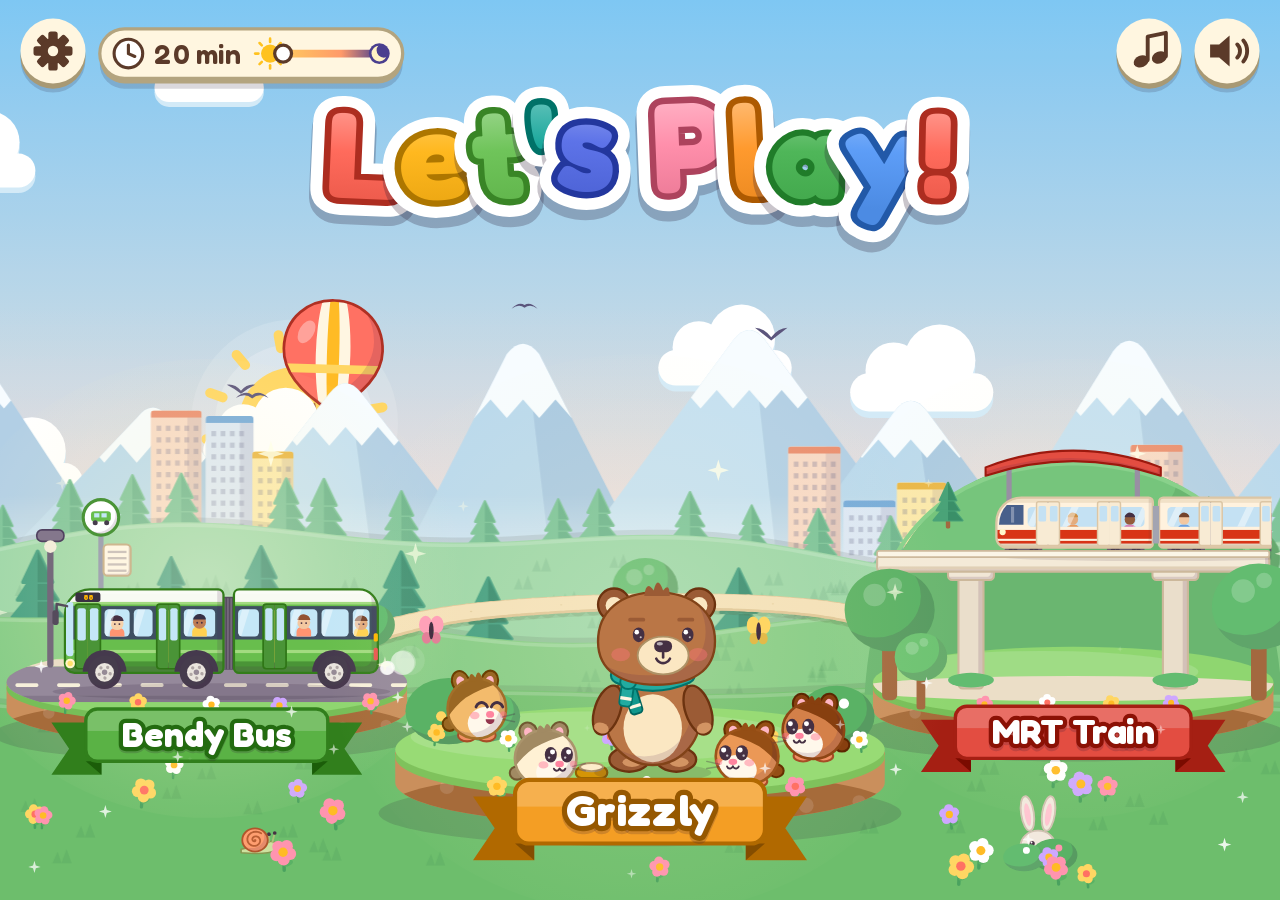
==== commit e58d9d1b: "Launcher round 2: warm sky clock and night lights, per-game transitions, turn-sideways card, sleep f" ====
--- a/index.html
+++ b/index.html
@@ -102,7 +102,13 @@
     share() { return this.limit ? clamp01(this.used() / Math.max(1, this.total())) : 0; },
     tick() { this.today().used += 1; this.save(); },
     setLimit(m) { this.limit = m; save('hub-limit', m); },
-    addMinutes(m) { this.today().extra += m; this.save(); },
+    addMinutes(m) { const r = this.today(); if (this.limit && r.used > this.total()) r.used = this.total(); r.extra += m; this.save(); },
+    reload() {
+      const l = Number(load('hub-limit', this.limit));
+      if (LIMIT_CHOICES.includes(l)) this.limit = l;
+      const r = load('hub-play', null);
+      if (r && typeof r === 'object' && r.day === dayKey()) this.rec = { day: r.day, used: Math.max(0, Math.floor(Number(r.used) || 0)), extra: Math.max(0, Number(r.extra) || 0) };
+    },
     resetToday() { this.rec = { day: dayKey(), used: 0, extra: 0 }; this.save(); },
     message() {
       const left = this.left();
@@ -259,6 +265,7 @@
     shadow: 'rgba(40,24,48,.17)',
   };
   const INK = P.ink;
+  const GLYPH = '#5b3a29';                                    // warm brown for the corner-button pictures
   const rgbCache = new Map(), toneCache = new Map();
   function rgbOf(c) {
     if (typeof c !== 'string' || c[0] !== '#') return null;
@@ -673,6 +680,7 @@
   const BUS_G = '#5dbb46', BUS_GD = '#3f8f30', BUS_GL = '#9ad97a';
   const SKIN = ['#f5cfa6', '#e0a878', '#b9784d', '#8a5634', '#f2c49b'];
   const HAIR = ['#3a2a3c', '#6b3e26', '#2b2b40', '#c98a3c', '#8a4b2a'];
+  const BUS_WINS = [[-112, -88], [-84, -66], [-36, -6], [16, 36], [66, 92], [96, 122], [126, 142]];
   function drawBusHero(o) {
     const top = -96, bot = -16, wheelR = 16;
     const lit = o.lit || 0, asleep = !!o.asleep;
@@ -703,8 +711,7 @@
     section(12, 150, false);
     // windows with passengers peeking out
     const glass = lit ? mixColor('#bfe6f7', '#ffe9a8', lit) : '#bfe6f7';
-    const wins = [[-112, -88], [-84, -66], [-36, -6], [16, 36], [66, 92], [96, 122], [126, 142]];
-    wins.forEach(([a, b], i) => {
+    BUS_WINS.forEach(([a, b], i) => {
       const p = rr(a, -77, b - a, 26, 4);
       ctx.fillStyle = glass; ctx.fill(p);
       ctx.save(); ctx.clip(p);
@@ -738,12 +745,6 @@
     ctx.fillStyle = '#2f2a3a'; ctx.fill(rr(-140, -93, 24, 9, 2));
     ctx.font = `700 7.5px ${FONT}`; ctx.textAlign = 'center'; ctx.textBaseline = 'middle';
     ctx.fillStyle = asleep ? '#6b5a3a' : '#ffb000'; ctx.fillText('88', -128, -88.3);
-    // headlight (glows in the dark; off when asleep)
-    if (!asleep && lit > 0) {
-      const g = ctx.createRadialGradient(-150, -26, 2, -150, -26, 60);
-      g.addColorStop(0, `rgba(255,240,170,${0.55 * lit})`); g.addColorStop(1, 'rgba(255,240,170,0)');
-      ctx.fillStyle = g; ctx.beginPath(); ctx.moveTo(-148, -30); ctx.lineTo(-215, -50); ctx.lineTo(-215, 4); ctx.lineTo(-148, -20); ctx.fill();
-    }
     circle(-145, -25, 4.6, asleep ? '#b8b4a8' : '#fff6c7'); circle(-145, -25, 2.6, asleep ? '#9a968c' : '#ffe066');
     ctx.fillStyle = '#e8524a'; ctx.fill(rr(146, -40, 4, 12, 1.5));
     ctx.fillStyle = '#ffb300'; ctx.fill(rr(146, -54, 4, 8, 1.5));
@@ -751,14 +752,21 @@
     ctx.strokeStyle = '#4a4555'; ctx.lineWidth = 2.4; ctx.lineCap = 'round';
     ctx.beginPath(); ctx.moveTo(-148, -80); ctx.lineTo(-158, -82); ctx.lineTo(-158, -74); ctx.stroke();
     ctx.fillStyle = '#4a4555'; ctx.fill(rr(-162, -76, 6, 14, 2));
-    if (asleep) {                                                    // a little nightcap on the roof
+    if (asleep) {
+      // a sleepy face on the front window, and a big nightcap with a bobbing pom-pom
+      inkLine(2.4);
+      ctx.beginPath(); ctx.arc(-100, -68, 6.5, 0.12 * Math.PI, 0.88 * Math.PI); ctx.stroke();
+      for (let i = 0; i < 3; i++) { const a = (0.3 + i * 0.2) * Math.PI; ctx.beginPath(); ctx.moveTo(-100 + Math.cos(a) * 6.5, -68 + Math.sin(a) * 6.5); ctx.lineTo(-100 + Math.cos(a) * 9.5, -68 + Math.sin(a) * 9.5); ctx.stroke(); }
+      ellipse(-92, -57, 4, 2.6, 'rgba(255,120,130,.55)');
+      const pb = Math.sin(time * 1.6) * 3;
       const cap = new Path2D();
-      cap.moveTo(-142, -95); cap.quadraticCurveTo(-128, -128, -104, -122); cap.quadraticCurveTo(-88, -118, -84, -104);
-      cap.quadraticCurveTo(-96, -112, -100, -96); cap.closePath();
-      solid(cap, '#5d73e8', { depth: 4, rim: 2 });
-      ctx.lineCap = 'round'; ctx.strokeStyle = P.cream; ctx.lineWidth = 6;
-      ctx.beginPath(); ctx.moveTo(-142, -96); ctx.lineTo(-100, -97); ctx.stroke();
-      solid(ell(-84, -103, 6, 6), P.cream, { depth: 0, rim: 1.6 });
+      cap.moveTo(-151, -94); cap.quadraticCurveTo(-142, -146, -104, -146); cap.quadraticCurveTo(-66, -144, -50, -116 + pb);
+      cap.quadraticCurveTo(-72, -128, -88, -96); cap.closePath();
+      solid(cap, '#5d73e8', { depth: 5, rim: 2.2 });
+      ctx.fillStyle = 'rgba(255,255,255,.5)'; [[-128, -118], [-108, -132], [-92, -112]].forEach(([x, y]) => drawStar(x, y, 3.5, 'rgba(255,246,200,.8)'));
+      ctx.lineCap = 'round';
+      [[dark(P.cream, 0.3), 12], [P.cream, 8]].forEach(([c, w]) => { ctx.strokeStyle = c; ctx.lineWidth = w; ctx.beginPath(); ctx.moveTo(-150, -96); ctx.quadraticCurveTo(-120, -104, -88, -97); ctx.stroke(); });
+      solid(ell(-48, -114 + pb, 10, 10), P.cream, { depth: 3, rim: 2 });
     }
     ctx.restore();
     // wheels don't bob
@@ -781,8 +789,9 @@
   //  Local: wheels on y = 0, about 306 long, centred on x = 0.
   // =====================================================================
   const LINE_COLORS = ['#d42e12', '#009645', '#9900aa', '#e8930c', '#005ec4'];
+  const GAME_CONFETTI = { bus: ['#5dbb46', '#9ad97a', '#ffd23f', '#ffffff', '#3f8f30'], grizzly: ['#ffb81f', '#ffd45c', '#19a79b', '#b4703f', '#ff8fab'], mrt: LINE_COLORS };
   function drawTrainHero(line, door, lit, asleep) {
-    const body = asleep ? '#e6e3ee' : '#fbfaf5', roof = '#dfe4ea', skirt = '#e6e9ee';
+    const body = asleep ? '#efe2cc' : '#fff1dc', roof = '#f0e0c4', skirt = '#ecdcbf', rimC = '#d9c3a0';
     const glass = lit ? mixColor('#bfe0f2', '#fff0c2', lit) : '#bfe0f2';
     ellipse(0, 2, 156, 5, 'rgba(40,24,48,.12)');
     [[-153, -3, true], [3, 153, false]].forEach(([x0, x1, front], ci) => {
@@ -796,11 +805,11 @@
       ctx.save(); ctx.clip(p);
       ctx.fillStyle = body; ctx.fillRect(x0, -54, x1 - x0, 48);
       ctx.fillStyle = roof; ctx.fillRect(x0, -54, x1 - x0, 5);
-      ctx.fillStyle = line; ctx.fillRect(x0, -19, x1 - x0, 5.5);
-      ctx.fillRect(x0, -12, x1 - x0, 2);
+      ctx.fillStyle = line; ctx.fillRect(x0, -23, x1 - x0, 8.5);
+      ctx.fillRect(x0, -12.5, x1 - x0, 2.6);
       ctx.fillStyle = skirt; ctx.fillRect(x0, -9, x1 - x0, 3);
       ctx.restore();
-      shadeEdge(p, 4, 'rgba(60,40,90,.12)'); rimOf(p, '#c9ced8', 2);
+      shadeEdge(p, 4, 'rgba(90,60,40,.13)'); rimOf(p, rimC, 2.2);
       // windows band
       const wx0 = front ? x0 + 30 : x0 + 8, wx1 = front ? x1 - 8 : x1 - 30;
       const band = rr(wx0, -45, wx1 - wx0, 19, 4);
@@ -823,11 +832,11 @@
         ctx.fillStyle = lit ? '#fff3cf' : '#8a8494'; ctx.fill(rr(dx - w / 2, y, w, h, 2));
         const lw = (w / 2) * (1 - open);
         [dx - w / 2, dx + w / 2 - lw].forEach(x => {
-          ctx.fillStyle = '#eef2f5'; ctx.fill(rr(x, y, lw, h, 1.5));
+          ctx.fillStyle = '#f7ead2'; ctx.fill(rr(x, y, lw, h, 1.5));
           if (lw > 4) { ctx.fillStyle = glass; ctx.fill(rr(x + 1.8, y + 4, lw - 3.6, 15, 1.5)); }
         });
         ctx.fillStyle = line; ctx.fillRect(dx - w / 2, -19, w * (open > 0.05 ? 0 : 1), 0);
-        rimOf(rr(dx - w / 2, y, w, h, 2), '#c9ced8', 1.4);
+        rimOf(rr(dx - w / 2, y, w, h, 2), rimC, 1.4);
       });
       if (front) {                                                   // driver's windscreen + headlight
         const ws = new Path2D();
@@ -835,14 +844,16 @@
         ctx.fillStyle = asleep ? '#4a5170' : '#3d5a86'; ctx.fill(ws);
         ctx.fillStyle = 'rgba(255,255,255,.3)'; ctx.fillRect(x0 + 14, -45, 3, 15);
         circle(x0 + 6, -21, 3, asleep ? '#b8b4a8' : '#fff6c7');
-        if (lit && !asleep) {
-          const g = ctx.createRadialGradient(x0, -21, 1, x0, -21, 40);
-          g.addColorStop(0, `rgba(255,240,170,${0.6 * lit})`); g.addColorStop(1, 'rgba(255,240,170,0)');
-          ctx.fillStyle = g; ctx.fillRect(x0 - 40, -60, 44, 80);
-        }
-        if (asleep) {                                                // closed sleepy eyelids drawn on the windscreen
-          inkLine(2); ctx.strokeStyle = '#fff6c8';
-          ctx.beginPath(); ctx.arc(x0 + 15, -39, 4, 0.15 * Math.PI, 0.85 * Math.PI); ctx.stroke();
+        if (asleep) {                                                // sleepy eyes on the cab window, and a nightcap
+          ctx.lineWidth = 2.2; ctx.strokeStyle = '#fff6c8'; ctx.lineCap = 'round';
+          [x0 + 11, x0 + 21].forEach(ex => { ctx.beginPath(); ctx.arc(ex, -39, 3.6, 0.12 * Math.PI, 0.88 * Math.PI); ctx.stroke(); });
+          const pb = Math.sin(time * 1.6 + 1) * 2.5;
+          const cap = new Path2D();
+          cap.moveTo(x0 + 5, -52); cap.quadraticCurveTo(x0 + 16, -84, x0 + 40, -80); cap.quadraticCurveTo(x0 + 60, -76, x0 + 66, -60 + pb);
+          cap.quadraticCurveTo(x0 + 50, -70, x0 + 40, -53); cap.closePath();
+          solid(cap, P.teal, { depth: 4, rim: 2 });
+          ctx.strokeStyle = P.cream; ctx.lineWidth = 6; ctx.beginPath(); ctx.moveTo(x0 + 6, -53); ctx.lineTo(x0 + 40, -54); ctx.stroke();
+          solid(ell(x0 + 67, -58 + pb, 6.5, 6.5), P.cream, { depth: 2, rim: 1.6 });
         }
       } else {
         circle(x1 - 5, -21, 2.6, '#e8524a');
@@ -860,44 +871,49 @@
   function layout() {
     const land = W / H >= 1.08;
     const usableW = W - SAFE.l - SAFE.r, top0 = SAFE.t;
-    const bs = clamp(Math.min(W, H) / 560, 0.9, 1.3);    // size of the corner buttons
-    const barH = 30 * bs + 34;
-    L = { land, bs, places: {}, barH };
+    const bs = clamp(Math.min(W, H) / 560, 0.9, 1.3);
+    L = { land, bs, places: {}, props: [], path: [], townWin: [], rabbit: null, snail: null };
     if (land) {
       const minTitle = clamp(H * 0.17, 56, 150);
-      const k = Math.min((usableW - 8) / (3 * VW * 0.86), (H - SAFE.b - top0 - minTitle) / (V_TOP + V_BOT + 50));
-      const gyBase = H - SAFE.b - V_BOT * k * 1.1 - 2;
-      const span = Math.min(usableW * 0.31, VW * k * 1.02);
+      const k = Math.min((usableW - 40) / 1070, (H - SAFE.b - top0 - minTitle - 16) / (V_TOP + V_BOT + 56));
+      const gyBase = H - SAFE.b - 18 - 104 * 1.1 * k;
+      const span = Math.max(360 * k + 16, Math.min(usableW / 2 - 176 * k - 6, 470 * k));
       ORDER.forEach((key, i) => {
         const side = i !== 1;
         L.places[key] = { key, x: SAFE.l + usableW / 2 + (i - 1) * span, y: gyBase - (side ? 58 * k : 0), k: k * (side ? 0.9 : 1.1), row: side ? 0 : 1 };
       });
-      const placesTop = gyBase - 58 * k - (V_TOP - 20) * k * 0.9;
-      const t0 = top0 + 8, t1 = placesTop;
+      const placesTop = gyBase - 58 * k - (TOPS.mrt - 10) * k * 0.9;
+      const t0 = top0 + 22 * bs, t1 = placesTop;
       const size = clamp(Math.min(usableW * 0.1, (t1 - t0) * 0.62), 34, 128);
       L.title = { x: W / 2, y: Math.min((t0 + t1) / 2, t0 + size * 0.95 + 10), size };
       L.horizon = gyBase - 120 * k;
       L.bands = [
         { y: gyBase - 175 * k, amp: 26 * k, kind: 'far', depth: 0.35 },
         { y: gyBase - 112 * k, amp: 20 * k, kind: 'mid', depth: 0.6 },
-        { y: gyBase - 46 * k, amp: 12 * k, kind: 'near', depth: 0.85, placesBefore: [] },
+        { y: gyBase - 46 * k, amp: 12 * k, kind: 'near', depth: 0.85 },
       ];
       L.peaksY = gyBase - 160 * k;
       L.k = k;
+      // a path from the bus stop, up behind Grizzly into the far meadow, and down to the station
+      const b = L.places.bus, m = L.places.mrt, peakY = gyBase - 132 * k;
+      L.path = pathThrough([[b.x + 40 * b.k, b.y - 4 * k], [W / 2 - 150 * k, peakY + 14 * k], [W / 2 + 150 * k, peakY + 10 * k], [m.x - 40 * m.k, m.y - 4 * k]], 14 * k, 30 * k, peakY, gyBase);
     } else {
       const size = clamp(usableW * 0.15, 34, 104);
       const titleY = top0 + 12 + 60 * bs + size * 0.62;
       const startY = titleY + size * 0.55;
       const order = ['mrt', 'bus', 'grizzly'];
-      const need = order.reduce((s, key) => s + TOPS[key] + V_BOT, 0) - 30;
-      const k = Math.min((usableW * 0.98) / (VW + 30), (H - SAFE.b - startY - 4) / need);
-      const spare = Math.max(0, (H - SAFE.b - startY - 4) - need * k) / 3;
-      const A = Math.max(0, (usableW - (VW + 30) * k) / 2) * 0.85;
+      const sum = order.reduce((s, key) => s + TOPS[key] + V_BOT, 0);
+      const availH = H - SAFE.b - startY - 20;
+      const kW = (usableW * 0.98) / (VW + 30);
+      let overlap = 30, k = Math.min(kW, availH / (sum - overlap));
+      if ((usableW - (VW + 30) * k) / 2 > 90) { overlap = 130; k = Math.min(kW * 0.82, availH / (sum - overlap)); }
+      const spare = Math.max(0, availH - (sum - overlap) * k) / 3;
+      const A = Math.max(0, (usableW - (VW + 30) * k) / 2) * 0.88;
       let y = startY + spare * 0.5;
       order.forEach((key, i) => {
         y += TOPS[key] * k;
         L.places[key] = { key, x: SAFE.l + usableW / 2 + [A, -A, A][i], y, k, row: i };
-        y += (V_BOT - 15) * k + spare;
+        y += (V_BOT - overlap / 2) * k + spare;
       });
       L.title = { x: W / 2, y: titleY, size };
       const g = order.map(key => L.places[key].y);
@@ -910,14 +926,8 @@
       ];
       L.peaksY = g[0] - 85 * k;
       L.k = k;
-    }
-    // hit boxes, in screen pixels
-    for (const key of ORDER) {
-      const p = L.places[key];
-      p.box = { x: p.x - 190 * p.k, y: p.y - TOPS[key] * p.k, w: 380 * p.k, h: (TOPS[key] + V_BOT) * p.k };
-    }
-    L.props = [];
-    if (!land) {
+      const [a, b, c] = order.map(key => L.places[key]);
+      L.path = pathThrough([[a.x, a.y + 30 * k], [b.x, b.y + 30 * k], [c.x, c.y + 30 * k], [c.x + (W / 2 - c.x) * 2.4, H + 90]], 26 * k, 40 * k, a.y, H);
       ['bus', 'grizzly'].forEach((key, i) => {
         const q = L.places[key], onLeft = q.x < W / 2;
         const free = onLeft ? (W - SAFE.r) - (q.x + 190 * q.k) : (q.x - 190 * q.k) - SAFE.l;
@@ -927,8 +937,60 @@
         L.props.push({ kind: i ? 'hive' : 'pond', x, y: q.y + (i ? 60 : 10) * q.k, s: i ? s * 0.8 : s, row: q.row });
       });
     }
+    for (const key of ORDER) {
+      const p = L.places[key];
+      p.box = { x: p.x - 190 * p.k, y: p.y - TOPS[key] * p.k, w: 380 * p.k, h: (TOPS[key] + V_BOT) * p.k };
+    }
+    // lit windows in the little town, for the evening
+    const town = L.bands[0];
+    townBlocks(town, 0).forEach((bl, j) => {
+      const k = L.k;
+      for (let wy = bl.base - bl.bh + 13 * k, r = 0; wy < bl.base; wy += 10 * k, r++) {
+        for (let wx = bl.x + 5 * k, c = 0; wx < bl.x + bl.bw - 6 * k; wx += 8 * k, c++) {
+          const hidden = ORDER.some(key => { const bx = L.places[key].box; return wx > bx.x && wx < bx.x + bx.w && wy > bx.y && wy < bx.y + bx.h; });
+          L.townWin.push({ x: wx, y: wy, w: 4 * k, h: 4.5 * k, band: 0, on: !hidden && hash(j * 97 + r * 13 + c * 7) < 0.42 });
+        }
+      }
+    });
+    // a rabbit peeking from a bush and a snail, in open meadow near the path
+    const k0 = L.k;
+    const clear = (x, y, m) => x > SAFE.l + 40 && x < W - SAFE.r - 40 && y > L.horizon + 40 * k0 && y < H - SAFE.b - 24 &&
+      !ORDER.some(key => { const bx = L.places[key].box; return x > bx.x - m && x < bx.x + bx.w + m && y > bx.y - m && y < bx.y + bx.h + m; }) &&
+      !L.props.some(pr => Math.abs(x - pr.x) < 150 * pr.s && Math.abs(y - pr.y) < 120 * pr.s);
+    const spots = [];
+    for (let gy = L.horizon + 40 * k0; gy < H; gy += 14) for (let gx = 30; gx < W; gx += 14) {
+      if (!clear(gx, gy, 24) || !clear(gx, gy - 56 * k0, 16) || !clear(gx + 30 * k0, gy, 16) || !clear(gx - 30 * k0, gy, 16)) continue;
+      let d = Infinity; for (const pt of L.path) d = Math.min(d, Math.hypot(pt.x - gx, pt.y - gy) - pt.w / 2);
+      if (d < 10 * k0) continue;
+      spots.push({ x: gx, y: gy, d });
+    }
+    spots.sort((a, b) => a.d - b.d);
+    if (spots.length) {
+      const r0 = spots[0];
+      L.rabbit = { x: r0.x, y: r0.y, dir: r0.x < W / 2 ? 1 : -1 };
+      const s1 = spots.find(s => Math.hypot(s.x - r0.x, s.y - r0.y) > 160 * k0);
+      if (s1) L.snail = { x: s1.x, y: s1.y };
+    }
     layerCache = {};
     makeWorldThings();
+  }
+  // A smooth path through some points (Catmull-Rom), as a list of { x, y, w } with w the width.
+  function pathThrough(pts, wTop, wBot, yTop, yBot) {
+    const out = [], n = pts.length;
+    const P_ = i => pts[Math.max(0, Math.min(n - 1, i))];
+    for (let i = 0; i < n - 1; i++) {
+      const p0 = P_(i - 1), p1 = P_(i), p2 = P_(i + 1), p3 = P_(i + 2);
+      const c1 = [p1[0] + (p2[0] - p0[0]) / 6, p1[1] + (p2[1] - p0[1]) / 6], c2 = [p2[0] - (p3[0] - p1[0]) / 6, p2[1] - (p3[1] - p1[1]) / 6];
+      for (let s = 0; s < 24; s++) {
+        const t = s / 24, u = 1 - t;
+        const x = u * u * u * p1[0] + 3 * u * u * t * c1[0] + 3 * u * t * t * c2[0] + t * t * t * p2[0];
+        const y = u * u * u * p1[1] + 3 * u * u * t * c1[1] + 3 * u * t * t * c2[1] + t * t * t * p2[1];
+        out.push({ x, y, w: lerp(wTop, wBot, clamp01((y - yTop) / Math.max(1, yBot - yTop))) });
+      }
+    }
+    const last = pts[n - 1];
+    out.push({ x: last[0], y: last[1], w: wBot });
+    return out;
   }
 
   // =====================================================================
@@ -976,27 +1038,34 @@
       ctx.beginPath(); ctx.moveTo(x - 7 * s, y); ctx.lineTo(x - 3 * s, y - 9 * s); ctx.lineTo(x, y); ctx.lineTo(x + 4 * s, y - 11 * s); ctx.lineTo(x + 8 * s, y); ctx.closePath(); ctx.fill();
     }
   }
-  function paintTown(b, i, x0, x1) {
-    // a little row of pastel flats on the far hills (Singapore-style blocks, no names)
+  function paintTown(b, i) {
     const k = L.k, cols = ['#f6d7c3', '#d8e6f5', '#fbe7a6', '#e2d6f2', '#cfeedd', '#f9d0d6'];
     const roofs = ['#e88a6a', '#6aa6d8', '#e7b23c', '#a58bd6', '#5fbf94', '#e97f95'];
-    const clusters = L.land ? [0.68, 0.84, 0.18] : [0.75, 0.2];
+    for (const bl of townBlocks(b, i)) {
+      const { x, base, bw, bh, idx } = bl;
+      const p = rr(x, base - bh, bw, bh + 20 * k, 3 * k);
+      ctx.fillStyle = cols[idx]; ctx.fill(p);
+      ctx.save(); ctx.clip(p);
+      ctx.fillStyle = 'rgba(70,60,110,.12)'; ctx.fillRect(x + bw * 0.72, base - bh, bw, bh + 30 * k);
+      ctx.fillStyle = roofs[idx]; ctx.fillRect(x, base - bh, bw, 6 * k);
+      ctx.fillStyle = 'rgba(80,90,130,.28)';
+      for (let wy = base - bh + 13 * k; wy < base; wy += 10 * k) for (let wx = x + 5 * k; wx < x + bw - 6 * k; wx += 8 * k) ctx.fillRect(wx, wy, 4 * k, 4.5 * k);
+      ctx.restore();
+    }
+  }
+  // The little town of pastel flats on the far hills (Singapore-style blocks, no names).
+  function townBlocks(b, i) {
+    const k = L.k, x0 = -MARGIN, x1 = W + MARGIN, out = [];
+    const clusters = L.land ? [0.68, 0.84, 0.18] : [0.42];
     clusters.forEach((cx, c) => {
       const n = 3 + (c % 2);
       for (let j = 0; j < n; j++) {
         const bw = (34 + hash(c * 9 + j) * 16) * k, bh = (70 + hash(c * 5 + j * 3) * 60) * k;
         const x = x0 + MARGIN + cx * (x1 - x0 - 2 * MARGIN) + (j - n / 2) * bw * 1.05;
-        const base = ridgeY(b, x, i) + 26 * k, idx = (c * 3 + j) % cols.length;
-        const p = rr(x, base - bh, bw, bh + 20 * k, 3 * k);
-        ctx.fillStyle = cols[idx]; ctx.fill(p);
-        ctx.save(); ctx.clip(p);
-        ctx.fillStyle = 'rgba(70,60,110,.12)'; ctx.fillRect(x + bw * 0.72, base - bh, bw, bh + 30 * k);
-        ctx.fillStyle = roofs[idx]; ctx.fillRect(x, base - bh, bw, 6 * k);
-        ctx.fillStyle = 'rgba(80,90,130,.28)';
-        for (let wy = base - bh + 13 * k; wy < base; wy += 10 * k) for (let wx = x + 5 * k; wx < x + bw - 6 * k; wx += 8 * k) ctx.fillRect(wx, wy, 4 * k, 4.5 * k);
-        ctx.restore();
+        out.push({ x, base: ridgeY(b, x, i) + 26 * k, bw, bh, idx: (c * 3 + j) % 6 });
       }
     });
+    return out;
   }
   function bandLayer(i) {
     if (!canvas.width || !L) return null;
@@ -1050,19 +1119,20 @@
   // =====================================================================
   //  Living things in the sky and meadow
   // =====================================================================
-  let clouds = [], birds = [], balloon = null, fireflies = [], flowers = [], butterflies = [];
+  let clouds = [], birds = [], balloon = null, fireflies = [], flowers = [], dew = [];
   function makeWorldThings() {
     const cs = clamp(Math.min(W, H) / 640, 0.55, 1.3), skyBottom = L.horizon;
     const n = Math.ceil(W / 300) + 2;
     clouds = [];
-    for (let i = 0; i < n; i++) clouds.push({ x: rand(-100, W + 100), y: rand(SAFE.t + 50 * cs, Math.max(SAFE.t + 80 * cs, skyBottom - 60 * cs)), s: cs * rand(0.6, 1.1), v: rand(5, 13) * cs });
+    for (let i = 0; i < n; i++) clouds.push({ x: rand(-100, W + 100), y: rand(SAFE.t + 50 * cs, Math.max(SAFE.t + 80 * cs, skyBottom - 90 * cs)), s: cs * rand(0.6, 1.1), v: rand(5, 13) * cs });
     birds = [];
     for (let i = 0; i < 4; i++) birds.push({ x: rand(0, W), y: rand(SAFE.t + 70, skyBottom * 0.7), v: rand(28, 46) * cs, s: cs * rand(0.7, 1), seed: rand(0, 9) });
     const bMin = L.title.y + L.title.size * 0.7 + 70 * cs, bMax = L.peaksY - 150 * L.k;
     balloon = { x: W * 0.25, y: (bMin + bMax) / 2, s: cs * 0.95, v: 7 * cs, hidden: bMax < bMin };
     fireflies = [];
     for (let i = 0; i < 16; i++) fireflies.push({ x: rand(0, W), y: rand(L.horizon, H), seed: rand(0, 99) });
-    // flowers in the meadow (swaying), avoiding the places themselves
+    dew = [];
+    for (let i = 0; i < 36; i++) dew.push({ x: hash(i * 2.7 + 3) * W, y: L.horizon + 30 + hash(i * 4.1 + 1) * (H - L.horizon - 40), seed: hash(i + 77) * 20 });
     flowers = [];
     const fl = Math.ceil(W / 34);
     const lastBand = L.bands[L.bands.length - 1];
@@ -1072,11 +1142,10 @@
       if (L.land) y = lastBand.y + 26 * L.k + hash(i * 5.1) * (H - lastBand.y - 30 * L.k);
       else { const b = L.bands[1 + (i % 3)]; y = b.y + 24 * L.k + hash(i * 5.1) * 40 * L.k; }
       let blocked = false;
-      for (const key of ORDER) { const p = L.places[key]; if (Math.abs(x - p.x) < 200 * p.k && y > p.y - 40 * p.k && y < p.y + 75 * p.k) blocked = true; }
+      for (const key of ORDER) { const p = L.places[key]; if (Math.abs(x - p.x) < 200 * p.k && y > p.y - 40 * p.k && y < p.y + 90 * p.k) blocked = true; }
       if (!blocked) flowers.push({ x, y, s: L.k * (0.8 + hash(i) * 0.4), col: [P.rose, P.honeyLight, '#ffffff', '#c9a3ff'][i % 4], i });
     }
     flowers.sort((a, b) => a.y - b.y);
-    butterflies = [0, 1].map(i => ({ seed: i * 3.1, col: i ? '#ff9db4' : '#ffd45c' }));
   }
   function drawBird(x, y, s, flap, color) {
     ctx.save(); ctx.translate(x, y); ctx.scale(s, s);
@@ -1117,7 +1186,8 @@
   }
 
   // ---- Sky clock: morning (0) → night (1) as today's play time is used up ----
-  const SKY = [[0, '#63c2f0', '#d6f3ff'], [0.55, '#4fb1ea', '#c4ecff'], [0.8, '#f58a6e', '#ffd9a3'], [1, '#1c2154', '#3f4b92']];
+  const SKY = [[0, '#74c4f2', '#ffe8da'], [0.4, '#4fb1ea', '#c4ecff'], [0.62, '#6fb4e8', '#ffe2a8'], [0.72, '#ff9a6a', '#ffd27a'],
+    [0.8, '#c86a9e', '#ffa07a'], [0.9, '#4a3f8f', '#c9789c'], [1, '#1c2154', '#3f4b92']];
   function skyAt(phase) {
     let i = 0;
     while (i < SKY.length - 2 && phase > SKY[i + 1][0]) i++;
@@ -1130,45 +1200,78 @@
     const [skyTop, skyBottom] = skyAt(phase);
     const night = clamp01((phase - 0.8) / 0.2);
     const evening = clamp01((phase - 0.55) / 0.25) * (1 - night);
+    const morning = clamp01(1 - phase / 0.22);
     const g = ctx.createLinearGradient(0, 0, 0, L.horizon + 40);
     g.addColorStop(0, skyTop); g.addColorStop(1, skyBottom);
     ctx.fillStyle = g; ctx.fillRect(0, 0, W, H);
+    // a warm glow along the horizon: pink at dawn, gold in the evening, rose at dusk
+    const glow = (r, gr, b, a) => {
+      if (a <= 0.01) return;
+      const top = L.horizon - Math.max(140, L.horizon * 0.5), bot = L.horizon + 60;
+      const gg = ctx.createLinearGradient(0, top, 0, bot);
+      gg.addColorStop(0, `rgba(${r},${gr},${b},0)`); gg.addColorStop(0.75, `rgba(${r},${gr},${b},${a})`); gg.addColorStop(1, `rgba(${r},${gr},${b},${a * 0.6})`);
+      ctx.fillStyle = gg; ctx.fillRect(0, top, W, bot - top);
+    };
+    glow(255, 205, 200, 0.3 * morning);
+    glow(255, 190, 110, 0.5 * evening);
+    glow(255, 140, 160, 0.45 * clamp01(1 - Math.abs(phase - 0.86) / 0.07));
+    if (night > 0.05) {
+      ctx.globalAlpha = clamp01((phase - 0.82) / 0.12);
+      for (const s of starField) drawSparkle(s.x * W, s.y * (L.horizon - 20), (s.r + Math.sin(time * 2.5 + s.tw) * 1.3) * clamp(Math.min(W, H) / 640, 0.6, 1.4), '#fff6c8');
+      ctx.globalAlpha = 1;
+    }
+    return { night, evening, morning };
+  }
+  // The sun travels an arc as the day's play time is used (rising low on the left, setting
+  // behind the peaks on the right); the moon comes out at night.
+  function drawSunMoon(tod, phase, asleep) {
     const cs = clamp(Math.min(W, H) / 640, 0.6, 1.4);
-    const sunX = W * (L.land ? 0.86 : 0.8), sunTop = SAFE.t + (L.land ? 120 : 150) * cs;
-    if (night > 0) {
-      ctx.globalAlpha = night;
-      const showMoon = !(state.screen === 'sleep' && !L.land);
-      for (const s of starField) {
-        const y = s.y * (L.horizon - 20);
-        drawSparkle(s.x * W, y, (s.r + Math.sin(time * 2.5 + s.tw) * 1.3) * cs, '#fff6c8');
-      }
-      const mx = W * (L.land ? 0.87 : 0.84), my = sunTop + (L.land ? 40 : 70) * cs, mr = 34 * cs;
-      if (showMoon) { circle(mx, my, mr * 2.1, 'rgba(255,246,200,.08)'); circle(mx, my, mr * 1.5, 'rgba(255,246,200,.14)'); }
+    let sx, sy, r, mx, my, mr;
+    if (L.land) {
+      r = 40 * cs;
+      const u = 0.2 + clamp01(phase / 0.8) * 0.78;
+      const peakY = L.title.y + L.title.size * 0.75 + r * 1.8, lowY = L.peaksY - 40 * L.k;
+      sx = SAFE.l + (W - SAFE.l - SAFE.r) * (0.05 + 0.9 * u); sy = lerp(lowY, peakY, Math.sin(Math.PI * u));
+      mr = 36 * cs; mx = W * 0.86; my = SAFE.t + 70 * L.bs + mr * 1.6;
+      if (asleep) { mx = W * 0.88; my = Math.max(my, L.title.y + L.title.size * 0.9); }
+    } else {
+      r = 26 * cs; mr = 26 * cs;
+      const u = clamp01(phase / 0.8);
+      const baseY = L.title.y + L.title.size * 0.85 + r * 1.3;
+      sx = SAFE.l + W * (0.1 + 0.14 * u); sy = baseY - Math.sin(Math.PI * Math.min(1, u * 1.2)) * r * 0.5 + Math.max(0, u - 0.8) * r * 6;
+      mx = SAFE.l + W * 0.14; my = baseY;
+    }
+    if (tod.night > 0) {
+      ctx.globalAlpha = tod.night;
+      circle(mx, my, mr * 2.2, 'rgba(255,246,200,.08)'); circle(mx, my, mr * 1.55, 'rgba(255,246,200,.14)');
       const cut = new Path2D(); cut.rect(0, 0, W, H); cut.arc(mx + mr * 0.42, my - mr * 0.26, mr * 0.84, 0, Math.PI * 2, true);
-      if (showMoon) { ctx.save(); ctx.clip(cut, 'evenodd'); circle(mx, my, mr, '#fff3c4'); ctx.restore(); }  // a crescent moon
+      ctx.save(); ctx.clip(cut, 'evenodd'); circle(mx, my, mr, '#fff3c4'); ctx.restore();
       ctx.globalAlpha = 1;
     }
-    if (night < 1) {
-      const sy = sunTop + clamp01((phase - 0.35) / 0.65) * (L.horizon - sunTop);
+    if (tod.night < 1) {
       const sun = mixColor(P.honeyLight, '#ff8a3d', clamp01((phase - 0.5) / 0.3));
-      const r = 40 * cs;
-      ctx.globalAlpha = 1 - night;
-      circle(sunX, sy, r * 1.85, 'rgba(255,255,255,.14)'); circle(sunX, sy, r * 1.42, 'rgba(255,255,255,.2)');
-      ctx.strokeStyle = sun; ctx.lineWidth = 7 * cs; ctx.lineCap = 'round';
+      ctx.globalAlpha = 1 - tod.night;
+      circle(sx, sy, r * 1.85, 'rgba(255,255,255,.14)'); circle(sx, sy, r * 1.42, 'rgba(255,255,255,.2)');
+      ctx.strokeStyle = sun; ctx.lineWidth = 7 * cs * (r / (40 * cs)); ctx.lineCap = 'round';
       for (let i = 0; i < 12; i++) {
         const a = i / 12 * Math.PI * 2 + time * 0.25;
-        ctx.beginPath(); ctx.moveTo(sunX + Math.cos(a) * r * 1.36, sy + Math.sin(a) * r * 1.36);
-        ctx.lineTo(sunX + Math.cos(a) * r * 1.6, sy + Math.sin(a) * r * 1.6); ctx.stroke();
-      }
-      circle(sunX, sy, r, sun);
-      circle(sunX - r * 0.3, sy - r * 0.33, r * 0.26, 'rgba(255,255,255,.35)');
+        ctx.beginPath(); ctx.moveTo(sx + Math.cos(a) * r * 1.36, sy + Math.sin(a) * r * 1.36);
+        ctx.lineTo(sx + Math.cos(a) * r * 1.6, sy + Math.sin(a) * r * 1.6); ctx.stroke();
+      }
+      circle(sx, sy, r, sun);
+      circle(sx - r * 0.3, sy - r * 0.33, r * 0.26, 'rgba(255,255,255,.35)');
       ctx.globalAlpha = 1;
     }
-    return { night, evening };
   }
   function drawTints(tod) {
-    if (tod.evening > 0) { ctx.fillStyle = `rgba(255,140,60,${0.12 * tod.evening})`; ctx.fillRect(0, 0, W, H); }
-    if (tod.night > 0) { ctx.fillStyle = `rgba(16,22,64,${0.42 * tod.night})`; ctx.fillRect(0, 0, W, H); }
+    const fill = (op, color, a) => {
+      if (a <= 0.004) return;
+      ctx.save(); ctx.globalCompositeOperation = op; ctx.globalAlpha = Math.min(1, a); ctx.fillStyle = color; ctx.fillRect(0, 0, W, H); ctx.restore();
+    };
+    fill('soft-light', '#ffc4cc', 0.18 * tod.morning);            // rosy morning light
+    fill('soft-light', '#ff8a3a', 0.55 * tod.evening);           // golden evening
+    fill('multiply', '#ffdcb4', 0.3 * tod.evening);
+    fill('multiply', '#6a74c8', 0.88 * tod.night);               // night: deep blue, colours stay rich
   }
 
   // =====================================================================
@@ -1176,7 +1279,7 @@
   // =====================================================================
   const placeAnim = {};
   ORDER.forEach(k => { placeAnim[k] = { sq: 0, sqV: 0, press: 0, party: 0 }; });
-  const bus = { dist: 0, v: 70, t: 0, kneel: 0, door: 0 };
+  const bus = { dist: 0, v: 70, t: 0, kneel: 0, door: 0, kick: 0 };
   const train = { t: 0, x: 999, door: 0, line: 0 };
   const lemmings = [
     { x: -128, y: 12, dir: 1, color: '#f2b866', seed: 1, hop: 0, vy: 0, sq: 0, next: 1.2 },
@@ -1194,8 +1297,12 @@
       a.sqV += ((target - a.sq) * 180 - a.sqV * 12) * dt;
       a.sq += a.sqV * dt;
       a.party = Math.max(0, a.party - dt);
+      a.act = Math.max(0, (a.act || 0) - dt);
     }
     if (!asleep) { spotT += dt; if (spotT > 4.2) { spotT = 0; spotlight = (spotlight + 1) % 3; } }
+    // every few seconds one place does a little "look at me"
+    if (!asleep && !trans && !rotateCard && state.screen === 'launcher') { actT -= dt; if (actT <= 0) { actT = rand(6, 10); doAct(ORDER[actI++ % 3]); } }
+    bus.kick = Math.max(0, bus.kick - dt * 5);
     // the bus drives, slows down for its stop, kneels, opens its doors, and drives on
     if (asleep) { bus.v = 0; bus.door = Math.max(0, bus.door - dt); bus.kneel = lerp(bus.kneel, 3, dt * 2); }
     else {
@@ -1211,6 +1318,7 @@
     }
     bus.dist += bus.v * dt;
     // the train glides into the station, opens its doors, and glides out
+    train.actDoor = Math.max(0, (train.actDoor || 0) - dt);
     if (asleep) { train.x = 0; train.door = Math.max(0, train.door - dt); }
     else {
       train.t += dt * (placeAnim.mrt.party > 0 ? 1.6 : 1);
@@ -1220,9 +1328,9 @@
       else if (t < 6.6) train.x = 0;
       else if (t < 9.2) train.x = -430 * easeIn((t - 6.6) / 2.6);
       else train.x = 999;
-      train.door = clamp01(train.door + (t > 3.6 && t < 6.2 ? dt * 2.2 : -dt * 2.2));
-    }
-    // lemmings hop now and then (and a lot during a party)
+      const open = (t > 3.6 && t < 6.2) || (train.actDoor > 0 && train.x === 0);
+      train.door = clamp01(train.door + (open ? dt * 2.2 : -dt * 2.2));
+    }
     for (const m of lemmings) {
       if (asleep) { m.hop = 0; m.sq = Math.sin(time * 1.6 + m.seed) * 0.04; continue; }
       m.next -= dt;
@@ -1237,6 +1345,31 @@
     if (bear.next <= 0) { bear.wave = 1.6; bear.next = rand(4, 7); }
     bear.wave = Math.max(0, bear.wave - dt);
   }
+  let actT = 4, actI = 0;
+  function doAct(key) {
+    const a = placeAnim[key];
+    a.sqV = 9; a.act = 1.5;
+    spotlight = ORDER.indexOf(key); spotT = 0;
+    const notes = (x, y) => { for (let i = 0; i < 3; i++) particles.push({ place: key, x, y, vx: -20 - i * 18, vy: -70 - i * 12, g: 20, life: 1.5, max: 1.5, kind: 'note', size: 11 + i * 2, color: ['#ff6b5c', '#ffb81f', '#5d9df7'][i] }); };
+    if (key === 'bus') { bus.kick = 1.2; notes(-150, -100); }
+    else if (key === 'grizzly') {
+      const m = lemmings[randInt(0, lemmings.length - 1)];
+      if (m.hop === 0) { m.vy = 340; m.sq = -0.2; }
+      particles.push({ place: key, x: m.x, y: m.y - 80, vx: 0, vy: -50, life: 1.3, max: 1.3, kind: 'heart', size: 10 });
+    } else {
+      if (train.x === 0) train.actDoor = 1.6;
+      else if (train.t > 9.2) train.t = 11.49;            // call the next train in now
+      notes(-150 + (train.x < 900 ? train.x : 0), -190);
+    }
+  }
+  function withPlace(key, fn) {
+    const p = L.places[key], a = placeAnim[key];
+    ctx.save(); ctx.translate(p.x, p.y); ctx.scale(p.k, p.k);
+    const sq = a.sq * 0.18; ctx.scale(1 + sq, 1 - sq);
+    fn(); ctx.restore();
+  }
+  const busHop = () => placeAnim.bus.party > 0 ? Math.abs(Math.sin(placeAnim.bus.party * 9)) * 6 : 0;
+  const busBob = asleep => bus.v > 5 ? Math.sin(time * 15) * 1.1 : (asleep ? 0 : Math.sin(time * 3) * 0.4);
 
   // The round paper stage every place stands on.
   function drawStage(topColor, faceColor) {
@@ -1270,15 +1403,17 @@
       drawSparkle(Math.cos(ang) * 205, -95 + Math.sin(ang) * 130, (5 + tw * 6) * (on ? 1.2 : 0.8), `rgba(255,255,230,${0.35 + tw * 0.5})`);
     }
   }
-  function drawNameSign(key, y) {
+  function drawNameSign(key, y, asleep) {
     const g = GAMES[key];
     ctx.font = `700 34px ${FONT}`;
     const w = Math.max(196, ctx.measureText(g.name).width + 70);
-    const bob = Math.sin(time * 2 + ORDER.indexOf(key)) * 2;
+    const bob = asleep ? 0 : Math.sin(time * 2 + ORDER.indexOf(key)) * 2;
+    if (asleep) ctx.globalAlpha = 0.6;
     ribbon(0, y + bob, w, 50, g.color);
-    text(g.name, 0, y + bob + 1, 34, '#fff', dark(g.color, 0.42), 'center', 700);
+    text(g.name, 0, y + bob + 1, 34, '#fff', asleep ? null : dark(g.color, 0.42), 'center', 700);
+    ctx.globalAlpha = 1;
     const n = starCache[key] || 0;
-    if (n > 0) {
+    if (n > 0 && !asleep) {
       const sx = w / 2 + 10, sy = y + bob - 34;
       panel(sx - 34, sy - 17, 68, 34, 17, P.cream, { depth: 3, rim: 2.5 });
       drawStar(sx - 14, sy, 10, P.honey);
@@ -1288,7 +1423,6 @@
 
   function drawBusPlace(asleep, lit, on) {
     const topP = drawStage('#86d46a', '#c58a55');
-    // the road across the stage, with its centre line rolling past
     ctx.save(); ctx.clip(topP);
     ctx.fillStyle = '#e9dcc4'; ctx.fillRect(-200, -22, 400, 7);
     ctx.fillStyle = '#8c8496'; ctx.fillRect(-200, -15, 400, 34);
@@ -1306,24 +1440,21 @@
     circle(-107, sy + 5, 2.4, '#3b3646'); circle(-96, sy + 5, 2.4, '#3b3646');
     solid(rr(-99, -132, 26, 30, 4), '#fff6e0', { depth: 2, rim: 2, rimColor: '#c9b48a' });
     ctx.fillStyle = 'rgba(80,70,90,.3)'; for (let i = 0; i < 4; i++) ctx.fillRect(-95, -126 + i * 6, 18, 2.2);
-    // trees at the back of the stage
-    drawRoundTree(150, -16, 0.72, '#4fae5e');
-    drawRoundTree(-160, -14, 0.62, '#58b96a');
-    const a = placeAnim.bus;
-    const hop = a.party > 0 ? Math.abs(Math.sin(a.party * 9)) * 6 : 0;
+    // a street lamp at the back (it glows at night) and a tree
+    ctx.fillStyle = '#6a6375'; ctx.fill(rr(-153, -132, 6, 118, 3));
+    solid(rr(-163, -146, 26, 11, 5), '#7a7287', { depth: 0, rim: 1.6 });
+    circle(-150, -130, 6, lit > 0.05 ? '#fff3c4' : '#f3ecd8');
+    drawRoundTree(158, -14, 0.62, '#58b96a');
+    const hop = busHop();
     ctx.save(); ctx.translate(14, 6 - hop);
-    drawBusHero({ dist: bus.dist, kneel: bus.kneel, door: bus.door, lit, asleep, moving: bus.v > 5,
-      bob: bus.v > 5 ? Math.sin(time * 15) * 1.1 : (asleep ? 0 : Math.sin(time * 3) * 0.4) });
-    ctx.restore();
-    // exhaust puffs while driving
+    drawBusHero({ dist: bus.dist, kneel: bus.kneel + bus.kick * Math.abs(Math.sin(time * 14)) * 4, door: bus.door, lit, asleep, moving: bus.v > 5, bob: busBob(asleep) });
+    ctx.restore();
     if (bus.v > 20 && Math.random() < 0.08 && !asleep) particles.push({ place: 'bus', x: 168, y: -12, vx: 30, vy: -10, life: 1, max: 1, kind: 'puff', size: 5 });
-    // flowers at the front edge
     for (let i = 0; i < 5; i++) drawFlower(-150 + i * 72 + hash(i) * 20, 28 + hash(i + 5) * 6, 0.9, [P.rose, P.honeyLight, '#fff', '#c9a3ff'][i % 4], i);
   }
 
   function drawGrizzlyPlace(asleep, lit, on) {
     drawStage('#8fd96f', '#c58a55');
-    // a bush and a log at the back, honey pot and flowers on the meadow
     solid(ell(-150, -30, 34, 26), '#4fae5e', { depth: 6, rim: 0 });
     solid(ell(-120, -26, 26, 20), '#58b96a', { depth: 5, rim: 0 });
     circle(-140, -40, 4, P.rose); circle(-124, -32, 4, '#fff'); circle(-156, -26, 4, P.honeyLight);
@@ -1339,28 +1470,38 @@
         face: asleep ? 'sleep' : (m.hop > 0 || party) ? 'happy' : undefined, wave: !asleep && on && m.hop === 0 && m.seed > 3 });
     }
     for (let i = 0; i < 3; i++) drawFlower(-120 + i * 110 + hash(i + 31) * 30, 40, 0.85, [P.honeyLight, '#fff', P.rose][i], i + 11);
+    // two butterflies flutter round Grizzly (kept inside his own place, away from the other signs)
+    if (!asleep && lit < 0.6) {
+      [['#ff9db4', 0], ['#ffd45c', 3.1]].forEach(([col, seed], i) => {
+        const bx = (i ? 1 : -1) * (128 + Math.sin(time * 0.8 + seed) * 40), by = -112 + Math.sin(time * 1.4 + seed * 2) * 20;
+        drawButterfly(bx, by, 1.15, col, seed);
+      });
+    }
   }
 
   function drawMrtPlace(asleep, lit, on) {
+    // a green hill behind the viaduct, so the cream train stands out against it
+    const hill = new Path2D();
+    hill.moveTo(-200, 12); hill.bezierCurveTo(-190, -150, -110, -212, 0, -214); hill.bezierCurveTo(110, -212, 190, -150, 200, 12); hill.closePath();
+    ctx.fillStyle = '#5fb36a'; ctx.fill(hill);
+    ctx.save(); ctx.clip(hill);
+    ctx.fillStyle = '#6cc276'; ctx.beginPath(); ctx.ellipse(-50, -170, 150, 50, -0.15, 0, Math.PI * 2); ctx.fill();
+    ctx.restore();
+    ctx.strokeStyle = '#7fcf86'; ctx.lineWidth = 4; ctx.beginPath(); ctx.moveTo(-196, -40); ctx.bezierCurveTo(-180, -160, -100, -208, 0, -210); ctx.bezierCurveTo(100, -208, 180, -160, 196, -40); ctx.stroke();
+    drawFir(-120, -150, 0.42, '#3f9f72', '#2f8a62'); drawFir(130, -140, 0.38, '#3f9f72', '#2f8a62');
     drawStage('#86d46a', '#c58a55');
-    // a path under the viaduct
     ctx.save(); ctx.clip(ell(0, 0, 192, 34));
     ctx.fillStyle = '#e9dcc4'; ctx.beginPath(); ctx.ellipse(0, 6, 210, 12, 0, 0, Math.PI * 2); ctx.fill();
     ctx.restore();
     const deck = -122;
-    // pillars
     [-98, 98].forEach(px => {
-      const pil = rr(px - 12, deck + 14, 24, -deck - 14 + 6, 4);
-      solid(pil, '#e4dccd', { depth: 5, rim: 2, rimColor: '#c7bca8' });
-      solid(rr(px - 22, deck + 12, 44, 12, 4), '#ece5d8', { depth: 3, rim: 2, rimColor: '#c7bca8' });
+      solid(rr(px - 12, deck + 14, 24, -deck - 14 + 6, 4), '#e8dcc8', { depth: 5, rim: 2, rimColor: '#c7b596' });
+      solid(rr(px - 22, deck + 12, 44, 12, 4), '#f0e6d4', { depth: 3, rim: 2, rimColor: '#c7b596' });
       solid(ell(px, -2, 22, 7), '#58b96a', { depth: 0, rim: 0 });
     });
-    // station canopy posts (behind the train)
-    ctx.fillStyle = '#9aa0ad'; ctx.fillRect(-64, -212, 5, 92); ctx.fillRect(59, -212, 5, 92);
-    // the deck
-    solid(rr(-188, deck, 376, 16, 4), '#efe8db', { depth: 4, rim: 2, rimColor: '#c7bca8' });
-    ctx.fillStyle = '#d9cfbd'; ctx.fillRect(-186, deck + 11, 372, 3);
-    // the train, clipped to the deck so it glides in from behind the trees
+    ctx.fillStyle = '#8f8a9e'; ctx.fillRect(-64, -212, 5, 92); ctx.fillRect(59, -212, 5, 92);
+    solid(rr(-188, deck, 376, 16, 4), '#f3e9d6', { depth: 4, rim: 2, rimColor: '#c7b596' });
+    ctx.fillStyle = '#ddcdb2'; ctx.fillRect(-186, deck + 11, 372, 3);
     ctx.save();
     ctx.beginPath(); ctx.rect(-190, -260, 380, 300); ctx.clip();
     if (train.x < 900) {
@@ -1371,13 +1512,10 @@
       ctx.restore();
     }
     ctx.restore();
-    // parapet in front of the wheels
-    solid(rr(-188, deck - 4, 376, 6, 2), '#f6f1e7', { depth: 0, rim: 1.6, rimColor: '#c7bca8' });
-    // canopy roof
+    solid(rr(-188, deck - 4, 376, 6, 2), '#fbf4e6', { depth: 0, rim: 1.6, rimColor: '#c7b596' });
     const roofP = new Path2D();
     roofP.moveTo(-84, -206); roofP.quadraticCurveTo(0, -238, 84, -206); roofP.lineTo(84, -198); roofP.quadraticCurveTo(0, -226, -84, -198); roofP.closePath();
-    solid(roofP, '#5fb6c9', { depth: 3, rim: 2 });
-    // trees hiding the ends of the line
+    solid(roofP, '#e0473a', { depth: 3, rim: 2 });
     drawRoundTree(-176, 10, 1.2, '#4fae5e');
     drawRoundTree(178, 10, 1.25, '#58b96a');
     drawRoundTree(-146, 22, 0.7, '#62c06c');
@@ -1396,7 +1534,7 @@
     else if (key === 'grizzly') drawGrizzlyPlace(asleep, lit, on);
     else drawMrtPlace(asleep, lit, on);
     drawParticlesFor(key);
-    drawNameSign(key, 50);
+    drawNameSign(key, 50, asleep);
     ctx.restore();
   }
 
@@ -1404,11 +1542,12 @@
   //  Particles (stars, hearts, sparkles, Zzz, puffs)
   // =====================================================================
   let particles = [];
-  function burst(place, x, y, n, kinds) {
+  function burst(place, x, y, n, kinds, colors) {
+    const cols = colors || ['#ff6b5c', '#ffd45c', '#6fc45a', '#5d9df7', '#c77dff', '#ff8fab'];
     for (let i = 0; i < n; i++) {
       const a = rand(0, Math.PI * 2), sp = rand(120, 320);
       particles.push({ place, x, y, vx: Math.cos(a) * sp, vy: Math.sin(a) * sp - 120, life: rand(0.8, 1.3), max: 1.3, g: 380,
-        kind: kinds[i % kinds.length], color: ['#ff6b5c', '#ffd45c', '#6fc45a', '#5d9df7', '#c77dff', '#ff8fab'][i % 6], size: rand(7, 13), rot: rand(0, 6) });
+        kind: kinds[i % kinds.length], color: cols[i % cols.length], size: rand(7, 13), rot: rand(0, 6) });
     }
   }
   function updateParticles(dt) {
@@ -1428,8 +1567,16 @@
     else if (p.kind === 'sparkle') drawSparkle(p.x, p.y, p.size, '#fff8d0');
     else if (p.kind === 'confetti') { ctx.save(); ctx.translate(p.x, p.y); ctx.rotate(p.rot); ctx.fillStyle = p.color; ctx.fillRect(-p.size / 2, -p.size / 4, p.size, p.size / 2); ctx.restore(); }
     else if (p.kind === 'puff') circle(p.x, p.y, p.size, 'rgba(255,255,255,.7)');
-    else if (p.kind === 'z') text('z', p.x, p.y, p.size, '#fff6c8', 'rgba(40,40,100,.5)', 'center', 700);
+    else if (p.kind === 'note') drawNote(p.x, p.y, p.size, p.color);
+    else if (p.kind === 'z') text('z', p.x, p.y, p.size, '#fff6c8', 'rgba(40,40,100,.55)', 'center', 700);
     ctx.globalAlpha = 1;
+  }
+  function drawNote(x, y, s, color) {
+    ctx.save(); ctx.translate(x, y); ctx.rotate(-0.2);
+    ellipse(0, 0, s * 0.55, s * 0.42, color, -0.4);
+    ctx.fillStyle = color; ctx.fillRect(s * 0.4, -s * 1.5, s * 0.16, s * 1.5);
+    ctx.beginPath(); ctx.moveTo(s * 0.56, -s * 1.5); ctx.quadraticCurveTo(s * 1.1, -s * 1.2, s * 0.9, -s * 0.7); ctx.quadraticCurveTo(s * 0.9, -s * 1.1, s * 0.56, -s * 1.15); ctx.fill();
+    ctx.restore();
   }
   function drawParticlesFor(place) { for (const p of particles) if (p.place === place && p.kind !== 'z') drawParticle(p); }
   function drawZs() {
@@ -1478,8 +1625,8 @@
   }
   function drawClockIcon(x, y, r) {
     ctx.save(); ctx.translate(x, y);
-    solid(ell(0, 0, r, r), '#ffffff', { depth: 0, rim: 2.4, rimColor: INK });
-    ctx.strokeStyle = INK; ctx.lineWidth = 2.4; ctx.lineCap = 'round';
+    solid(ell(0, 0, r, r), '#ffffff', { depth: 0, rim: 2.4, rimColor: GLYPH });
+    ctx.strokeStyle = GLYPH; ctx.lineWidth = 2.4; ctx.lineCap = 'round';
     ctx.beginPath(); ctx.moveTo(0, 0); ctx.lineTo(0, -r * 0.6); ctx.moveTo(0, 0); ctx.lineTo(r * 0.45, r * 0.2); ctx.stroke();
     ctx.restore();
   }
@@ -1487,37 +1634,57 @@
     const s = L.bs;
     UI = { ox: SAFE.l + 14, oy: SAFE.t + 12, s };
     ctx.save(); ctx.translate(UI.ox, UI.oy); ctx.scale(s, s);
-    roundButton(30, 30, openGate, () => {                     // the grown-up gear
-      ctx.fillStyle = INK;
+    roundButton(30, 30, openGate, () => {
+      ctx.fillStyle = GLYPH;
       for (let i = 0; i < 8; i++) { ctx.save(); ctx.rotate(i * Math.PI / 4); ctx.fill(rr(-3.6, -15, 7.2, 9, 2)); ctx.restore(); }
-      circle(0, 0, 10, INK); circle(0, 0, 4, P.cream);
+      circle(0, 0, 10, GLYPH); circle(0, 0, 4, P.cream);
     });
     if (playTime.limit && !asleep) {
+      // minutes left, then a little sun-to-moon track that pre-readers can follow
       const left = Math.max(0, playTime.left());
       const label = `${Math.ceil(left / 60)} min`;
       ctx.font = `600 22px ${FONT}`;
-      const w = ctx.measureText(label).width + 58;
+      const tw = ctx.measureText(label).width;
+      const room = (W - SAFE.r - 14 - 120 * s - 10 - (SAFE.l + 14)) / s - 66;
+      let trackW = clamp(room - (tw + 58 + 24), 0, 84);
+      if (trackW < 44) trackW = 0;
+      const w = tw + 58 + (trackW ? trackW + 24 : 0);
       panel(66, 13, w, 38, 19, P.cream, { depth: 4, rim: 2.5 });
       drawClockIcon(88, 32, 11);
-      text(label, 108, 33, 22, INK, null, 'left');
+      text(label, 108, 33, 22, GLYPH, null, 'left');
+      if (trackW) {
+      const x0 = 108 + tw + 22, x1 = x0 + trackW, ty = 32, sh = playTime.share();
+      ctx.lineCap = 'round';
+      const g = ctx.createLinearGradient(x0, 0, x1, 0);
+      g.addColorStop(0, '#ffd45c'); g.addColorStop(0.65, '#ff9a6a'); g.addColorStop(1, '#4a3f8f');
+      ctx.strokeStyle = g; ctx.lineWidth = 6; ctx.beginPath(); ctx.moveTo(x0 + 8, ty); ctx.lineTo(x1 - 8, ty); ctx.stroke();
+      circle(x0, ty, 7, '#ffc21f');
+      ctx.strokeStyle = '#ffc21f'; ctx.lineWidth = 2;
+      for (let i = 0; i < 8; i++) { const a = i / 8 * Math.PI * 2; ctx.beginPath(); ctx.moveTo(x0 + Math.cos(a) * 9, ty + Math.sin(a) * 9); ctx.lineTo(x0 + Math.cos(a) * 11.5, ty + Math.sin(a) * 11.5); ctx.stroke(); }
+      circle(x1, ty, 8, '#4a3f8f');
+      const cut = new Path2D(); cut.rect(x1 - 12, ty - 12, 24, 24); cut.arc(x1 + 3.5, ty - 2.5, 5.6, 0, Math.PI * 2, true);
+      ctx.save(); ctx.clip(cut, 'evenodd'); circle(x1, ty, 6, '#fff3c4'); ctx.restore();
+      const dx = lerp(x0 + 10, x1 - 10, sh);
+      circle(dx, ty, 6.5, '#ffffff'); ctx.strokeStyle = GLYPH; ctx.lineWidth = 2.5; ctx.beginPath(); ctx.arc(dx, ty, 6.5, 0, Math.PI * 2); ctx.stroke();
+      }
     }
     ctx.restore();
     UI = { ox: W - SAFE.r - 14 - 120 * s, oy: SAFE.t + 12, s };
     ctx.save(); ctx.translate(UI.ox, UI.oy); ctx.scale(s, s);
     roundButton(30, 30, () => { musicOn = !musicOn; save('hub-music', musicOn); }, () => {
       ctx.globalAlpha = musicOn ? 1 : 0.4;
-      ctx.strokeStyle = INK; ctx.lineWidth = 3; ctx.lineCap = 'round'; ctx.lineJoin = 'round';
-      ellipse(-6, 8, 6, 4.5, INK, -0.4); ellipse(8, 5, 6, 4.5, INK, -0.4);
+      ctx.strokeStyle = GLYPH; ctx.lineWidth = 3; ctx.lineCap = 'round'; ctx.lineJoin = 'round';
+      ellipse(-6, 8, 6, 4.5, GLYPH, -0.4); ellipse(8, 5, 6, 4.5, GLYPH, -0.4);
       ctx.beginPath(); ctx.moveTo(-1, 7); ctx.lineTo(-1, -11); ctx.lineTo(13, -14); ctx.lineTo(13, 4); ctx.stroke();
       ctx.globalAlpha = 1;
       if (!musicOn) { ctx.strokeStyle = P.coral; ctx.lineWidth = 4; ctx.beginPath(); ctx.moveTo(-13, -13); ctx.lineTo(13, 13); ctx.stroke(); }
     });
     roundButton(90, 30, () => { muted = !muted; save('hub-mute', muted); if (muted) hush(); }, () => {
-      ctx.fillStyle = INK; ctx.lineJoin = 'round';
+      ctx.fillStyle = GLYPH; ctx.lineJoin = 'round';
       ctx.beginPath(); ctx.moveTo(-13, -5); ctx.lineTo(-6, -5); ctx.lineTo(2, -12); ctx.lineTo(2, 12); ctx.lineTo(-6, 5); ctx.lineTo(-13, 5); ctx.closePath(); ctx.fill();
       ctx.lineCap = 'round';
       if (muted) { ctx.strokeStyle = P.coral; ctx.lineWidth = 3.5; ctx.beginPath(); ctx.moveTo(7, -6); ctx.lineTo(15, 6); ctx.moveTo(15, -6); ctx.lineTo(7, 6); ctx.stroke(); }
-      else { ctx.strokeStyle = INK; ctx.lineWidth = 3; ctx.beginPath(); ctx.arc(3, 0, 7, -0.8, 0.8); ctx.stroke(); ctx.beginPath(); ctx.arc(3, 0, 12.5, -0.7, 0.7); ctx.stroke(); }
+      else { ctx.strokeStyle = GLYPH; ctx.lineWidth = 3; ctx.beginPath(); ctx.arc(3, 0, 7, -0.8, 0.8); ctx.stroke(); ctx.beginPath(); ctx.arc(3, 0, 12.5, -0.7, 0.7); ctx.stroke(); }
     });
     ctx.restore();
     UI = { ox: 0, oy: 0, s: 1 };
@@ -1569,12 +1736,12 @@
     if (state.screen === 'sleep' && playTime.left() > 0) wake();
     else if (state.screen === 'launcher' && playTime.left() <= 0) goSleep();
   }
-  const fmtMinutes = sec => sec < 60 ? 'under 1 minute' : `${Math.floor(sec / 60)} min`;
+  const fmtMinutes = sec => sec < 60 ? 'under 1 min' : `${Math.floor(sec / 60)} min`;
   function drawModal() {
     buttons = [];
     ctx.fillStyle = 'rgba(28,20,52,.55)'; ctx.fillRect(0, 0, W, H);
     const narrow = W < H * 0.9;
-    const pw = narrow ? 440 : 560, ph = 476;
+    const pw = narrow ? 440 : 560, ph = modal.mode === 'gate' ? 476 : 512;
     const s = Math.min((W - SAFE.l - SAFE.r - 16) / pw, (H - SAFE.t - SAFE.b - 16) / (ph + 10), 1.5);
     UI = { ox: W / 2 - pw / 2 * s, oy: (H - ph * s) / 2, s };
     ctx.save(); ctx.translate(UI.ox, UI.oy); ctx.scale(s, s);
@@ -1605,14 +1772,15 @@
         const on = playTime.limit === m;
         button(m ? `${m}` : 'Off', cx + (i - 2) * step, 148, bw, 52, on ? '#4fb659' : '#cdb48a', () => playTime.setLimit(m));
       });
-      text(`Played today: ${fmtMinutes(playTime.used())}`, cx, 208, 24, INK, null);
+      text('minutes', cx, 190, 19, '#a9875a', null);
+      text(`Played today: ${fmtMinutes(playTime.used())}`, cx, 228, 24, INK, null);
       if (playTime.limit) {
         const left = Math.max(0, playTime.left());
-        text(left > 0 ? `Left today: ${fmtMinutes(left)}` : 'No time left today', cx, 240, 24, left > 0 ? '#2a7a2e' : '#c0392b', null);
-        button('+5 minutes today', cx, 300, 320, 52, '#ff9a2e', () => playTime.addMinutes(5));
-      }
-      button('Start today again', cx, 366, 320, 52, '#4f9df7', () => playTime.resetToday());
-      button('Done', cx, 432, 200, 52, '#4fb659', closeModal);
+        text(left > 0 ? `Left today: ${fmtMinutes(left)}` : 'No time left today', cx, 260, 24, left > 0 ? '#2a7a2e' : '#c0392b', null);
+        button('+5 min today', cx, 318, 320, 52, '#ff9a2e', () => playTime.addMinutes(5));
+      }
+      button('Start today again', cx, 384, 320, 52, '#4f9df7', () => playTime.resetToday());
+      button('Done', cx, 462, 200, 52, '#4fb659', closeModal);
     }
     ctx.restore();
     UI = { ox: 0, oy: 0, s: 1 };
@@ -1621,9 +1789,18 @@
   // =====================================================================
   //  Screens, transitions and the game frame
   // =====================================================================
-  const state = { screen: 'launcher', key: null };
+  const state = { screen: 'launcher', key: null, hello: null, lastError: null };
   let frame = null, trans = null, overTime = 0, skyPhase = playTime.share(), skyOverride = null;
-  let lastSent = 0, frameLoaded = false, pendingClose = null;
+  let lastSent = 0, frameLoaded = false, frameBorn = 0, frameLoadedAt = 0;
+  let rotateCard = null;                    // { key, mode: 'before' | 'over', box }: the "turn me sideways" card
+  const LANDSCAPE_ONLY = { bus: true, grizzly: true };
+  const isPortrait = () => W < H;
+  const IRIS_COL = { bus: '#5fb8ee', grizzly: '#4fae5e', mrt: '#3d6fc4' };
+  const HERO_AT = { bus: [14, -55], grizzly: [10, -95], mrt: [0, -150] };
+  function heroPoint(key) {
+    const p = L.places[key], h = HERO_AT[key];
+    return [p.x + h[0] * p.k, p.y + h[1] * p.k];
+  }
 
   function goSleep() {
     state.screen = 'sleep'; state.key = null; songKey = 'sleep';
@@ -1634,28 +1811,60 @@
     sfx.yay(); say('Good morning! Let\'s play!');
     ORDER.forEach(k => { placeAnim[k].party = 1.2; burst(k, 0, -120, 14, ['star', 'sparkle', 'confetti']); });
   }
+  // A game's goodnight ends the day, even if it finished a little before zero.
+  function endDay() {
+    if (!playTime.limit) return;
+    const r = playTime.today();
+    r.used = Math.max(r.used, playTime.total()); playTime.save();
+  }
 
   function tapPlace(key) {
-    if (trans || modal) return;
+    if (trans || modal || rotateCard) return;
     const a = placeAnim[key];
     if (state.screen === 'sleep') {
       sfx.shh(); say('Shh! Everyone is asleep. See you tomorrow!');
       a.sqV = -6;
-      particles.push({ place: key, x: rand(-20, 20), y: -150, vx: 0, vy: -40, life: 2.2, max: 2.2, kind: 'z', size: 34 });
+      const pl = L.places[key];
+      particles.push({ place: key, x: rand(-20, 20), y: -150, vx: 0, vy: -40, life: 2.2, max: 2.2, kind: 'z', size: 34 / pl.k });
       return;
     }
     if (state.screen !== 'launcher') return;
     if (playTime.left() <= 0) { goSleep(); return; }
+    if (LANDSCAPE_ONLY[key] && isPortrait()) { showRotate(key); return; }
     openGame(key);
   }
+  function showRotate(key) {
+    rotateCard = { key, mode: 'before' };
+    placeAnim[key].sqV = 14; sfx[key]();
+    say('Turn your tablet sideways!');
+  }
+  function closeRotate() { rotateCard = null; }
+  function showOver() {
+    rotateCard = { key: state.key, mode: 'over' };
+    document.body.classList.remove('playing'); document.body.classList.add('covering');
+    say('Turn your tablet sideways!');
+  }
+  // Called on every resize: a turned device opens the waiting game, or hides / shows the card over a game.
+  function checkRotate() {
+    if (rotateCard) {
+      if (isPortrait()) return;
+      const rc = rotateCard; rotateCard = null;
+      if (rc.mode === 'before') {
+        if (state.screen === 'launcher' && !trans && !modal && playTime.left() > 0) openGame(rc.key);
+      } else if (state.screen === 'game') {
+        document.body.classList.add('playing'); document.body.classList.remove('covering');
+        try { frame && frame.focus(); } catch (e) { /* ignore */ }
+      }
+    } else if (state.screen === 'game' && !trans && LANDSCAPE_ONLY[state.key] && isPortrait()) showOver();
+  }
+
   function openGame(key, viaHook) {
     const a = placeAnim[key];
     a.sqV = 22; a.party = 1.6;
     sfx[key](); say(GAMES[key].say);
-    burst(key, 0, -110, 22, ['star', 'confetti', 'sparkle', key === 'grizzly' ? 'heart' : 'star']);
+    burst(key, 0, -110, 26, ['confetti', 'star', 'confetti', key === 'grizzly' ? 'heart' : 'sparkle'], GAME_CONFETTI[key]);
     state.key = key; state.screen = 'opening';
-    trans = { kind: 'open', key, t: 0, phase: 'press' };
-    if (viaHook) trans.t = 0.3;
+    trans = { kind: 'open', key, t: viaHook ? 0.3 : 0, phase: 'press' };
   }
   function makeFrame(key) {
     removeFrame();
@@ -1664,8 +1873,8 @@
     frame.className = 'game';
     frame.setAttribute('allow', 'autoplay; fullscreen');
     frame.setAttribute('title', g.say);
-    frameLoaded = false; state.hello = null;
-    frame.addEventListener('load', () => { frameLoaded = true; sendTime(); });
+    frameLoaded = false; state.hello = null; frameBorn = performance.now(); frameLoadedAt = 0;
+    frame.addEventListener('load', () => { frameLoaded = true; frameLoadedAt = performance.now(); sendTime(); });
     frame.src = g.url + (g.url.includes('?') ? '&' : '?') + 'hub=1';
     document.body.appendChild(frame);
   }
@@ -1682,20 +1891,41 @@
   }
   // why: 'exit' (back to all games) or 'sleep' (bedtime)
   function closeGame(why) {
-    if (!frame && state.screen !== 'opening') return;
-    if (trans && trans.kind === 'close') return;
-    if (state.screen === 'opening') { pendingClose = why; return; }
-    try { frame && frame.contentWindow && frame.contentWindow.postMessage({ hub: 'pause' }, '*'); } catch (e) { /* ignore */ }
+    if (why === 'sleep') endDay();
+    if (trans && trans.kind === 'open') { cancelOpen(why); return; }
+    if (!frame || state.screen !== 'game' || trans) return;
+    try { frame.contentWindow && frame.contentWindow.postMessage({ hub: 'pause' }, '*'); } catch (e) { /* ignore */ }
     hush();
+    const covered = !!rotateCard; rotateCard = null;
     state.screen = 'closing';
     document.body.classList.remove('playing'); document.body.classList.add('covering');
-    trans = { kind: 'close', key: state.key, t: 0, phase: 'iris', why };
+    trans = { kind: 'close', key: state.key, t: 0, phase: 'iris', why, r0: covered ? 0 : null };
+  }
+  // Leaving while the game is still opening: run the opening backwards from wherever it is.
+  function cancelOpen(why) {
+    const cam = cameraFor(), key = trans.key;
+    if (trans.phase === 'reveal') {                 // the game is already peeking through: close the iris on it
+      try { frame && frame.contentWindow && frame.contentWindow.postMessage({ hub: 'pause' }, '*'); } catch (e) { /* ignore */ }
+      hush();
+      state.screen = 'closing';
+      document.body.classList.remove('playing'); document.body.classList.add('covering');
+      trans = { kind: 'close', key, t: 0, phase: 'iris', why, r0: cam.iris, ix: cam.ix, iy: cam.iy };
+      return;
+    }
+    removeFrame();
+    const toSleep = playTime.left() <= 0;
+    state.screen = toSleep ? 'sleep' : 'launcher'; songKey = toSleep ? 'sleep' : 'hub'; state.key = null;
+    const [hx, hy] = heroPoint(key);
+    trans = { kind: 'cancel', key, t: 0, z0: cam.zoom || 1, r0: cam.iris == null ? Math.hypot(W, H) : cam.iris,
+      fx: cam.fx == null ? hx : cam.fx, fy: cam.fy == null ? hy : cam.fy,
+      ix0: cam.ix == null ? hx : cam.ix, iy0: cam.iy == null ? hy : cam.iy, sleep: toSleep };
+    document.body.classList.add('covering');
   }
   window.addEventListener('message', e => {
     const m = e.data;
     if (!m || typeof m !== 'object' || typeof m.hub !== 'string') return;
     if (!frame || e.source !== frame.contentWindow) return;
-    if (m.hub === 'hello') { state.hello = String(m.game || ''); sendTime(); }
+    if (m.hub === 'hello') { state.hello = String(m.game || 'game'); sendTime(); }
     else if (m.hub === 'exit') closeGame('exit');
     else if (m.hub === 'sleep') closeGame('sleep');
     else if (m.hub === 'stars' && state.key && Number.isFinite(Number(m.count))) {
@@ -1709,69 +1939,137 @@
     const t = trans.t;
     if (trans.kind === 'open') {
       if (trans.phase === 'press' && t > 0.55) { trans.phase = 'zoom'; trans.t = 0; sfx.whoosh(); }
-      else if (trans.phase === 'zoom' && t > 0.85) {
-        trans.phase = 'wait'; trans.t = 0; makeFrame(trans.key); sfx.magic();
-      } else if (trans.phase === 'wait' && ((frameLoaded && t > 0.35) || t > 4)) {
-        trans.phase = 'reveal'; trans.t = 0;
-      } else if (trans.phase === 'reveal' && t > 0.55) {
+      else if (trans.phase === 'zoom' && t > 0.85) { trans.phase = 'wait'; trans.t = 0; makeFrame(trans.key); sfx.magic(); }
+      else if (trans.phase === 'wait' && ((frameLoaded && t > 0.6) || t > 4)) { trans.phase = 'reveal'; trans.t = 0; }
+      else if (trans.phase === 'reveal' && t > 0.55) {
         trans = null; state.screen = 'game'; overTime = 0;
         document.body.classList.add('playing'); document.body.classList.remove('covering');
         try { frame && frame.focus(); } catch (e) { /* ignore */ }
         sendTime();
-        if (pendingClose) { const w = pendingClose; pendingClose = null; closeGame(w); }
+        checkRotate();
       }
     } else if (trans.kind === 'close') {
       if (trans.phase === 'iris' && t > 0.5) {
         removeFrame(); hush();
-        const toSleep = trans.why === 'sleep' ? playTime.left() <= 0 : playTime.left() <= 0;
+        const toSleep = playTime.left() <= 0;
         trans.phase = 'hold'; trans.t = 0;
         if (toSleep) { state.screen = 'sleep'; songKey = 'sleep'; trans.sleep = true; }
         else { state.screen = 'launcher'; songKey = 'hub'; }
         state.key = null;
-      } else if (trans.phase === 'hold' && t > 0.2) {
+      } else if (trans.phase === 'hold' && t > 0.25) {
         trans.phase = 'open'; trans.t = 0;
         if (trans.sleep) say('Everyone is sleepy. Time to rest! See you tomorrow.', true);
       } else if (trans.phase === 'open' && t > 0.8) {
         document.body.classList.remove('covering');
         trans = null;
       }
-    }
-  }
-  // camera zoom and iris for the transitions. Returns { zoom, cx, cy, iris: radius or null, ix, iy }
+    } else if (trans.kind === 'cancel' && t > 0.65) {
+      document.body.classList.remove('covering');
+      if (trans.sleep) say('Everyone is sleepy. Time to rest! See you tomorrow.', true);
+      trans = null;
+    }
+  }
+  // Camera zoom and iris for the transitions: { zoom, fx, fy (zoom centre), iris (radius or null), ix, iy }
   function cameraFor() {
     const diag = Math.hypot(W, H);
-    if (!trans) return { zoom: 1, cx: W / 2, cy: H / 2, iris: null };
-    const p = L.places[trans.key] || { x: W / 2, y: H / 2, k: 1 };
-    const fx = p.x, fy = p.y - 90 * p.k;
+    if (!trans) return { zoom: 1, iris: null };
+    const [hx, hy] = trans.key && L.places[trans.key] ? heroPoint(trans.key) : [W / 2, H / 2];
+    const t = trans.t;
     if (trans.kind === 'open') {
-      if (trans.phase === 'press') return { zoom: 1, fx, fy, iris: null };
+      if (trans.phase === 'press') return { zoom: 1, fx: hx, fy: hy, iris: null };
       if (trans.phase === 'zoom') {
-        const z = 1 + easeIn(trans.t / 0.85) * 1.6;
-        const r = diag * (1 - Math.pow(clamp01((trans.t - 0.1) / 0.75), 2.2));
-        return { zoom: z, fx, fy, iris: r, ix: fx, iy: fy };
-      }
-      if (trans.phase === 'wait') return { zoom: 2.6, fx, fy, iris: 0, ix: W / 2, iy: H / 2, loading: true };
-      if (trans.phase === 'reveal') return { zoom: 2.6, fx, fy, iris: diag * easeOut(trans.t / 0.55), ix: W / 2, iy: H / 2, reveal: true };
+        return { zoom: 1 + easeIn(t / 0.85) * 1.6, fx: hx, fy: hy, iris: diag * (1 - Math.pow(clamp01((t - 0.1) / 0.75), 2.2)), ix: hx, iy: hy };
+      }
+      if (trans.phase === 'wait') return { zoom: 2.6, fx: hx, fy: hy, iris: 0, ix: W / 2, iy: H / 2, loading: true };
+      return { zoom: 2.6, fx: hx, fy: hy, iris: diag * easeOut(t / 0.55), ix: W / 2, iy: H / 2, reveal: true };
+    }
+    if (trans.kind === 'close') {
+      const gx = trans.sleep ? W / 2 : hx, gy = trans.sleep ? H / 2 : hy;
+      if (trans.phase === 'iris') {
+        const r0 = trans.r0 == null ? diag : trans.r0;
+        return { zoom: 1, iris: r0 * (1 - easeInOut(t / 0.5)), ix: trans.ix == null ? W / 2 : trans.ix, iy: trans.iy == null ? H / 2 : trans.iy, overGame: true };
+      }
+      if (trans.phase === 'hold') return { zoom: 2.2, fx: gx, fy: gy, iris: 0, ix: W / 2, iy: H / 2 };
+      const u = t / 0.8;
+      return { zoom: 1 + (1 - easeOut(u)) * 1.2, fx: gx, fy: gy, iris: diag * easeOut(u * 1.3), ix: gx, iy: gy };
+    }
+    const e = easeInOut(t / 0.65);
+    return { zoom: lerp(trans.z0, 1, e), fx: trans.fx, fy: trans.fy, iris: lerp(trans.r0, diag, e),
+      ix: lerp(trans.ix0, trans.fx, e), iy: lerp(trans.iy0, trans.fy, e) };
+  }
+  function drawLeaf(x, y, s, rot, color) {
+    ctx.save(); ctx.translate(x, y); ctx.rotate(rot); ctx.scale(s, s);
+    const p = new Path2D();
+    p.moveTo(0, -12); p.quadraticCurveTo(9, -2, 0, 12); p.quadraticCurveTo(-9, -2, 0, -12); p.closePath();
+    ctx.fillStyle = color; ctx.fill(p);
+    ctx.strokeStyle = 'rgba(255,255,255,.35)'; ctx.lineWidth = 1.2; ctx.beginPath(); ctx.moveTo(0, -9); ctx.lineTo(0, 9); ctx.stroke();
+    ctx.restore();
+  }
+  // Each game's own "getting ready" picture, inside the closed iris.
+  function drawLoading(key) {
+    const s = clamp(Math.min(W, H) / 420, 0.75, 1.7), cx = W / 2, cy = H / 2 - 20 * s;
+    const lt = trans && trans.phase === 'wait' ? trans.t : 1;
+    if (key === 'grizzly') {
+      for (let i = 0; i < 22; i++) {
+        const sp = (40 + hash(i) * 50) * s;
+        const y = ((hash(i + 9) * (H + 80) + time * sp) % (H + 80)) - 40;
+        const x = hash(i + 5) * W + Math.sin(time * 0.9 + i) * 30 * s;
+        drawLeaf(x, y, s * (0.9 + hash(i + 3) * 0.7), time * (0.6 + hash(i)) + i, ['#8fe07a', '#2f8f4e', '#ffd45c', '#c6f0a8'][i % 4]);
+      }
+      ellipse(cx, cy + 92 * s, 90 * s, 16 * s, 'rgba(20,60,30,.2)');
+      const hop = Math.abs(Math.sin(time * 4)) * 14 * s;
+      drawBear(cx, cy + 92 * s - hop, 0.95 * s, { pose: 'wave', squash: hop < 2 ? 0.05 : -0.02 });
+    } else if (key === 'bus') {
+      for (let i = 0; i < 5; i++) {
+        const x = ((hash(i) * (W + 240) + time * (18 + hash(i + 3) * 26) * s) % (W + 240)) - 120;
+        drawCloud(x, H * (0.12 + 0.14 * (i % 3)) + hash(i + 7) * 30, s * (0.7 + hash(i + 2) * 0.5));
+      }
+      const ry = cy + 96 * s;
+      ctx.fillStyle = '#8c8496'; ctx.fillRect(0, ry - 8 * s, W, 40 * s);
+      ctx.fillStyle = '#e9dcc4'; ctx.fillRect(0, ry - 14 * s, W, 6 * s);
+      ctx.fillStyle = '#f6efd9';
+      const off = (time * 140 * s) % (44 * s);
+      for (let x = -44 * s + off; x < W; x += 44 * s) ctx.fill(rr(x, ry + 10 * s, 24 * s, 4 * s, 2 * s));
+      const bx = cx + W * 0.75 * (1 - easeOut(lt / 1.1));
+      ctx.save(); ctx.translate(bx - 14 * s, ry + 2 * s); ctx.scale(s * 0.95, s * 0.95);
+      drawBusHero({ dist: time * 90, moving: true, bob: Math.sin(time * 15) * 1.1, lit: 0 });
+      ctx.restore();
     } else {
-      const key = trans.key;
-      const q = L.places[key] || { x: W / 2, y: H / 2, k: 1 };
-      const gx = trans.sleep ? W / 2 : q.x, gy = trans.sleep ? H / 2 : q.y - 90 * q.k;
-      if (trans.phase === 'iris') return { zoom: 1, iris: diag * (1 - easeInOut(trans.t / 0.5)), ix: W / 2, iy: H / 2, overGame: true };
-      if (trans.phase === 'hold') return { zoom: 2.2, fx: gx, fy: gy, iris: 0, ix: W / 2, iy: H / 2 };
-      const u = trans.t / 0.8;
-      return { zoom: 1 + (1 - easeOut(u)) * 1.2, fx: gx, fy: gy, iris: diag * easeOut(u * 1.3), ix: gx, iy: gy };
-    }
-    return { zoom: 1, iris: null };
-  }
-  const IRIS = '#2a2150';
-  function drawIris(r, x, y, loading) {
+      for (let i = 0; i < 4; i++) {
+        const x = ((hash(i + 20) * (W + 240) + time * 14 * s) % (W + 240)) - 120;
+        drawCloud(x, H * (0.14 + 0.12 * i) , s * 0.75);
+      }
+      const dy = cy + 70 * s;
+      for (let x = W / 2 - 360 * s; x < W + 40; x += 240 * s) {
+        ctx.fillStyle = '#e8dcc8'; ctx.fill(rr(x - 12 * s, dy + 10 * s, 24 * s, 200 * s, 4 * s));
+      }
+      ctx.fillStyle = '#4fae5e';
+      ctx.beginPath(); ctx.moveTo(0, H);
+      for (let x = 0; x <= W + 20; x += 20) ctx.lineTo(x, dy + 96 * s - Math.sin(x * 0.012) * 14 * s);
+      ctx.lineTo(W, H); ctx.closePath(); ctx.fill();
+      ctx.fillStyle = '#efe8db'; ctx.fillRect(0, dy, W, 16 * s);
+      ctx.fillStyle = '#d9cfbd'; ctx.fillRect(0, dy + 12 * s, W, 4 * s);
+      const x = cx + W * 0.85 * (1 - easeOut(lt / 1.3)) + Math.sin(time * 2) * 3 * s;
+      ctx.save(); ctx.translate(x, dy - 1); ctx.scale(s, s);
+      drawTrainHero(LINE_COLORS[train.line], 0, 0, false);
+      ctx.restore();
+      ctx.fillStyle = '#f6f1e7'; ctx.fillRect(0, dy - 4 * s, W, 5 * s);
+    }
+    const g = GAMES[key];
+    ctx.save(); ctx.translate(cx, cy + 170 * s); ctx.scale(s, s);
+    ctx.font = `700 34px ${FONT}`;
+    ribbon(0, 0, ctx.measureText(g.name).width + 70, 50, g.color);
+    text(g.name, 0, 1, 34, '#fff', dark(g.color, 0.42), 'center', 700);
+    ctx.restore();
+  }
+  function drawIris(r, x, y, col, loadingKey) {
     const p = new Path2D();
     p.rect(-10, -10, W + 20, H + 20);
     if (r > 0) p.arc(x, y, r, 0, Math.PI * 2, true);
-    ctx.fillStyle = IRIS; ctx.fill(p, 'evenodd');
+    ctx.fillStyle = col; ctx.fill(p, 'evenodd');
+    if (loadingKey) drawLoading(loadingKey);
     if (r > 0 && r < Math.hypot(W, H)) {
-      // a twinkling ring of stars around the opening
-      ctx.strokeStyle = 'rgba(255,214,92,.55)'; ctx.lineWidth = 6;
+      ctx.strokeStyle = 'rgba(255,255,255,.7)'; ctx.lineWidth = 6;
       ctx.beginPath(); ctx.arc(x, y, r + 3, 0, Math.PI * 2); ctx.stroke();
       const n = 16, s = clamp(r * 0.06, 6, 16);
       for (let i = 0; i < n; i++) {
@@ -1779,42 +2077,103 @@
         drawStar(x + Math.cos(a) * (r + s * 1.4), y + Math.sin(a) * (r + s * 1.4), s, i % 2 ? '#ffd45c' : '#ff8fab');
       }
     }
-    if (loading) {
-      const s = clamp(Math.min(W, H) / 400, 0.8, 1.6);
-      ctx.globalAlpha = 0.8;
-      for (const st of starField) drawSparkle(st.x * W, st.y * H, (st.r + Math.sin(time * 3 + st.tw) * 1.5) * s, '#fff6c8');
-      ctx.globalAlpha = 1;
-      const g = trans && GAMES[trans.key];
-      if (g) {
-        ctx.save(); ctx.translate(W / 2, H / 2 + 120 * s); ctx.scale(s, s);
-        ctx.font = `700 34px ${FONT}`;
-        const w = ctx.measureText(g.name).width + 70;
-        ribbon(0, 0, w, 50, g.color); text(g.name, 0, 1, 34, '#fff', dark(g.color, 0.42), 'center', 700);
-        ctx.restore();
-      }
-      ctx.save(); ctx.translate(W / 2, H / 2 - 10 * s);
-      ctx.rotate(time * 2.4);
-      drawStar(0, 0, 34 * s, '#ffd45c');
+  }
+
+  // =====================================================================
+  //  "Turn me sideways": Grizzly and the bus are landscape games
+  // =====================================================================
+  function drawBackGlyph() {
+    ctx.fillStyle = ctx.strokeStyle = GLYPH; ctx.lineWidth = 5; ctx.lineCap = 'round'; ctx.lineJoin = 'round';
+    ctx.beginPath(); ctx.moveTo(9, 0); ctx.lineTo(-8, 0); ctx.stroke();
+    ctx.beginPath(); ctx.moveTo(-14, 0); ctx.lineTo(-3, -10); ctx.lineTo(-3, 10); ctx.closePath(); ctx.fill(); ctx.stroke();
+  }
+  function drawRotateCard(over) {
+    const key = rotateCard.key, col = IRIS_COL[key];
+    if (over) {
+      ctx.fillStyle = col; ctx.fillRect(0, 0, W, H);
+      for (let i = 0; i < 18; i++) drawSparkle(hash(i + 3) * W, hash(i + 13) * H, (4 + Math.sin(time * 3 + i) * 2) * L.bs, 'rgba(255,255,255,.45)');
+    } else { ctx.fillStyle = 'rgba(28,20,52,.55)'; ctx.fillRect(0, 0, W, H); }
+    const s = clamp(Math.min((W - 24) / 340, (H - 24 - 90 * L.bs) / 470), 0.6, 1.7);
+    const cw = 340 * s, ch = 470 * s, cx = W / 2, cy = H / 2 + 30 * L.bs;
+    panel(cx - cw / 2, cy - ch / 2, cw, ch, 34 * s, P.cream, { depth: 8 * s, rimColor: P.tan, edge: '#d9b57f' });
+    rotateCard.box = { x: cx - cw / 2, y: cy - ch / 2, w: cw, h: ch };
+    // the tablet turns a quarter round, over and over, with the game's hero riding inside
+    const T = time % 3.8;
+    let f = 0;
+    if (T < 0.9) f = 0; else if (T < 1.8) f = easeInOut((T - 0.9) / 0.9); else if (T < 3.2) f = 1; else f = 1 - easeInOut((T - 3.2) / 0.6);
+    const a = -f * Math.PI / 2, dcx = cx, dcy = cy - 52 * s;
+    // curved arrow showing which way to turn
+    ctx.save();
+    ctx.globalAlpha = 0.55 + 0.45 * Math.sin(time * 4) ** 2;
+    ctx.strokeStyle = dark(col, 0.15); ctx.lineWidth = 9 * s; ctx.lineCap = 'round';
+    const R = 150 * s, a0 = -0.12 * Math.PI, a1 = -0.42 * Math.PI;
+    ctx.beginPath(); ctx.arc(dcx, dcy, R, a0, a1, true); ctx.stroke();
+    const ex = dcx + Math.cos(a1) * R, ey = dcy + Math.sin(a1) * R, tx = Math.sin(a1), ty = -Math.cos(a1);
+    ctx.fillStyle = dark(col, 0.15);
+    ctx.beginPath(); ctx.moveTo(ex - tx * 22 * s, ey - ty * 22 * s); ctx.lineTo(ex + ty * 14 * s, ey - tx * 14 * s); ctx.lineTo(ex - ty * 14 * s, ey + tx * 14 * s); ctx.closePath(); ctx.fill();
+    ctx.restore();
+    const dw = 128 * s, dh = 190 * s, inset = 10 * s;
+    ctx.save(); ctx.translate(dcx, dcy); ctx.rotate(a);
+    ctx.fillStyle = 'rgba(40,24,48,.18)'; ctx.fill(rr(-dw / 2 + 6 * s, -dh / 2 + 8 * s, dw, dh, 20 * s));
+    solid(rr(-dw / 2, -dh / 2, dw, dh, 20 * s), '#6a5a7e', { depth: 6 * s, rim: 3 * s });
+    const scr = rr(-dw / 2 + inset, -dh / 2 + inset, dw - inset * 2, dh - inset * 2, 10 * s);
+    ctx.save(); ctx.clip(scr);
+    ctx.rotate(-a);                                             // the picture stays upright as the tablet turns
+    const ew = lerp(dw, dh, f) - inset * 2, eh = lerp(dh, dw, f) - inset * 2;
+    const g = ctx.createLinearGradient(0, -eh / 2, 0, eh / 2);
+    g.addColorStop(0, '#7fcaf2'); g.addColorStop(1, '#d6f3ff');
+    ctx.fillStyle = g; ctx.fillRect(-eh, -eh, eh * 2, eh * 2);
+    const gy = eh / 2 - eh * 0.2;
+    ctx.fillStyle = '#7fd167'; ctx.fillRect(-eh, gy, eh * 2, eh);
+    const hop = f > 0.95 ? Math.abs(Math.sin(time * 9)) * 6 * s : 0;
+    if (key === 'bus') {
+      const sc = ew / 360;
+      ctx.fillStyle = '#8c8496'; ctx.fillRect(-eh, gy - 3 * s, eh * 2, 10 * s);
+      ctx.save(); ctx.translate(-14 * sc, gy + 3 * s - hop); ctx.scale(sc, sc);
+      drawBusHero({ dist: time * 70, moving: true, bob: Math.sin(time * 15) * 1.1 });
       ctx.restore();
-      for (let i = 0; i < 3; i++) circle(W / 2 + (i - 1) * 26 * s, H / 2 + 54 * s + Math.sin(time * 8 - i) * 5 * s, 7 * s, '#fff6e0');
-    }
+    } else {
+      const sc = Math.min(ew / 230, (eh * 0.78) / 200);
+      drawBear(0, gy + 4 * s - hop, sc, { pose: f > 0.95 ? 'dance' : 'wave' });
+      drawLemmingAt(-ew * 0.36, gy + 4 * s - hop * 0.6, sc * 1.4, { color: '#f2b866', seed: 1, face: f > 0.95 ? 'happy' : undefined });
+      drawLemmingAt(ew * 0.36, gy + 4 * s - hop * 0.6, sc * 1.4, { color: '#e9944f', seed: 2, dir: -1, face: f > 0.95 ? 'happy' : undefined });
+    }
+    if (f > 0.95) for (let i = 0; i < 4; i++) drawSparkle(Math.cos(time * 2 + i * 1.6) * ew * 0.4, -eh * 0.25 + Math.sin(time * 3 + i) * eh * 0.12, (4 + Math.sin(time * 6 + i) * 2) * s, '#fff8d0');
+    ctx.restore();
+    circle(0, dh / 2 - inset / 2 - 0.5 * s, 2.6 * s, '#9a8cae');
+    ctx.restore();
+    text('Turn me sideways!', cx, cy + ch / 2 - 92 * s, 30 * s, INK, null, 'center', 700);
+    ctx.font = `700 26px ${FONT}`;
+    const g2 = GAMES[key];
+    ctx.save(); ctx.translate(cx, cy + ch / 2 - 44 * s); ctx.scale(s * 0.8, s * 0.8);
+    ribbon(0, 0, ctx.measureText(g2.name).width * 34 / 26 + 70, 50, g2.color);
+    text(g2.name, 0, 1, 34, '#fff', dark(g2.color, 0.42), 'center', 700);
+    ctx.restore();
+    // a big way back, where the gear usually is
+    UI = { ox: SAFE.l + 14, oy: SAFE.t + 12, s: L.bs };
+    ctx.save(); ctx.translate(UI.ox, UI.oy); ctx.scale(L.bs, L.bs);
+    roundButton(30, 30, over ? () => closeGame('exit') : closeRotate, drawBackGlyph);
+    ctx.restore();
+    UI = { ox: 0, oy: 0, s: 1 };
   }
 
   // =====================================================================
   //  Drawing the world
   // =====================================================================
-  let parX = 0, parTarget = 0;
+  let parX = 0, parTarget = 0, shoot = null, shootT = 5;
   function drawWorld(asleep) {
     const phase = asleep ? 1 : skyPhase;
     const tod = drawSky(phase);
-    const lit = clamp01((phase - 0.62) / 0.3);
-    // balloon and birds behind the clouds
+    const lit = asleep ? 1 : clamp01((phase - 0.66) / 0.18);
+    if (L.land) drawSunMoon(tod, phase, asleep);
     if (balloon && !balloon.hidden && tod.night < 0.6) { ctx.globalAlpha = 1 - tod.night; drawBalloon(balloon.x, balloon.y, balloon.s); ctx.globalAlpha = 1; }
     ctx.globalAlpha = 1 - tod.night * 0.65;
     for (const c of clouds) drawCloud(c.x + parX * 0.15, c.y, c.s);
     ctx.globalAlpha = 1;
     if (tod.night < 0.5) for (const b of birds) drawBird(b.x, b.y + Math.sin(time * 1.3 + b.seed) * 8, b.s, time * 9 + b.seed, mixColor('#5a5f8f', '#3a2a3c', 0.3));
+    drawShootingStar();
     blitLayer(peaksLayer(), parX * 0.2);
+    if (!L.land) drawSunMoon(tod, phase, asleep);
     const bands = L.bands;
     const placesByRow = {};
     for (const key of ORDER) { const r = L.land ? 'all' : L.places[key].row; (placesByRow[r] = placesByRow[r] || []).push(key); }
@@ -1822,38 +2181,169 @@
       blitLayer(bandLayer(i), parX * b.depth);
       if (L.land) {
         if (i === bands.length - 1) {
+          drawPath(parX * b.depth, null);
+          drawCritters(-1e9, 1e9, asleep);
           drawMeadowFlowers(b.y - 20, H + 50);
           ['bus', 'mrt', 'grizzly'].forEach(key => drawPlace(key, asleep, lit));
         }
       } else if (b.row !== undefined) {
         const next = bands[i + 1];
+        const top = b.y - b.amp - 4, bottom = next ? next.y - next.amp - 4 : 1e9;
+        drawPath(parX * b.depth, top);
+        drawCritters(top, bottom, asleep);
         drawMeadowFlowers(b.y - 20, next ? next.y - 20 : H + 50);
         for (const pr of L.props) if (pr.row === b.row) drawProp(pr, asleep);
         (placesByRow[b.row] || []).forEach(key => drawPlace(key, asleep, lit));
       }
     });
-    // butterflies around Grizzly, fireflies at night
-    if (tod.night < 0.6 && !asleep) {
-      const g = L.places.grizzly;
-      butterflies.forEach((bf, i) => {
-        const x = g.x + Math.sin(time * 0.7 + bf.seed) * 170 * g.k, y = g.y - (150 + Math.sin(time * 1.3 + bf.seed * 2) * 50) * g.k;
-        drawButterfly(x, y, g.k * 1.1, bf.col, bf.seed);
-      });
-    }
     drawTints(tod);
+    drawLights(lit, asleep);
     drawZs();
     if (tod.night > 0.3) {
       ctx.globalAlpha = clamp01((tod.night - 0.3) / 0.4);
       for (const f of fireflies) {
         const x = f.x + Math.sin(time * 0.5 + f.seed) * 30, y = f.y + Math.cos(time * 0.7 + f.seed) * 20;
         const tw = (Math.sin(time * 3 + f.seed) + 1) / 2;
-        circle(x, y, 7 * L.k, `rgba(255,240,140,${0.15 * tw})`); circle(x, y, 2.6 * L.k, `rgba(255,246,170,${0.5 + 0.5 * tw})`);
+        circle(x, y, 7 * L.k, `rgba(255,240,140,${0.18 * tw})`); circle(x, y, 2.6 * L.k, `rgba(255,246,170,${0.5 + 0.5 * tw})`);
       }
       ctx.globalAlpha = 1;
     }
-    // night-time window glow drawn after the tint so it stays warm
+    if (tod.morning > 0.05) {                         // morning dew twinkling in the grass
+      for (const d of dew) {
+        const tw = Math.max(0, Math.sin(time * 2.2 + d.seed));
+        if (tw > 0.05) drawSparkle(d.x, d.y, (2 + tw * 4) * L.k, `rgba(255,255,255,${tod.morning * tw * 0.9})`);
+      }
+    }
     return tod;
   }
+  function drawShootingStar() {
+    if (!shoot) return;
+    const a = clamp01(shoot.life / 0.3) * clamp01((1.1 - shoot.life) / 0.2 + 0.2);
+    const len = 0.16;
+    const g = ctx.createLinearGradient(shoot.x, shoot.y, shoot.x - shoot.vx * len, shoot.y - shoot.vy * len);
+    g.addColorStop(0, `rgba(255,250,220,${a})`); g.addColorStop(1, 'rgba(255,250,220,0)');
+    ctx.strokeStyle = g; ctx.lineWidth = 3.5; ctx.lineCap = 'round';
+    ctx.beginPath(); ctx.moveTo(shoot.x, shoot.y); ctx.lineTo(shoot.x - shoot.vx * len, shoot.y - shoot.vy * len); ctx.stroke();
+    ctx.globalAlpha = a; drawSparkle(shoot.x, shoot.y, 8, '#fff8d8'); ctx.globalAlpha = 1;
+  }
+  // The paper-cut path that joins the three places into one world.
+  function drawPath(dx, clipTop) {
+    const pts = L.path;
+    if (!pts || pts.length < 2) return;
+    ctx.save();
+    if (clipTop !== null) { ctx.beginPath(); ctx.rect(-50, clipTop, W + 100, H * 2); ctx.clip(); }
+    ctx.translate(dx, 0);
+    ctx.lineCap = 'round'; ctx.lineJoin = 'round';
+    [['rgba(60,80,40,.12)', 1.12, 3], ['#dcc392', 1, 0], ['#f3dfb5', 0.8, -1]].forEach(([c, wf, oy]) => {
+      ctx.strokeStyle = c;
+      for (let i = 1; i < pts.length; i++) {
+        ctx.lineWidth = pts[i].w * wf;
+        ctx.beginPath(); ctx.moveTo(pts[i - 1].x, pts[i - 1].y + oy); ctx.lineTo(pts[i].x, pts[i].y + oy); ctx.stroke();
+      }
+    });
+    for (let i = 3; i < pts.length; i += 7) {
+      const p = pts[i], o = (hash(i) - 0.5) * p.w * 0.5;
+      ellipse(p.x + o, p.y + (hash(i + 1) - 0.5) * p.w * 0.2, p.w * 0.07, p.w * 0.04, '#e3cc9c');
+    }
+    ctx.restore();
+  }
+  function drawCritters(y0, y1, asleep) {
+    const r = L.rabbit, sn = L.snail, k = L.k;
+    if (r && r.y >= y0 && r.y < y1) {
+      ctx.save(); ctx.translate(r.x, r.y); ctx.scale(k * r.dir, k);
+      const up = asleep ? 0.15 : clamp01(Math.sin(time * 0.7 + 1) * 1.6 + 0.4);
+      const ry = 20 - up * 26;
+      ctx.save(); ctx.beginPath(); ctx.rect(-40, -80, 80, 80); ctx.clip();
+      const tw = Math.sin(time * 9) > 0.7 ? 0.25 : 0;
+      [[-7, -0.15 - tw], [7, 0.15]].forEach(([ex, a]) => {
+        ctx.save(); ctx.translate(ex, ry - 14); ctx.rotate(a);
+        solid(ell(0, -14, 5.5, 15), '#f1e8dc', { depth: 0, rim: 1.6, rimColor: '#cdbfae' });
+        ellipse(0, -13, 2.6, 10, '#ffc2cf');
+        ctx.restore();
+      });
+      solid(ell(0, ry, 15, 13), '#f1e8dc', { depth: 3, rim: 1.6, rimColor: '#cdbfae' });
+      inkLine(1.8);
+      if (asleep) { ctx.beginPath(); ctx.arc(-5, ry - 2, 2.6, 0.15 * Math.PI, 0.85 * Math.PI); ctx.arc(5, ry - 2, 2.6, 0.15 * Math.PI, 0.85 * Math.PI); ctx.stroke(); }
+      else if (blinking(7)) { ctx.beginPath(); ctx.moveTo(-7, ry - 2); ctx.lineTo(-3, ry - 2); ctx.moveTo(3, ry - 2); ctx.lineTo(7, ry - 2); ctx.stroke(); }
+      else { circle(-5, ry - 2, 2.2, INK); circle(5, ry - 2, 2.2, INK); circle(-4.4, ry - 2.8, 0.8, '#fff'); circle(5.6, ry - 2.8, 0.8, '#fff'); }
+      ellipse(0, ry + 3, 2.2, 1.6, '#ff8fab');
+      ctx.restore();
+      // the bush it peeks from
+      solid(ell(-14, 2, 20, 14), '#4fae5e', { depth: 4, rim: 0 });
+      solid(ell(12, 4, 18, 12), '#58b96a', { depth: 4, rim: 0 });
+      circle(-18, -4, 3, P.rose); circle(10, -2, 3, '#fff');
+      ctx.restore();
+    }
+    if (sn && sn.y >= y0 && sn.y < y1) {
+      const crawl = asleep ? 0 : Math.sin(time * 0.15) * 14;
+      ctx.save(); ctx.translate(sn.x + crawl * k, sn.y); ctx.scale(k * (Math.cos(time * 0.15) >= 0 ? 1 : -1), k);
+      const body = new Path2D(); body.moveTo(-14, 0); body.quadraticCurveTo(8, 2, 16, -2); body.quadraticCurveTo(18, -9, 12, -10); body.quadraticCurveTo(4, -6, -14, -3); body.closePath();
+      solid(body, '#c9e09a', { depth: 0, rim: 1.4 });
+      ctx.strokeStyle = '#a3bf73'; ctx.lineWidth = 1.6; ctx.lineCap = 'round';
+      ctx.beginPath(); ctx.moveTo(13, -9); ctx.lineTo(15, -17); ctx.moveTo(10, -9); ctx.lineTo(10, -16); ctx.stroke();
+      circle(15, -17, 1.6, INK); circle(10, -16, 1.6, INK);
+      solid(ell(-2, -11, 11, 10), '#ff9a6a', { depth: 3, rim: 1.6 });
+      ctx.strokeStyle = dark('#ff9a6a', 0.3); ctx.lineWidth = 1.6;
+      ctx.beginPath(); for (let t = 0; t < 12; t += 0.3) ctx.lineTo(-2 + Math.cos(t) * t * 0.7, -11 + Math.sin(t) * t * 0.65); ctx.stroke();
+      ctx.restore();
+    }
+  }
+  // Warm lights, drawn after the evening and night tints so they really glow.
+  function drawLights(lit, asleep) {
+    if (lit <= 0.01) return;
+    ctx.save();
+    ctx.shadowColor = 'rgba(255,196,90,.9)';
+    ctx.shadowBlur = 10 * DPR * L.k;
+    ctx.fillStyle = `rgba(255,215,106,${0.9 * lit})`;
+    for (const w of L.townWin) {
+      if (!w.on) continue;
+      const b = L.bands[w.band];
+      ctx.fillRect(w.x + parX * b.depth, w.y, w.w, w.h);
+    }
+    ctx.restore();
+    const glow = (x, y, r, a) => {
+      const g = ctx.createRadialGradient(x, y, 0, x, y, r);
+      g.addColorStop(0, `rgba(255,224,140,${a})`); g.addColorStop(1, 'rgba(255,224,140,0)');
+      ctx.fillStyle = g; ctx.beginPath(); ctx.arc(x, y, r, 0, Math.PI * 2); ctx.fill();
+    };
+    // the bus: its windows, its headlight and the bus-stop lamp
+    withPlace('bus', () => {
+      glow(-150, -130, 90, 0.55 * lit);
+      circle(-150, -130, 7, `rgba(255,246,200,${lit})`);
+      ctx.save(); ctx.translate(14, 6 - busHop()); ctx.translate(0, busBob(asleep) + bus.kneel);
+      ctx.save();
+      ctx.shadowColor = 'rgba(255,196,90,.95)'; ctx.shadowBlur = 14 * DPR * L.places.bus.k;
+      ctx.fillStyle = `rgba(255,215,106,${(asleep ? 0.35 : 0.82) * lit})`;
+      BUS_WINS.forEach(([a, b], i) => { if (!(asleep && i === 0)) ctx.fill(rr(a, -77, b - a, 26, 4)); });
+      ctx.restore();
+      if (!asleep) {
+        const g = ctx.createRadialGradient(-150, -26, 2, -150, -26, 70);
+        g.addColorStop(0, `rgba(255,240,170,${0.7 * lit})`); g.addColorStop(1, 'rgba(255,240,170,0)');
+        ctx.fillStyle = g; ctx.beginPath(); ctx.moveTo(-148, -30); ctx.lineTo(-225, -54); ctx.lineTo(-225, 8); ctx.lineTo(-148, -20); ctx.fill();
+        circle(-145, -25, 4, `rgba(255,250,215,${lit})`);
+      }
+      ctx.restore();
+    });
+    // the station: a pool of light under the canopy and lit train windows
+    withPlace('mrt', () => {
+      const g = ctx.createLinearGradient(0, -200, 0, -118);
+      g.addColorStop(0, `rgba(255,226,150,${0.5 * lit})`); g.addColorStop(1, `rgba(255,226,150,${0.08 * lit})`);
+      ctx.fillStyle = g;
+      ctx.beginPath(); ctx.moveTo(-62, -199); ctx.lineTo(62, -199); ctx.lineTo(108, -120); ctx.lineTo(-108, -120); ctx.closePath(); ctx.fill();
+      ellipse(0, -121, 110, 6, `rgba(255,230,160,${0.45 * lit})`);
+      [-40, 40].forEach(x => { glow(x, -198, 22, 0.8 * lit); circle(x, -198, 3.5, `rgba(255,250,215,${lit})`); });
+      if (train.x < 900) {
+        ctx.save(); ctx.beginPath(); ctx.rect(-190, -260, 380, 300); ctx.clip();
+        ctx.translate(train.x, -123);
+        ctx.shadowColor = 'rgba(255,196,90,.95)'; ctx.shadowBlur = 12 * DPR * L.places.mrt.k;
+        ctx.fillStyle = `rgba(255,215,106,${(asleep ? 0.3 : 0.8) * lit})`;
+        [[-123, -11], [11, 123]].forEach(([a, b]) => ctx.fill(rr(a, -45, b - a, 19, 4)));
+        ctx.restore();
+      }
+    });
+    withPlace('grizzly', () => { glow(-38, 20, 40, 0.35 * lit); });
+  }
+
   // little extras for the empty meadow in tall layouts: a duck pond and a beehive tree
   function drawProp(pr, asleep) {
     ctx.save(); ctx.translate(pr.x, pr.y); ctx.scale(pr.s, pr.s);
@@ -1900,61 +2390,65 @@
   }
 
   function render() {
+    ctx.setTransform(DPR, 0, 0, DPR, 0, 0);
+    buttons = [];
+    if (rotateCard && rotateCard.mode === 'over') { ctx.clearRect(0, 0, W, H); drawRotateCard(true); return; }
     if (state.screen === 'game' && !trans) return;
     const cam = cameraFor();
-    ctx.setTransform(DPR, 0, 0, DPR, 0, 0);
-    buttons = [];
-    if (cam.overGame) {                                // closing over the game: only the iris
-      ctx.clearRect(0, 0, W, H);
-      drawIris(cam.iris, cam.ix, cam.iy, false);
-      return;
-    }
-    if (cam.iris === 0 && !cam.reveal) {
-      drawIris(0, W / 2, H / 2, cam.loading);
-      return;
-    }
-    if (cam.reveal) {                                  // opening onto the game
-      ctx.clearRect(0, 0, W, H);
-      drawIris(cam.iris, cam.ix, cam.iy, false);
-      return;
-    }
+    const col = (trans && IRIS_COL[trans.key]) || '#2a2150';
+    if (cam.overGame) { ctx.clearRect(0, 0, W, H); drawIris(cam.iris, cam.ix, cam.iy, col); return; }
+    if (cam.iris === 0 && !cam.reveal) { drawIris(0, W / 2, H / 2, col, trans && (cam.loading || trans.phase === 'hold') ? trans.key : null); return; }
+    if (cam.reveal) { ctx.clearRect(0, 0, W, H); drawIris(cam.iris, cam.ix, cam.iy, col); return; }
     const asleep = state.screen === 'sleep';
     ctx.save();
-    if (cam.zoom !== 1) {
-      ctx.translate(cam.fx, cam.fy); ctx.scale(cam.zoom, cam.zoom); ctx.translate(-cam.fx, -cam.fy);
-    }
-    drawWorld(asleep);
-    // title, or the goodnight card
+    if (cam.zoom !== 1) { ctx.translate(cam.fx, cam.fy); ctx.scale(cam.zoom, cam.zoom); ctx.translate(-cam.fx, -cam.fy); }
+    const tod = drawWorld(asleep);
     if (asleep) drawSleepCard();
-    else drawTitle("Let's Play!", L.title.x, L.title.y, L.title.size, skyPhase > 0.8);
-    ctx.restore();
-    if (!trans) drawTopBar(asleep);
-    if (cam.iris !== null && cam.iris !== undefined) drawIris(cam.iris, cam.ix, cam.iy, false);
+    else {
+      if (tod.night > 0.2) {                          // a faint warm glow behind the title at night
+        const g = ctx.createRadialGradient(L.title.x, L.title.y, 0, L.title.x, L.title.y, L.title.size * 4);
+        g.addColorStop(0, `rgba(255,220,150,${0.32 * tod.night})`); g.addColorStop(1, 'rgba(255,220,150,0)');
+        ctx.fillStyle = g; ctx.fillRect(L.title.x - L.title.size * 4, L.title.y - L.title.size * 4, L.title.size * 8, L.title.size * 8);
+      }
+      drawTitle("Let's Play!", L.title.x, L.title.y, L.title.size, tod.night > 0.5);
+    }
+    ctx.restore();
+    if (!trans && !rotateCard) drawTopBar(asleep);
+    if (cam.iris !== null && cam.iris !== undefined) drawIris(cam.iris, cam.ix, cam.iy, col);
+    if (rotateCard) drawRotateCard(false);
     if (modal) drawModal();
   }
   function drawSleepCard() {
     const size = L.title.size * 0.62;
     ctx.font = `700 ${size}px ${FONT}`;
-    const w = Math.min(W - 40, ctx.measureText('Time to sleep!').width + size * 2.4), h = size * 2.3;
+    const w = Math.min(W - 40, ctx.measureText('Time to sleep!').width + size * 3), h = size * 2.4;
     const x = W / 2 - w / 2, y = L.title.y - h * 0.48;
     panel(x, y, w, h, Math.min(30, h * 0.3), P.cream, { depth: 7, rimColor: P.tan, edge: '#d9b57f' });
-    // a little moon in the corner
-    const mx = x + size * 0.9, my = y + h * 0.5, mr = size * 0.48;
-    circle(mx, my, mr, '#ffd45c'); circle(mx + mr * 0.4, my - mr * 0.25, mr * 0.85, P.cream);
-    text('Time to sleep!', W / 2 + size * 0.45, y + h * 0.36, size, INK, null, 'center', 700);
-    text('See you tomorrow!', W / 2 + size * 0.45, y + h * 0.72, size * 0.62, P.honeyDark, null, 'center', 600);
+    // a big sleepy moon with a face
+    const mr = h * 0.4, mx = x + mr * 1.25, my = y + h * 0.5 + Math.sin(time * 1.2) * 2;
+    circle(mx, my, mr * 1.35, 'rgba(255,212,92,.18)');
+    solid(ell(mx, my, mr, mr), '#ffe07a', { depth: mr * 0.12, rim: 2.5 });
+    circle(mx - mr * 0.45, my - mr * 0.45, mr * 0.12, 'rgba(214,170,60,.35)'); circle(mx + mr * 0.5, my + mr * 0.5, mr * 0.09, 'rgba(214,170,60,.35)');
+    inkLine(Math.max(2, mr * 0.09));
+    [-1, 1].forEach(sd => { ctx.beginPath(); ctx.arc(mx + sd * mr * 0.36, my - mr * 0.05, mr * 0.18, 0.15 * Math.PI, 0.85 * Math.PI); ctx.stroke(); });
+    ellipse(mx - mr * 0.6, my + mr * 0.28, mr * 0.16, mr * 0.1, 'rgba(255,120,120,.45)');
+    ellipse(mx + mr * 0.6, my + mr * 0.28, mr * 0.16, mr * 0.1, 'rgba(255,120,120,.45)');
+    ctx.beginPath(); ctx.arc(mx, my + mr * 0.25, mr * 0.16, 0.2 * Math.PI, 0.8 * Math.PI); ctx.stroke();
+    const tx = (x + mr * 2.5 + x + w) / 2;
+    text('Time to sleep!', tx, y + h * 0.37, size, INK, null, 'center', 700);
+    text('See you tomorrow!', tx, y + h * 0.71, size * 0.62, P.honeyDark, null, 'center', 600);
   }
 
   // =====================================================================
   //  Main loop
   // =====================================================================
-  let lastT = performance.now(), zT = 0;
+  let lastT = performance.now(), zT = 0, zI = 0;
   function update(dt) {
     time += dt;
     const asleep = state.screen === 'sleep';
     const target = asleep ? 1 : skyOverride !== null ? skyOverride : playTime.share();
     skyPhase += (target - skyPhase) * Math.min(1, dt * 1.5);
-    if (state.screen !== 'game' || trans) {
+    if (state.screen !== 'game' || trans || rotateCard) {
       for (const c of clouds) { c.x += c.v * dt; if (c.x > W + 140) c.x = -140; }
       for (const b of birds) { b.x += b.v * dt; if (b.x > W + 60) { b.x = -60; b.y = rand(SAFE.t + 70, L.horizon * 0.7); } }
       if (balloon) { balloon.x += balloon.v * dt; if (balloon.x > W + 80) balloon.x = -80; }
@@ -1962,13 +2456,24 @@
       parTarget = Math.sin(time * 0.15) * 6;
       updatePlaces(dt, asleep);
       updateParticles(dt);
+      // the odd shooting star at night
+      const night = asleep ? 1 : clamp01((skyPhase - 0.85) / 0.15);
+      if (shoot) { shoot.x += shoot.vx * dt; shoot.y += shoot.vy * dt; shoot.life -= dt; if (shoot.life <= 0) shoot = null; }
+      else if (night > 0.5) {
+        shootT -= dt;
+        if (shootT <= 0) {
+          const cs = clamp(Math.min(W, H) / 640, 0.6, 1.4);
+          shoot = { x: rand(W * 0.35, W * 0.95), y: rand(SAFE.t + 20, Math.max(SAFE.t + 40, L.horizon * 0.35)), vx: -rand(420, 620) * cs, vy: rand(130, 220) * cs, life: 1.1 };
+          shootT = rand(6, 11);
+        }
+      }
       if (asleep) {
         zT -= dt;
         if (zT <= 0) {
-          zT = 0.9;
-          const key = ORDER[randInt(0, 2)];
-          const from = { bus: [-130, -110], grizzly: [24, -150], mrt: [-130, -200] }[key];
-          particles.push({ place: key, x: from[0] + rand(-6, 6), y: from[1], vx: 0, vy: -32, life: 2.6, max: 2.6, kind: 'z', size: rand(22, 34) });
+          zT = 0.75;
+          const key = ORDER[zI++ % 3], pl = L.places[key];
+          const from = { bus: [-118, -140], grizzly: [30, -165], mrt: [-140, -200] }[key];
+          particles.push({ place: key, x: from[0] + rand(-6, 6), y: from[1], vx: 0, vy: -30 / pl.k, life: 2.8, max: 2.8, kind: 'z', size: rand(24, 34) / pl.k });
         }
       }
       if (time - starCacheT > 2 || starCacheT < 0) { starCacheT = time; ORDER.forEach(k => { starCache[k] = starsFor(k); }); }
@@ -1985,31 +2490,49 @@
   }
 
   // Play-time counting runs on its own timer, so it is exact even when frames are slow.
-  // It counts only while a game frame is showing, no grown-up panel is open and the page is visible.
+  // It counts only while a game frame is showing (and has said hello), no grown-up panel or
+  // turn-sideways card is up, and the page is visible. It stops at zero.
   let countAcc = 0, countLast = performance.now();
   function countTick() {
     const now = performance.now(), dt = Math.min(2, (now - countLast) / 1000);
     countLast = now;
-    const counting = state.screen === 'game' && !!frame && !modal && !trans && document.visibilityState === 'visible';
+    const counting = state.screen === 'game' && !!frame && !!state.hello && !modal && !trans && !rotateCard && document.visibilityState === 'visible';
     if (counting) {
       countAcc += dt;
-      while (countAcc >= 1) { countAcc -= 1; playTime.tick(); sendTime(); }
+      while (countAcc >= 1) { countAcc -= 1; if (playTime.left() > 0) playTime.tick(); sendTime(); }
       if (playTime.left() <= 0) {
         overTime += dt;
         if (overTime >= FORCE_SLEEP_AFTER) closeGame('sleep');   // a game that never says goodnight is still stopped
       }
     }
+    // a game that never says hello (missing file, error page) is closed gently
+    if (frame && !state.hello && (state.screen === 'game' || state.screen === 'opening')) {
+      const late = frameLoadedAt ? now - frameLoadedAt > 6000 : now - frameBorn > 15000;
+      if (late) { state.lastError = 'no-hello'; closeGame('exit'); }
+    }
     if (frame && now - lastSent > 1000) sendTime();
   }
   setInterval(countTick, 250);
-  document.addEventListener('visibilitychange', () => { countLast = performance.now(); if (document.hidden) countAcc = Math.min(countAcc, 0.99); });
+  // another tab (or the same device later) may have changed the settings
+  function reloadPlayTime() {
+    playTime.reload();
+    if (!trans && !modal) {
+      if (state.screen === 'launcher' && playTime.left() <= 0) goSleep();
+      else if (state.screen === 'sleep' && playTime.left() > 0) wake();
+    }
+    sendTime();
+  }
+  window.addEventListener('storage', e => { if (!e.key || e.key === 'hub-limit' || e.key === 'hub-play') reloadPlayTime(); });
+  document.addEventListener('visibilitychange', () => {
+    countLast = performance.now();
+    if (document.hidden) countAcc = Math.min(countAcc, 0.99); else reloadPlayTime();
+  });
 
   // =====================================================================
   //  Input
   // =====================================================================
   function placeAt(x, y) {
     if (!L) return null;
-    // nearest place whose box contains the point (boxes may overlap a little)
     let best = null, bestD = Infinity;
     for (const key of ORDER) {
       const b = L.places[key].box;
@@ -2027,14 +2550,16 @@
     }
     return null;
   }
-  let pressedButton = null, pressedPlace = null;
+  const outsideCard = (x, y) => { const b = rotateCard && rotateCard.box; return !!b && (x < b.x || x > b.x + b.w || y < b.y || y > b.y + b.h); };
+  let pressedButton = null, pressedPlace = null, pressedOutside = false;
   canvas.addEventListener('pointerdown', e => {
     e.preventDefault();
     initAudio();
     pointer.x = e.clientX; pointer.y = e.clientY; pointer.down = true;
     pressedButton = hitButton(e.clientX, e.clientY);
-    pressedPlace = null;
+    pressedPlace = null; pressedOutside = false;
     if (pressedButton || modal || trans) return;
+    if (rotateCard) { pressedOutside = rotateCard.mode === 'before' && outsideCard(e.clientX, e.clientY); return; }
     if (state.screen === 'launcher' || state.screen === 'sleep') {
       pressedPlace = placeAt(e.clientX, e.clientY);
       if (pressedPlace) { placeAnim[pressedPlace].press = 1; sfx.pop(); }
@@ -2052,12 +2577,13 @@
       if (b) { sfx.click(); b.action(); }
       return;
     }
+    if (pressedOutside) { pressedOutside = false; if (outsideCard(e.clientX, e.clientY)) { sfx.click(); closeRotate(); } return; }
     if (pressedPlace) {
       const key = pressedPlace; pressedPlace = null;
       if (placeAt(e.clientX, e.clientY) === key) tapPlace(key);
     }
   });
-  window.addEventListener('pointercancel', () => { pointer.down = false; pressedButton = null; pressedPlace = null; ORDER.forEach(k => { placeAnim[k].press = 0; }); });
+  window.addEventListener('pointercancel', () => { pointer.down = false; pressedButton = null; pressedPlace = null; pressedOutside = false; ORDER.forEach(k => { placeAnim[k].press = 0; }); });
   window.addEventListener('touchend', () => initAudio(true), { passive: true });
   window.addEventListener('click', () => initAudio(true));
   window.addEventListener('keydown', e => {
@@ -2071,6 +2597,7 @@
       else if (k === 'Enter') gateKey('ok');
       return;
     }
+    if (rotateCard) { if (k === 'Escape' && rotateCard.mode === 'before') closeRotate(); return; }
     if (state.screen !== 'launcher' && state.screen !== 'sleep') return;
     if (k === 'ArrowLeft' || k === 'ArrowUp') { spotlight = (spotlight + 2) % 3; spotT = 0; sfx.pop(); }
     else if (k === 'ArrowRight' || k === 'ArrowDown') { spotlight = (spotlight + 1) % 3; spotT = 0; sfx.pop(); }
@@ -2092,6 +2619,7 @@
       SAFE.t = Math.max(0, r.top); SAFE.l = Math.max(0, r.left); SAFE.r = Math.max(0, W - r.right); SAFE.b = Math.max(0, H - r.bottom);
     } catch (e) { /* ignore */ }
     layout();
+    checkRotate();
   }
   window.addEventListener('resize', resize);
   window.addEventListener('orientationchange', () => setTimeout(resize, 200));
@@ -2101,16 +2629,20 @@
 
   // Test hook
   window.__hub = {
-    open(key) {
+    // opens a game as a tap would (Grizzly and the bus ask to turn the device first when it is upright);
+    // { anyway: true } skips that card
+    open(key, opts) {
       if (!GAMES[key]) throw new Error('unknown game ' + key);
       if (state.screen === 'sleep' || playTime.left() <= 0) return false;
-      if (state.screen !== 'launcher' || trans) return false;
+      if (state.screen !== 'launcher' || trans || rotateCard) return false;
+      if (LANDSCAPE_ONLY[key] && isPortrait() && !(opts && opts.anyway)) { showRotate(key); return 'rotate'; }
       openGame(key, true); return true;
     },
     exit() { closeGame('exit'); },
+    closeRotate() { if (rotateCard && rotateCard.mode === 'before') closeRotate(); },
     state() {
       return { screen: state.screen, frame: frame ? state.key : null, key: state.key, trans: trans ? trans.kind + ':' + trans.phase : null,
-        modal: modal ? modal.mode : null, overTime, hello: state.hello || null };
+        modal: modal ? modal.mode : null, overTime, hello: state.hello || null, rotate: rotateCard ? rotateCard.mode : null, lastError: state.lastError };
     },
     playTime: { left: () => playTime.left(), used: () => playTime.used(), share: () => playTime.share(), get limit() { return playTime.limit; } },
     get modal() { return modal ? { mode: modal.mode, answer: modal.a * modal.b } : null; },
@@ -2120,6 +2652,7 @@
     get frame() { return frame; },
     get audio() { return audio; },
     sky(phase) { skyOverride = phase; if (phase !== null) skyPhase = phase; },
+    act(key) { doAct(key); },
   };
   requestAnimationFrame(frameLoop);
 })();
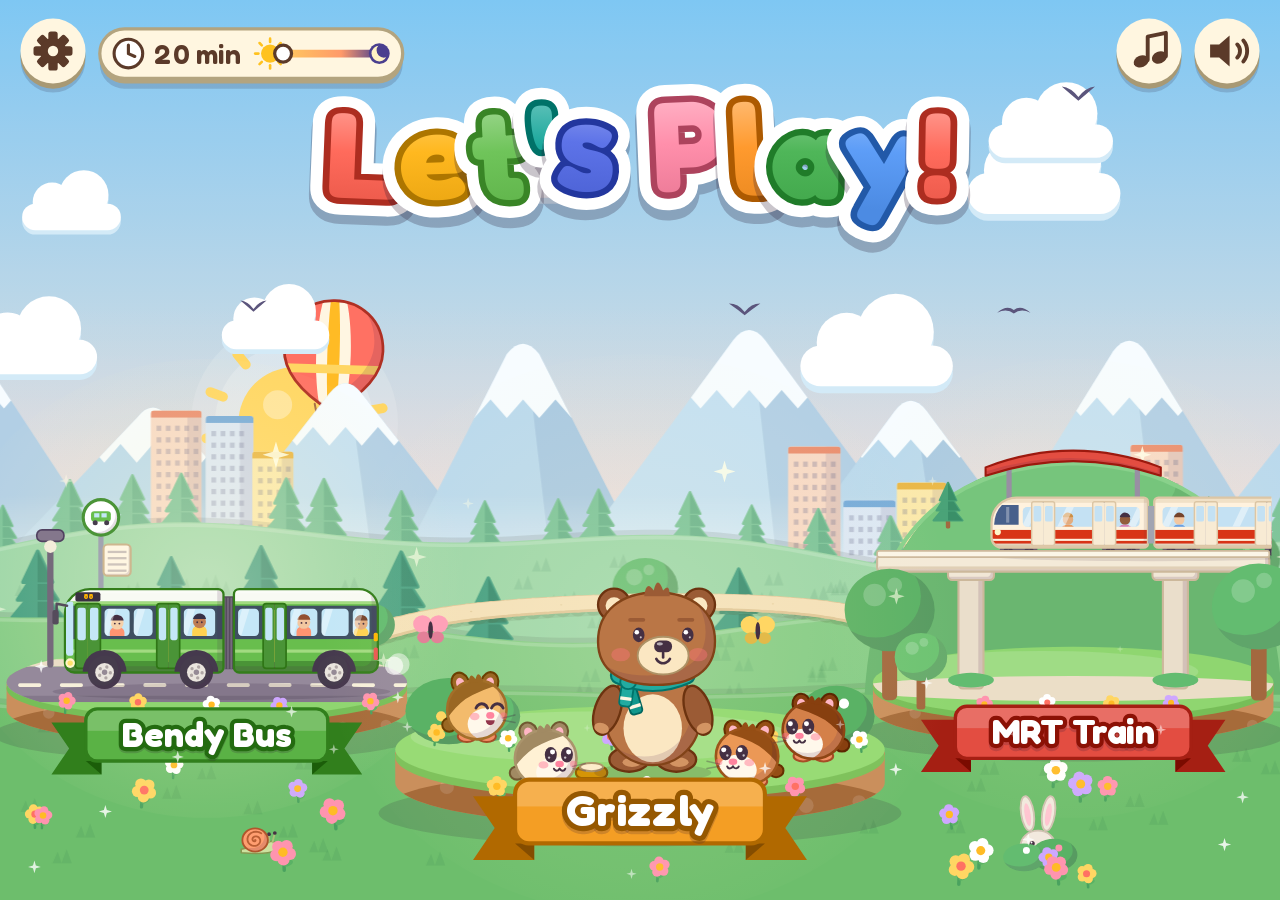
==== commit f25d6d3a: "App icon and manifest; the games' own icons alongside them Co-Authored-By: Claude Opus 5.5 <noreply@" ====
--- a/index.html
+++ b/index.html
@@ -8,6 +8,9 @@
 <meta name="apple-mobile-web-app-capable" content="yes">
 <meta name="mobile-web-app-capable" content="yes">
 <meta name="apple-mobile-web-app-title" content="Let's Play">
+<link rel="icon" href="icons/favicon-32.png">
+<link rel="apple-touch-icon" href="icons/apple-touch-icon.png">
+<link rel="manifest" href="manifest.webmanifest">
 <style>
   /* Fredoka (c) The Fredoka Project Authors, SIL Open Font License 1.1 (https://openfontlicense.org). Latin subset, built in so the hub needs no other files. */
   @font-face { font-family: "Fredoka"; font-weight: 300 700; font-style: normal; font-display: block; src: url([data-uri]) format("woff2"); }
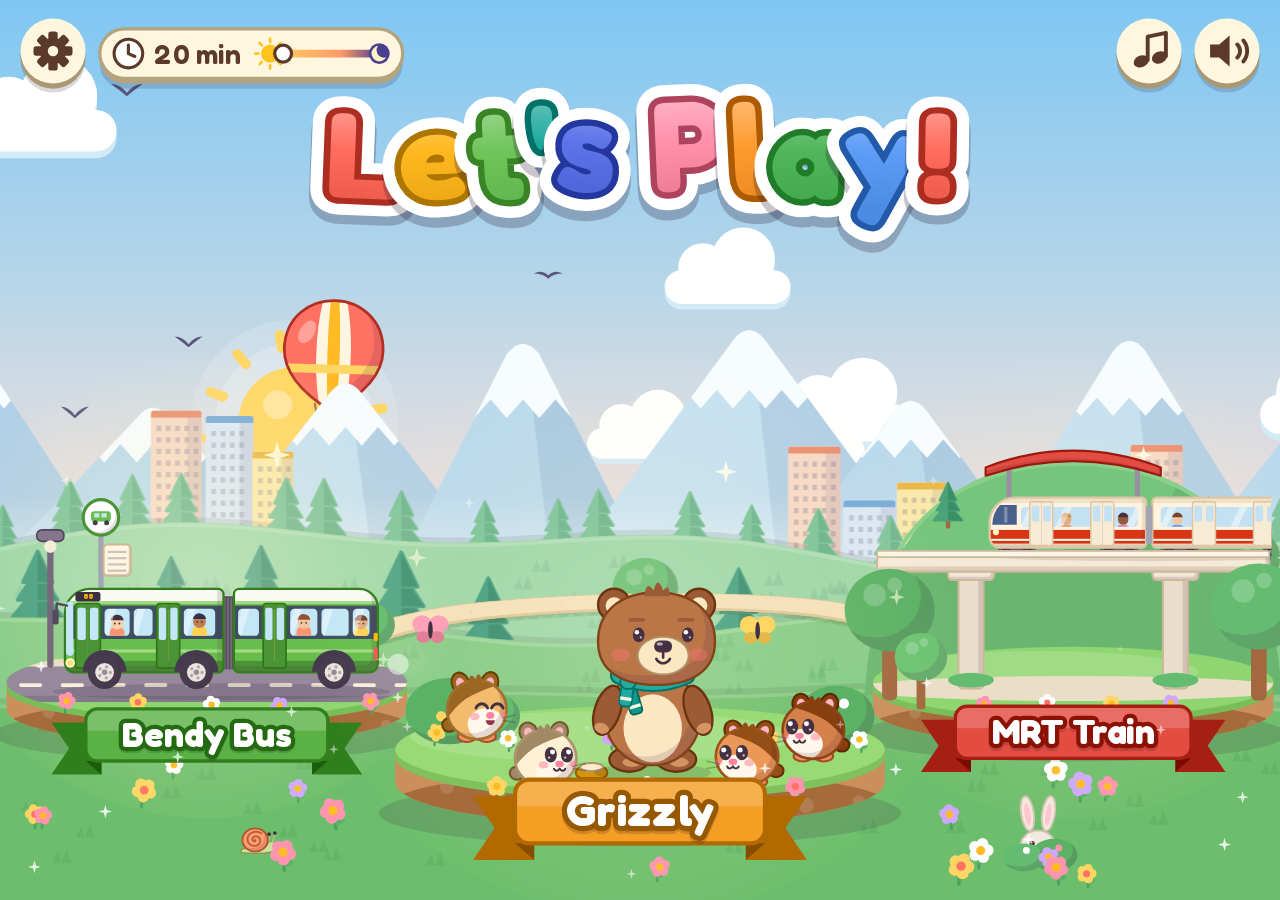
==== commit e2945d1c: "Freeze games under the turn-sideways card; sleep-scene and button polish; earlier bus warning Co-Aut" ====
--- a/index.html
+++ b/index.html
@@ -101,7 +101,7 @@
     save() { save('hub-play', this.rec); },
     used() { return this.today().used; },
     total() { return (this.limit + this.today().extra) * 60; },
-    left() { return this.limit ? this.total() - this.used() : Infinity; },
+    left() { return this.limit ? Math.max(0, this.total() - this.used()) : Infinity; },   // never below zero, even after a lower limit
     share() { return this.limit ? clamp01(this.used() / Math.max(1, this.total())) : 0; },
     tick() { this.today().used += 1; this.save(); },
     setLimit(m) { this.limit = m; save('hub-limit', m); },
@@ -1563,7 +1563,7 @@
     particles = particles.filter(p => p.life > 0);
   }
   function drawParticle(p) {
-    const a = clamp01(p.life / p.max * 1.5);
+    const a = clamp01(p.life / p.max * 1.5) * (p.fade == null ? 1 : p.fade);
     ctx.globalAlpha = a;
     if (p.kind === 'star') drawStar(p.x, p.y, p.size, p.color);
     else if (p.kind === 'heart') drawHeart(p.x, p.y, p.size, '#ff6b8a');
@@ -1582,11 +1582,30 @@
     ctx.restore();
   }
   function drawParticlesFor(place) { for (const p of particles) if (p.place === place && p.kind !== 'z') drawParticle(p); }
+  // The name ribbons on screen (with their tails), so floating z's can keep off them.
+  function signBoxes() {
+    ctx.font = `700 34px ${FONT}`;
+    return ORDER.map(key => {
+      const pl = L.places[key], w = Math.max(196, ctx.measureText(GAMES[key].name).width + 70) + 2 * 50 * 0.96;
+      return { x0: pl.x - w / 2 * pl.k, x1: pl.x + w / 2 * pl.k, y0: pl.y + (50 - 27) * pl.k, y1: pl.y + (50 + 40) * pl.k };
+    });
+  }
   function drawZs() {
+    const boxes = signBoxes();
     for (const key of ORDER) {
       const pl = L.places[key];
       ctx.save(); ctx.translate(pl.x, pl.y); ctx.scale(pl.k, pl.k);
-      for (const p of particles) if (p.place === key && p.kind === 'z') drawParticle(p);
+      for (const p of particles) if (p.place === key && p.kind === 'z') {
+        // fade a z out as it nears a ribbon, so it never sits on a name ("Bendy Buz")
+        const sx = pl.x + p.x * pl.k, sy = pl.y + p.y * pl.k, rz = p.size * 0.45 * pl.k;
+        let f = 1;
+        for (const b of boxes) {
+          const dx = Math.max(b.x0 - sx, 0, sx - b.x1), dy = Math.max(b.y0 - sy, 0, sy - b.y1);
+          f = Math.min(f, clamp01((Math.hypot(dx, dy) - rz) / 14));
+        }
+        p.fade = f;
+        if (f > 0) drawParticle(p);
+      }
       ctx.restore();
     }
   }
@@ -1806,6 +1825,7 @@
   }
 
   function goSleep() {
+    rotateCard = null;                      // a waiting "turn me sideways" card never stays on top of the sleep scene
     state.screen = 'sleep'; state.key = null; songKey = 'sleep';
     say('Everyone is sleepy. Time to rest! See you tomorrow.', true);
   }
@@ -1842,8 +1862,13 @@
     say('Turn your tablet sideways!');
   }
   function closeRotate() { rotateCard = null; }
+  // Freeze / unfreeze the game under the card ({hub:'hold'}), so it doesn't play on unseen.
+  function holdGame(on) {
+    try { frame && frame.contentWindow && frame.contentWindow.postMessage({ hub: 'hold', on: !!on }, '*'); } catch (e) { /* ignore */ }
+  }
   function showOver() {
     rotateCard = { key: state.key, mode: 'over' };
+    holdGame(true);
     document.body.classList.remove('playing'); document.body.classList.add('covering');
     say('Turn your tablet sideways!');
   }
@@ -1855,6 +1880,7 @@
       if (rc.mode === 'before') {
         if (state.screen === 'launcher' && !trans && !modal && playTime.left() > 0) openGame(rc.key);
       } else if (state.screen === 'game') {
+        holdGame(false);
         document.body.classList.add('playing'); document.body.classList.remove('covering');
         try { frame && frame.focus(); } catch (e) { /* ignore */ }
       }
@@ -2425,7 +2451,11 @@
     const size = L.title.size * 0.62;
     ctx.font = `700 ${size}px ${FONT}`;
     const w = Math.min(W - 40, ctx.measureText('Time to sleep!').width + size * 3), h = size * 2.4;
-    const x = W / 2 - w / 2, y = L.title.y - h * 0.48;
+    const x = W / 2 - w / 2;
+    let y = L.title.y - h * 0.48;
+    // keep it below the gear and the music / sound buttons when it reaches under them (narrow phones)
+    const bs = L.bs, barL = SAFE.l + 14 + 62 * bs, barR = W - SAFE.r - 14 - 120 * bs - 4 * bs;
+    if (x < barL || x + w > barR) y = Math.max(y, SAFE.t + 12 + 62 * bs + 8);
     panel(x, y, w, h, Math.min(30, h * 0.3), P.cream, { depth: 7, rimColor: P.tan, edge: '#d9b57f' });
     // a big sleepy moon with a face
     const mr = h * 0.4, mx = x + mr * 1.25, my = y + h * 0.5 + Math.sin(time * 1.2) * 2;
